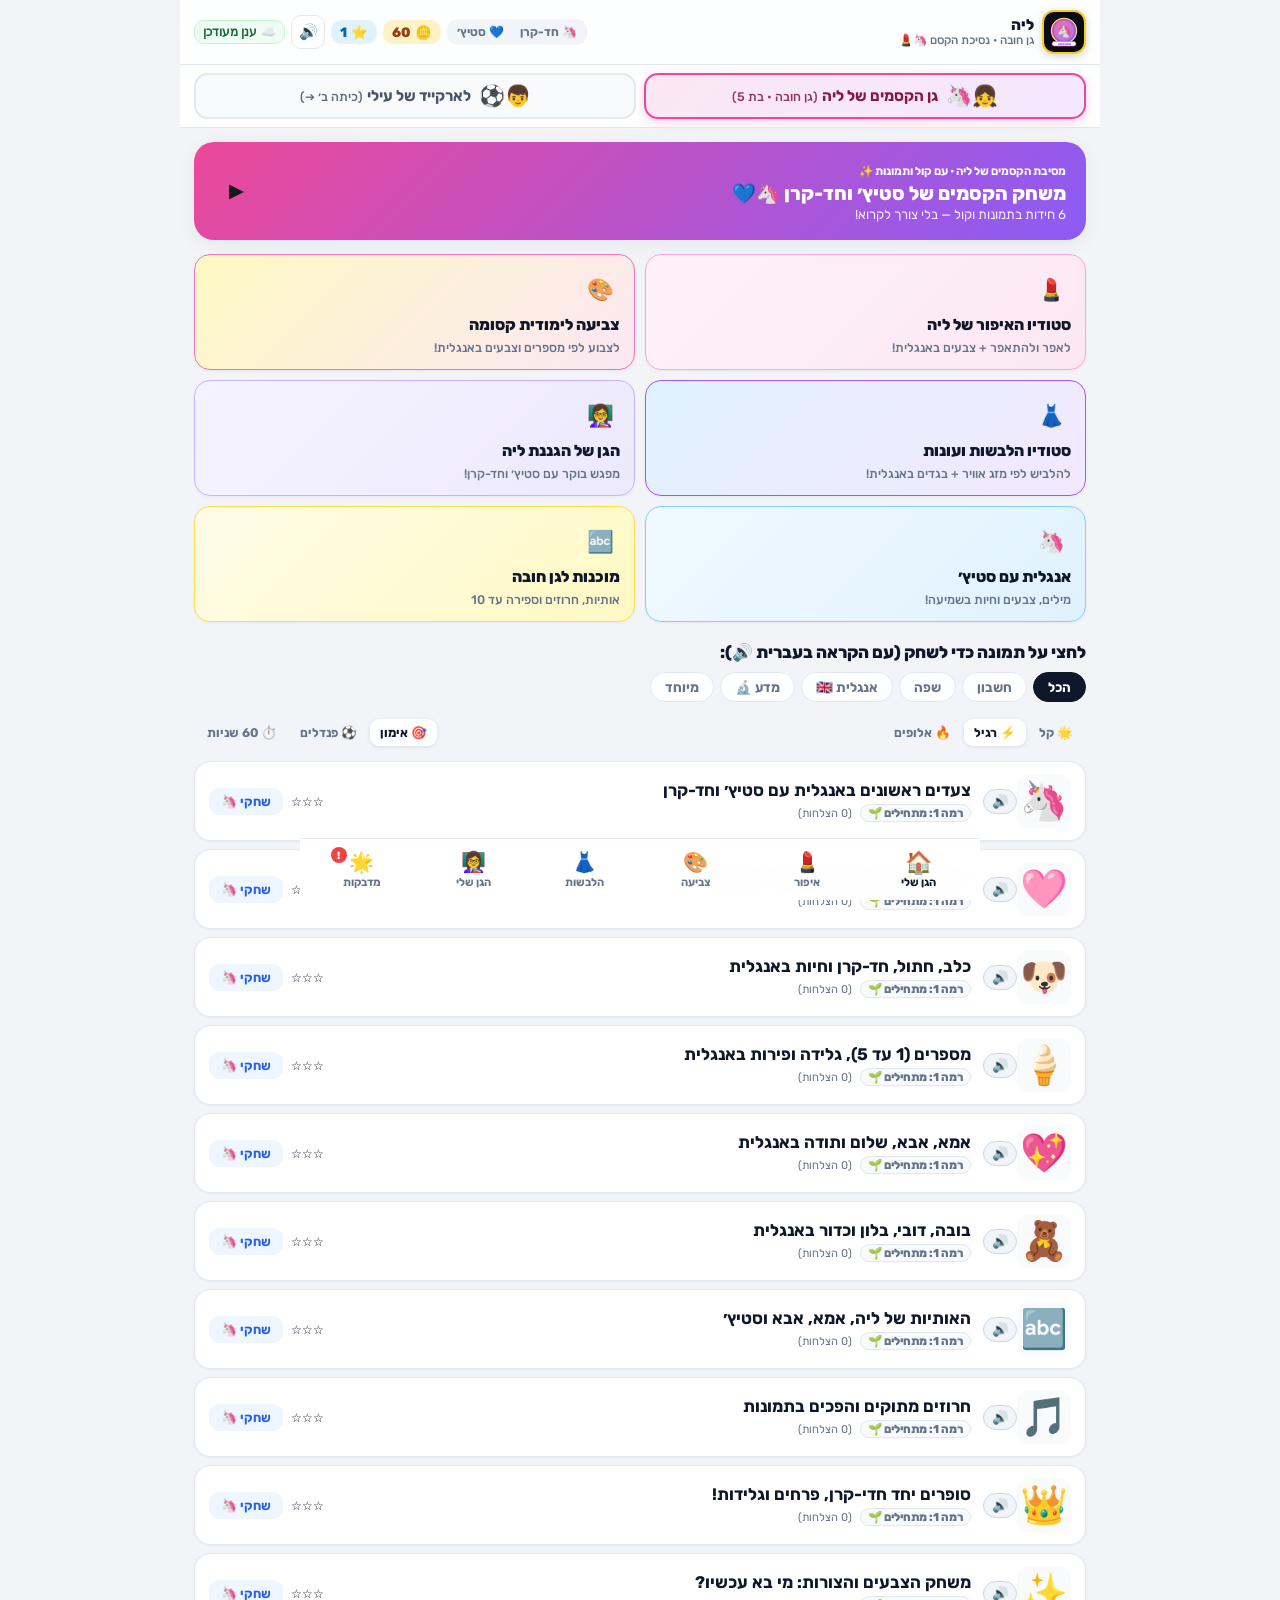
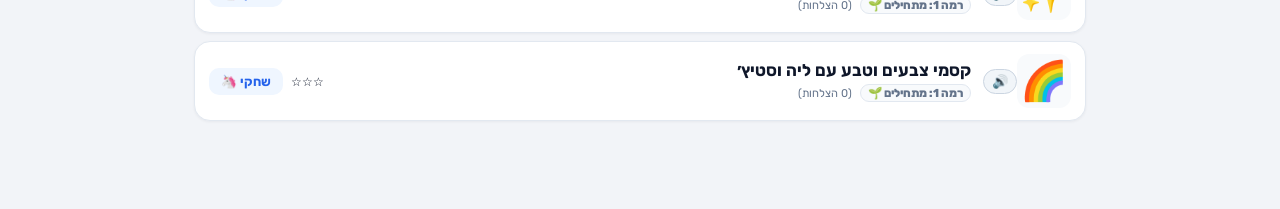
==== lia.html @ 08e3c392 "Supercharge Ilay Gifted Prep: Authentic Stage A & B questions, verbal analogies, reading passages, p" ====
<!DOCTYPE html>
<html lang="he" dir="rtl">
<head>
  <meta charset="UTF-8">
  <meta name="referrer" content="no-referrer">
  <meta name="viewport" content="width=device-width, initial-scale=1.0, maximum-scale=1.0, user-scalable=no, viewport-fit=cover">
  <meta name="apple-mobile-web-app-capable" content="yes">
  <meta name="apple-mobile-web-app-status-bar-style" content="default">
  <meta name="apple-mobile-web-app-title" content="עילי">
  <meta name="theme-color" content="#ffffff">
  <link rel="manifest" href="manifest.json">
  <title>גן הקסמים של ליה 🦄✨ | סטיץ׳, נסיכות ולמידה לגן חובה</title>
  <link rel="preconnect" href="https://fonts.googleapis.com">
  <link rel="preconnect" href="https://fonts.gstatic.com" crossorigin>
  <link href="https://fonts.googleapis.com/css2?family=Assistant:wght@400;500;600;700;800&family=Rubik:wght@400;500;600;700;800&display=swap" rel="stylesheet">
  <link rel="stylesheet" href="css/styles.css?v=6.0">
  <script src="https://accounts.google.com/gsi/client" async defer></script>
</head>
<body class="theme-unicorn lia-app">

  <!-- ==================== LOCK SCREEN (DISABLED FOR LIA) ==================== -->
  <div class="auth-gate-overlay hidden" id="auth-gate-overlay" style="display:none !important;"></div>

  <canvas id="confetti-canvas"></canvas>

  <!-- ==================== MOBILE APP SHELL ==================== -->
  <div class="app-shell">

    <!-- Sticky iOS-Style Top Bar -->
    <header class="app-header">
      <div class="header-user" id="btn-profile">
        <div class="avatar-circle" id="current-avatar">🦄</div>
        <div class="user-meta">
          <span class="user-name" id="player-name-display">לִיָּה הַנְּסִיכָה 👑</span>
          <span class="user-sub" id="player-rank-display">גן חובה • בת 5</span>
        </div>
      </div>

      <div class="header-actions">
        <div class="team-pill-toggle" id="team-switcher">
          <button type="button" class="team-btn active" data-team="unicorn" id="btn-team-unicorn">🦄 חד-קרן</button>
          <button type="button" class="team-btn" data-team="stitch" id="btn-team-stitch">💙 סטיץ׳</button>
          <button type="button" class="team-btn hidden" data-team="beitar" id="btn-team-beitar">בית"ר</button>
          <button type="button" class="team-btn hidden" data-team="real" id="btn-team-real">ריאל</button>
        </div>

        <div class="score-chip">
          <span>🪙</span>
          <span id="stat-coins">60</span>
        </div>
        <div class="score-chip trophy-chip">
          <span>⭐</span>
          <span id="stat-trophies">1</span>
        </div>
        <div class="hidden" id="streak-pill"><span id="stat-streak">0</span></div>

        <button type="button" class="icon-circle-btn" id="btn-sound-toggle" aria-label="צליל">🔊</button>
        <button type="button" class="icon-circle-btn nav-btn hidden" data-view="parents" id="nav-parents" aria-label="הגדרות הורים">⚙️</button>
        <button type="button" class="cloud-sync-chip" id="cloud-sync-btn" title="סנכרון ענן משפחתי בזמן אמת">
          <span class="cloud-icon" id="cloud-sync-icon">☁️</span>
          <span class="cloud-text" id="cloud-sync-text">ענן מעודכן</span>
        </button>
      </div>
    </header>

    <!-- Kid Profile Switcher Bar (Ilay & Lia Separated Apps) -->
    <div class="kid-switcher-bar" id="kid-switcher-bar">
      <button type="button" class="kid-switch-btn active" data-kid="lia" id="btn-kid-lia">
        <span class="kid-switch-emoji">👧🦄</span>
        <span class="kid-switch-text"><strong>גן הקסמים של ליה</strong> <small>(גן חובה • בת 5)</small></span>
      </button>
      <a href="index.html" class="kid-switch-btn" data-kid="ilay" id="btn-kid-ilay" style="text-decoration:none;">
        <span class="kid-switch-emoji">👦⚽</span>
        <span class="kid-switch-text"><strong>לארקייד של עילי</strong> <small>(כיתה ב׳ ➔)</small></span>
      </a>
    </div>

    <!-- Scrollable Viewport -->
    <main class="main-container">

      <!-- ==================== VIEW 1: HOME (LIA'S MAGICAL GARDEN) ==================== -->
      <section id="view-home" class="view-section active">
        <!-- Daily Overview Card -->
        <div class="hero-card" id="btn-daily-match" style="background:linear-gradient(135deg, #ec4899, #8b5cf6);">
          <div class="hero-card-info">
            <span class="hero-tag" id="hero-tag-text">הרפתקת קסם • גן חובה 🦄</span>
            <h3 id="hero-title-text">הגן המתוק של ליה וסטיץ׳</h3>
            <p id="hero-desc-text">חיות, צבעים, צלילים וקסמים בלי צורך לקרוא!</p>
          </div>
          <div class="hero-play-circle">▶</div>
        </div>

        <!-- LIA'S 6 Core Daily Modules (Makeup, Coloring+Learning, Dress-Up+Learning, Kindergarten Teacher, English, Prep) -->
        <div class="bento-grid" id="lia-bento-grid">
          <button type="button" class="bento-card bento-makeup" id="quick-open-makeup">
            <div class="bento-icon-wrap">💄</div>
            <div class="bento-title">סטודיו האיפור של ליה</div>
            <div class="bento-sub">לאפר ולהתאפר + צבעים באנגלית!</div>
          </button>

          <button type="button" class="bento-card bento-makeup" id="quick-open-coloring" style="background:linear-gradient(135deg,#fef9c3 0%,#fce7f3 100%);border-color:#f472b6;">
            <div class="bento-icon-wrap">🎨</div>
            <div class="bento-title">צביעה לימודית קסומה</div>
            <div class="bento-sub">לצבוע לפי מספרים וצבעים באנגלית!</div>
          </button>

          <button type="button" class="bento-card bento-kinder" id="quick-open-dressup" style="background:linear-gradient(135deg,#e0f2fe 0%,#f3e8ff 100%);border-color:#a855f7;">
            <div class="bento-icon-wrap">👗</div>
            <div class="bento-title">סטודיו הלבשות ועונות</div>
            <div class="bento-sub">להלביש לפי מזג אוויר + בגדים באנגלית!</div>
          </button>

          <button type="button" class="bento-card bento-kinder" id="quick-open-kinder">
            <div class="bento-icon-wrap">👩‍🏫</div>
            <div class="bento-title">הגן של הגננת ליה</div>
            <div class="bento-sub">מפגש בוקר עם סטיץ׳ וחד-קרן!</div>
          </button>

          <button type="button" class="bento-card bento-lia-eng" id="quick-open-lia-eng">
            <div class="bento-icon-wrap">🦄</div>
            <div class="bento-title">אנגלית עם סטיץ׳</div>
            <div class="bento-sub">מילים, צבעים וחיות בשמיעה!</div>
          </button>

          <button type="button" class="bento-card bento-lia-prep" id="quick-open-lia-prep">
            <div class="bento-icon-wrap">🔤</div>
            <div class="bento-title">מוכנות לגן חובה</div>
            <div class="bento-sub">אותיות, חרוזים וספירה עד 10</div>
          </button>
        </div>

        <!-- SCIENCE & HOW THINGS WORK DISCOVERY BANNER (For both Ilay & Lia!) -->
        <div class="fc27-home-banner" id="science-home-banner" style="background:linear-gradient(135deg,#0284c7 0%,#312e81 100%);border-color:#38bdf8;box-shadow:0 6px 18px rgba(56,189,248,0.25);">
          <div class="fc27-banner-left">
            <div class="fc27-logo-pill" style="background:#38bdf8;color:#0f172a;box-shadow:0 0 12px rgba(56,189,248,0.6);">SCIENCE<br>LAB 🔬</div>
            <div class="fc27-banner-text">
              <h4 style="color:#bae6fd;" id="science-banner-title">🔬 מעבדת המדע (20 גילויים + 3 ניסויים חיים): איך דברים עובדים?</h4>
              <p style="color:#e0f2fe;" id="science-banner-sub">ניסויים חיים, הסברים עם קול: מכוניות, צוללות, חלל, דינוזאורים, גוף האדם, וויי-פיי והר געש!</p>
            </div>
          </div>
          <span class="fc27-banner-play" style="background:rgba(56,189,248,0.22);border-color:#7dd3fc;color:#fff;">למעבדה 🧪</span>
        </div>

        <!-- TALKING ILLUSTRATED ENGLISH & SCIENCE DICTIONARY BANNER (New in v4.0!) -->
        <div class="fc27-home-banner" id="dictionary-home-banner" style="background:linear-gradient(135deg,#059669 0%,#064e3b 100%);border-color:#34d399;box-shadow:0 6px 18px rgba(16,185,129,0.22);">
          <div class="fc27-banner-left">
            <div class="fc27-logo-pill" style="background:#34d399;color:#064e3b;box-shadow:0 0 12px rgba(52,211,153,0.6);">TALKING<br>DICT 📖</div>
            <div class="fc27-banner-text">
              <h4 style="color:#a7f3d0;">📖 המילון המדבר המאויר: אנגלית, פיפא, מדע ויופי עם משפטים לדוגמא!</h4>
              <p style="color:#d1fae5;">מילים ומשפטים שלמים באנגלית ובעברית עם הקראה רגילה 🔊 והקראה איטית וברורה 🐢!</p>
            </div>
          </div>
          <span class="fc27-banner-play" style="background:rgba(52,211,153,0.22);border-color:#6ee7b7;color:#fff;">למילון 🔊</span>
        </div>

        <!-- Practice Games Section -->
        <div class="section-bar">
          <h2 class="section-heading" id="practice-section-heading">תרגול לימודי</h2>
          <div class="segmented-tabs">
            <button type="button" class="cat-tab active" data-cat="all">הכל</button>
            <button type="button" class="cat-tab" data-cat="math">חשבון</button>
            <button type="button" class="cat-tab" data-cat="hebrew">שפה</button>
            <button type="button" class="cat-tab" data-cat="english">אנגלית 🇬🇧</button>
            <button type="button" class="cat-tab" data-cat="science">מדע 🔬</button>
            <button type="button" class="cat-tab" data-cat="custom" id="tab-custom">מיוחד</button>
          </div>
        </div>

        <!-- Difficulty & Game Mode Controls -->
        <div class="game-options-row">
          <div class="pill-group" id="difficulty-selector">
            <button type="button" class="pill-opt" data-diff="easy">🌟 קל</button>
            <button type="button" class="pill-opt active" data-diff="medium">⚡ רגיל</button>
            <button type="button" class="pill-opt" data-diff="hard">🔥 אלופים</button>
          </div>
          <div class="pill-group" id="gamemode-selector">
            <button type="button" class="pill-opt active" data-mode="practice">🎯 אימון</button>
            <button type="button" class="pill-opt" data-mode="penalty">⚽ פנדלים</button>
            <button type="button" class="pill-opt" data-mode="arcade">⏱️ 60 שניות</button>
          </div>
        </div>

        <div class="topics-list" id="topics-grid"></div>
      </section>

      <!-- ==================== VIEW 2: SPEECH THERAPY (ש׳ ו-ס׳) ==================== -->
      <section id="view-speech" class="view-section">
        <div class="screen-nav-bar">
          <button type="button" class="btn-back" id="btn-leave-speech">‹ חזרה</button>
          <span class="screen-title">תרגול הגייה (ש׳ / ס׳)</span>
          <span class="badge-counter"><span id="sp-current-num">1</span>/<span id="sp-total-num">5</span></span>
          <div class="hidden" id="sp-progress-fill"></div>
        </div>

        <div class="surface-card">
          <div class="coach-tip-row">
            <div class="coach-tip-text">
              <strong>איך הוגים נכון?</strong> סוגרים שיניים לחיוך 😁 והלשון נשארת מאחורי השיניים.
            </div>
            <button type="button" class="btn-chip" id="btn-sp-model-listen">🔊 הדגמה</button>
          </div>

          <div class="speech-stage">
            <div class="sp-emoji-huge" id="sp-emoji">⚽</div>
            <div class="sp-target-phrase" id="sp-phrase">שַׁעַר שֶׁל שׁוּעָה!</div>
            <div class="sp-word-chips-row" id="sp-word-chips-row"></div>
            <div style="font-size:0.8rem;color:#64748b;margin-top:8px;font-weight:700;">💡 לחץ על כל מילה כדי לשמוע אותה בנפרד! כשמדברים, כל מילה שתאמר נכון תיצבע בירוק ✅</div>
          </div>

          <div class="speech-action-stack">
            <button type="button" class="btn-record-main" id="btn-sp-record">
              <span id="sp-mic-icon">🎙️</span>
              <span id="sp-mic-label">לחץ להקלטה</span>
            </button>
            <button type="button" class="btn-secondary-pill hidden" id="btn-sp-play-self">▶️ השמע את ההקלטה שלי</button>
          </div>

          <div class="sp-wave-bars hidden" id="sp-wave-bars">
            <span></span><span></span><span></span><span></span><span></span>
          </div>

          <div class="sp-recognized-box hidden" id="sp-recognized-box">
            <strong id="sp-recognized-text"></strong>
          </div>

          <div class="card-footer-bar">
            <span id="sp-status-lbl" class="muted-note">בונוס: +20 מטבעות</span>
            <div class="feedback-banner hidden" id="sp-feedback-banner"></div>
            <button type="button" class="btn-primary-action hidden" id="btn-sp-next">המשך ⬅</button>
          </div>
        </div>
      </section>

      <!-- ==================== VIEW 3: SCHEDULE (היום שלי) ==================== -->
      <section id="view-schedule" class="view-section">
        <div class="screen-nav-bar">
          <button type="button" class="btn-back" onclick="switchView('home')">‹ חזרה</button>
          <span class="screen-title">מערכת שעות וחוגים</span>
          <button type="button" class="btn-chip" id="btn-speak-day">🔊 הקרא</button>
        </div>

        <div class="day-selector-strip" id="day-tabs-bar">
          <button type="button" class="day-tab" data-day="0">א׳</button>
          <button type="button" class="day-tab" data-day="1">ב׳</button>
          <button type="button" class="day-tab" data-day="2">ג׳</button>
          <button type="button" class="day-tab" data-day="3">ד׳</button>
          <button type="button" class="day-tab" data-day="4">ה׳</button>
          <button type="button" class="day-tab" data-day="5">ו׳</button>
          <button type="button" class="day-tab" data-day="6">ש׳</button>
        </div>

        <div class="quick-tags-bar kid-quick-add-bar">
          <span class="quick-tags-lbl">+ הוסף להיום:</span>
          <button type="button" class="kqa-btn" data-icon="⚽" data-title="אימון כדורגל">⚽ כדורגל</button>
          <button type="button" class="kqa-btn" data-icon="🌍" data-title="שיעור אנגלית">🌍 אנגלית</button>
          <button type="button" class="kqa-btn" data-icon="🎙️" data-title="תרגול ש׳ ו-ס׳">🎙️ דיבור</button>
          <button type="button" class="kqa-btn" data-icon="👦" data-title="חבר">👦 חבר</button>
        </div>

        <div class="schedule-stack">
          <div class="surface-card">
            <h4 class="group-subtitle">🏫 בוקר בבית הספר</h4>
            <div class="sched-grid" id="sched-school-list"></div>
          </div>

          <div class="surface-card">
            <h4 class="group-subtitle">⚽ אחר הצהריים (חוגים ואימונים)</h4>
            <div class="sched-grid" id="sched-after-list"></div>
          </div>
        </div>
      </section>

      <!-- ==================== VIEW 4: HOMEWORK & TASKS (משימות) ==================== -->
      <section id="view-homework" class="view-section">
        <div class="screen-nav-bar">
          <button type="button" class="btn-back" onclick="switchView('home')">‹ חזרה</button>
          <span class="screen-title">שיעורי בית ומשימות</span>
          <span class="badge-counter" id="hw-done-count">0/0</span>
        </div>

        <!-- Webtop Quick Live Sync Banner -->
        <div class="webtop-quick-bar" style="display:flex;align-items:center;justify-content:space-between;background:linear-gradient(135deg, #f0f7ff, #e1f0ff);border:1.5px solid #0071e3;border-radius:16px;padding:12px 16px;margin:12px 0 16px;box-shadow:0 2px 8px rgba(0,113,227,0.08);">
          <div style="display:flex;align-items:center;gap:10px;">
            <span style="font-size:1.6rem;">🏫</span>
            <div style="text-align:right;">
              <div style="font-weight:800;font-size:0.98rem;color:#0071e3;">Webtop רביבים ב׳3 (עילי)</div>
              <div id="hw-webtop-status-label" style="font-size:0.8rem;color:#444;margin-top:2px;">⏰ סנכרון אוטומטי מתוזמן לענן כל יום ב-14:00</div>
            </div>
          </div>
          <button type="button" id="btn-quick-sync-webtop" class="btn-secondary-pill" style="border:1.5px solid #0071e3;background:#fff;color:#0071e3;font-weight:800;padding:8px 14px;font-size:0.9rem;border-radius:20px;cursor:pointer;">
            🔄 סנכרן עכשיו
          </button>
        </div>

        <div class="surface-card">
          <form id="form-kid-add-hw" class="inline-add-form">
            <input type="text" id="kid-hw-input" placeholder="הוסף משימה או שיעורי בית..." required>
            <button type="submit" class="btn-primary-action">הוסף</button>
          </form>

          <div id="hw-kids-list" class="task-list"></div>

          <div class="completion-banner hidden" id="hw-all-done-banner">
            🏆 כל הכבוד! השלמת את כל המשימות להיום!
          </div>
        </div>
      </section>

      <!-- ==================== VIEW 5: DICTATION (הכתבה) ==================== -->
      <section id="view-dictation" class="view-section">
        <div class="screen-nav-bar">
          <button type="button" class="btn-back" id="btn-leave-dictation">‹ חזרה</button>
          <span class="screen-title">הכנה להכתבה</span>
          <button type="button" class="btn-chip" id="btn-open-dict-editor" style="font-size:0.8rem;padding:4px 10px;">📝 ערוך מילים</button>
          <span class="badge-counter"><span id="dict-current-num">1</span>/<span id="dict-total-num">10</span></span>
          <div class="hidden" id="dict-progress-fill"></div>
        </div>

        <div class="surface-card">
          <div class="dictation-audio-bar">
            <button type="button" class="btn-listen-primary" id="btn-dict-speak">🔊 השמע מילה</button>
            <button type="button" class="btn-chip" id="btn-dict-speak-slow">🐢 לאט</button>
            <button type="button" class="btn-chip" id="btn-dict-peek">💡 רמז</button>
          </div>

          <div class="dict-hint-line" id="dict-sentence-context"></div>
          <div class="hint-callout hidden" id="dict-peek-box"></div>
          <div class="dict-letter-slots" id="dict-letter-slots"></div>

          <div class="dict-input-row">
            <input
              type="text"
              id="dict-user-input"
              class="dict-text-input"
              placeholder="הקלד את המילה..."
              autocomplete="off"
              autocorrect="off"
              autocapitalize="off"
              spellcheck="false"
            />
            <button type="button" class="btn-backspace" id="btn-dict-backspace">⌫</button>
          </div>

          <div class="hebrew-keyboard" id="hebrew-keyboard"></div>

          <div class="card-footer-bar">
            <span class="muted-note" id="dict-attempt-counter">ניסיון 1</span>
            <div class="feedback-banner hidden" id="dict-feedback-banner"></div>
            <div class="footer-btns">
              <button type="button" class="btn-primary-action" id="btn-dict-check">בדיקה</button>
              <button type="button" class="btn-success-action hidden" id="btn-dict-next">הבא ⬅</button>
            </div>
          </div>
        </div>
      </section>

      <!-- ==================== VIEW 6: QUESTION ARENA ==================== -->
      <section id="view-arena" class="view-section">
        <div class="screen-nav-bar">
          <button type="button" class="btn-back" id="btn-leave-arena">‹ חזרה</button>
          <span class="screen-title" id="arena-topic-title">תרגול</span>
          <span class="badge-counter"><span id="q-current-num">1</span>/<span id="q-total-num">10</span></span>
          <div class="timer-pill hidden" id="arena-timer">⏱️ <span id="timer-seconds">60</span></div>
          <div class="hidden" id="q-progress-fill"></div>
        </div>

        <div class="arena-visual-banner" id="arena-visual-banner">
          <div class="arena-stage-row">
            <div class="arena-keeper" id="goalkeeper">🦄</div>
            <div class="penalty-dots-row" id="penalty-balls-track"></div>
            <div class="arena-ball" id="soccer-ball-shot">✨</div>
          </div>
          <div class="arena-commentary" id="commentator-text">מוכנה ליה? בואי נתחיל!</div>
        </div>

        <!-- Live Adaptive Level & Streak Shield Bar -->
        <div class="arena-level-live-bar" id="arena-level-live-bar">
          <div class="level-indicator-shield" id="arena-level-shield">
            <span class="level-shield-icon" id="arena-level-icon">🦄</span>
            <span class="level-shield-text" id="arena-level-text">גן חובה • כוכבת קסם</span>
          </div>
          <div class="level-streak-meter" id="arena-streak-meter">
            <span class="streak-fire">💖</span>
            <span class="streak-count" id="arena-streak-count">כוכבים: 0</span>
            <div class="streak-bar-bg"><div class="streak-bar-fill" id="arena-streak-fill" style="width: 0%;"></div></div>
          </div>
        </div>

        <!-- Dynamic WOW Level Up Flash Overlay Banner -->
        <div class="level-up-toast hidden" id="level-up-toast">
          <div class="level-up-toast-content">
            <div class="level-up-stars">🦄 ✨ 👑</div>
            <div class="level-up-title" id="level-up-title">איזו אלופה ליה!</div>
            <div class="level-up-sub" id="level-up-sub">+15 מטבעות קסם 🪙 • הצלחת רצף מדהים!</div>
          </div>
        </div>

        <button type="button" id="btn-arena-open-fc27-guide" class="btn-primary-large hidden" style="margin-bottom:10px;background:linear-gradient(135deg,#00ff87,#10b981);color:#090d16;font-weight:900;border:none;">
          🎮 פתח את אקדמיית פיפא FC 27 (מסכים, איך מתחילים משחק, שדרן וסרטונים!)
        </button>

        <div class="surface-card" id="question-card">
          <div class="q-top-row">
            <button type="button" class="btn-chip" id="btn-speak-question">🔊 הקרא</button>
            <div class="q-instruction-text" id="q-instruction"></div>
            <button type="button" class="btn-chip" id="btn-hint">💡 רמז</button>
          </div>

          <div class="hint-callout hidden" id="hint-box"></div>
          <div class="q-stimulus-box" id="q-stimulus" dir="ltr"></div>
          <div class="options-container" id="q-options-container"></div>

          <div class="card-footer-bar">
            <span class="muted-note" id="attempt-counter">ניסיון 1</span>
            <div class="feedback-banner hidden" id="feedback-banner"></div>
            <div class="footer-btns">
              <button type="button" class="btn-primary-action" id="btn-check-answer">בדיקה</button>
              <button type="button" class="btn-success-action hidden" id="btn-next-question">הבא ⬅</button>
            </div>
          </div>
        </div>
      </section>

      <!-- ==================== VIEW 7: SUMMARY ==================== -->
      <section id="view-summary" class="view-section">
        <div class="surface-card summary-view-card">
          <div class="summary-medal" id="summary-icon">🏆</div>
          <h2 id="summary-title">כל הכבוד עילי!</h2>
          <p class="muted-note" id="summary-subtitle">סיימת את האימון בהצלחה</p>

          <div class="summary-metrics">
            <div class="metric-box">
              <span class="metric-val" id="sum-correct">0/10</span>
              <span class="metric-lbl">נכונות</span>
            </div>
            <div class="metric-box">
              <span class="metric-val" id="sum-coins">+0</span>
              <span class="metric-lbl">מטבעות</span>
            </div>
            <div class="metric-box">
              <span class="metric-val" id="sum-streak">0</span>
              <span class="metric-lbl">רצף</span>
            </div>
          </div>

          <!-- Mystery Reward Chest -->
          <div class="mystery-chest-box" id="summary-chest-box" style="margin: 12px 0; padding: 12px; border-radius: 16px; background: linear-gradient(135deg, #fef9c3, #fde047); border: 2px solid #eab308;">
            <button type="button" class="btn-primary-large" id="btn-open-mystery-chest" style="background: linear-gradient(135deg, #d97706, #b45309); font-size: 1.05rem;">
              🎁 פתח תיבת הפתעה של אלופים!
            </button>
            <div id="mystery-chest-result" class="hidden" style="font-size: 1.08rem; font-weight: 800; color: #78350f; margin-top: 6px;"></div>
          </div>

          <div class="summary-btn-row">
            <button type="button" class="btn-primary-action" id="btn-play-again">שחק שוב</button>
            <button type="button" class="btn-secondary-pill" id="btn-summary-shop">לאלבום הקלפים</button>
            <button type="button" class="btn-secondary-pill" id="btn-summary-home">מסך הבית</button>
          </div>
        </div>
      </section>

      <!-- ==================== VIEW 8: SUPERGOL & CHAMPIONS LEAGUE FUT ALBUM ==================== -->
      <section id="view-shop" class="view-section">
        <div class="screen-nav-bar">
          <button type="button" class="btn-back" onclick="switchView('home')">‹ חזרה</button>
          <span class="screen-title">🏆 אלבום סופרגול וליגת האלופות (<span id="album-count">0/24</span>)</span>
          <button type="button" class="btn-primary-action" id="btn-buy-pack" style="padding:8px 14px;font-size:0.86rem;background:linear-gradient(135deg,#facc15,#eab308);color:#090d16;font-weight:900;">🎁 פתח מעטפת סופרגול (🪙50)</button>
          <div class="hidden" id="shop-coins-balance"></div>
        </div>

        <!-- Album Progress & Series Filter Bar -->
        <div class="surface-card" style="background:linear-gradient(135deg,#090d16 0%,#1e293b 100%);border:2px solid #facc15;color:#fff;padding:12px 14px;margin-bottom:12px;">
          <div style="display:flex;align-items:center;justify-content:space-between;gap:8px;margin-bottom:8px;">
            <span style="font-size:0.88rem;font-weight:900;color:#fde047;">⭐ התקדמות באלבום האלופים:</span>
            <span style="font-size:0.8rem;color:#cbd5e1;">לחץ על כל קלף פתוח כדי להגדיל, לשמוע ולבחור כסמל!</span>
          </div>
          <div style="width:100%;height:10px;background:#334155;border-radius:99px;overflow:hidden;margin-bottom:10px;">
            <div id="album-progress-fill" style="width:10%;height:100%;background:linear-gradient(90deg,#facc15,#00ff87);transition:width 0.35s ease;"></div>
          </div>
          <div class="segmented-tabs" id="album-series-tabs" style="background:#0f172a;padding:4px;border-radius:12px;">
            <button type="button" class="cat-tab active" data-albumcat="all" style="color:#fff;font-size:0.78rem;">🌟 כל האלבום</button>
            <button type="button" class="cat-tab" data-albumcat="beitar" style="color:#fff;font-size:0.78rem;">💛🖤 סופרגול בית"ר</button>
            <button type="button" class="cat-tab" data-albumcat="real" style="color:#fff;font-size:0.78rem;">👑 ריאל וליגת האלופות</button>
            <button type="button" class="cat-tab" data-albumcat="world" style="color:#fff;font-size:0.78rem;">🌍 אגדות עולמיות ו-TOTY</button>
          </div>
        </div>

        <div class="stickers-grid" id="stickers-grid"></div>

        <!-- 3D Pack Walkout & Card Inspection Modal -->
        <div id="fut-pack-modal" class="hidden" style="position:fixed;inset:0;z-index:9500;background:rgba(9,13,22,0.88);backdrop-filter:blur(8px);display:flex;align-items:center;justify-content:center;padding:18px;">
          <div style="background:linear-gradient(145deg,#0f172a,#1e1b4b);border:3px solid #facc15;border-radius:24px;max-width:380px;width:100%;padding:20px;text-align:center;color:#fff;box-shadow:0 20px 50px rgba(0,0,0,0.65);">
            <div id="fut-modal-badge" style="display:inline-block;background:#00ff87;color:#090d16;font-weight:900;font-size:0.8rem;padding:4px 12px;border-radius:99px;margin-bottom:10px;">🎉 קלף סופרגול וליגת האלופות!</div>
            <div id="fut-modal-card-slot" style="max-width:230px;margin:0 auto 12px;"></div>
            <div id="fut-modal-story" style="font-size:0.92rem;font-weight:700;color:#e2e8f0;line-height:1.45;background:rgba(255,255,255,0.08);padding:10px 12px;border-radius:12px;margin-bottom:12px;"></div>
            <div style="display:flex;flex-direction:column;gap:8px;">
              <button type="button" class="btn-primary-large" id="btn-fut-modal-equip" style="background:linear-gradient(135deg,#facc15,#eab308);color:#090d16;font-weight:900;">⭐ קבע כסמל האלוף שלי בראש האפליקציה</button>
              <div style="display:flex;gap:8px;">
                <button type="button" class="btn-secondary-pill" id="btn-fut-modal-speak" style="flex:1;background:#38bdf8;color:#090d16;border:none;font-weight:900;">🔊 השמע סיפור קלף</button>
                <button type="button" class="btn-secondary-pill" id="btn-fut-modal-close" style="flex:1;background:#334155;color:#fff;border:none;font-weight:800;">סגור ✖</button>
              </div>
            </div>
          </div>
        </div>
      </section>

      <!-- ==================== VIEW 9: PARENTS ZONE ==================== -->
      <section id="view-parents" class="view-section">
        <div class="screen-nav-bar">
          <button type="button" class="btn-back" onclick="switchView('home')">‹ חזרה</button>
          <span class="screen-title">אזור הורים וניהול</span>
          <div style="display:flex;gap:6px;">
            <button type="button" class="btn-chip" id="btn-logout-device">🔒 נעל</button>
            <button type="button" class="btn-chip" id="btn-reset-progress">איפוס</button>
          </div>
        </div>

        <div class="parents-stack">

          <!-- 1. FAST DIRECT DICTATION WORDS (Immediate & Reliable) -->
          <div class="surface-card parent-highlight-card" style="border: 2px solid #10b981; background: linear-gradient(135deg, #f0fdf4, #ffffff);">
            <div class="card-title-row">
              <h3>🎧 מילים להכתבה (הזנה מהירה וישירה)</h3>
            </div>
            <p class="card-desc"><strong>מחר הכתבה!</strong> הקלידו או הדביקו כאן את המילים (מילה בכל שורה או מופרדות בפסיקים). זו הדרך הכי מהירה ונוחה — 100% מדויק ללא צורך בצילום תמונה!</p>

            <form id="form-save-dictation" class="stack-form">
              <label class="field-lbl">רשימת המילים להכתבה (ניתן להוסיף רמז עם מקף, למשל: מָזוֹן - אוכל שמזין):</label>
              <textarea id="dict-words-textarea" rows="6" style="font-size:1.15rem;font-family:'Assistant',sans-serif;line-height:1.6;font-weight:600;direction:rtl;" placeholder="מזון&#10;שמש&#10;עץ&#10;ירוק&#10;עלה&#10;צבעים&#10;מתיבש&#10;אור&#10;קרקע&#10;צהוב"></textarea>
              
              <div style="display:flex;gap:10px;flex-wrap:wrap;margin-top:6px;">
                <button type="submit" class="btn-primary-action" style="flex:2;background:#059669;font-size:1.05rem;">
                  💾 שמור ועדכן מילים לעילי עכשיו
                </button>
                <button type="button" class="btn-secondary-pill" id="btn-load-tomorrow-dictation" style="flex:1;border:1.5px solid #059669;color:#059669;font-weight:700;">
                  ✨ 10 המילים של מחר
                </button>
              </div>
            </form>
          </div>

          <!-- 2. Direct Webtop Live Sync + Photo/Text Importer -->
          <div class="surface-card">
            <div class="card-title-row">
              <h3>🏫 סנכרון ישיר מ-Webtop (רביבים ב׳3)</h3>
            </div>
            <p class="card-desc">האפליקציה מחוברת ישירות לחשבון של עילי. <strong>הסנכרון רץ אוטומטית בענן כל יום בשעה 14:00</strong> ומכניס את כל שיעורי הבית מבית הספר למשימות של עילי. ניתן גם לסנכרן ידנית בכל רגע:</p>
            
            <div style="display:flex;flex-direction:column;gap:10px;margin-bottom:14px;">
              <button type="button" class="btn-primary-large" id="btn-sync-webtop-direct" style="background:#0a84ff;font-size:1.05rem;">
                🔄 סנכרן שיעורי בית מ-Webtop עכשיו
              </button>
              <div id="webtop-sync-status" class="ocr-progress-banner">⏰ סנכרון אוטומטי פעיל: כל יום ב-14:00</div>
            </div>

            <hr class="divider-line" style="margin:16px 0;">

            <div class="card-title-row">
              <h3>📲 הוספת דף עבודה, מחברת או הודעת וואטסאפ</h3>
            </div>
            <p class="card-desc">לדפי עבודה מהמחברת, דפי קשר או הודעות מקבוצת הוואטסאפ הכיתתית — בחרו תמונה מהגלריה, הדביקו תמונה או הדביקו טקסט (למילים להכתבה מומלץ להקליד ישירות בתיבה שלמעלה):</p>

            <!-- Native iOS/Android Compatible File Picker Label + Paste Button -->
            <div class="upload-actions-row">
              <label class="native-file-btn">
                <span>🖼️ בחר תמונה מהגלריה / מצלמה</span>
                <input type="file" id="webtop-image-upload" accept="image/*" class="sr-file-input">
              </label>
              <button type="button" class="btn-secondary-pill" id="btn-paste-clipboard">📋 הדבק מהלוח</button>
            </div>

            <!-- Live Image Preview -->
            <div id="smart-img-preview-box" class="img-preview-card hidden">
              <img id="smart-img-preview" src="" alt="תצוגה מקדימה">
              <div class="img-preview-meta">
                <span id="attached-img-name">צילום מסך נבחר</span>
                <button type="button" id="btn-remove-smart-img" class="btn-text-danger">הסר תמונה</button>
              </div>
            </div>

            <div id="ocr-status-box" class="ocr-progress-banner hidden">⏳ קורא את הטקסט מתוך התמונה...</div>

            <form id="form-smart-import" class="stack-form">
              <textarea id="smart-import-text" rows="3" placeholder="הטקסט שיפוענח מהתמונה יופיע כאן (או הדבק כאן הודעה ישירות)..."></textarea>
              <button type="submit" class="btn-primary-large" id="btn-smart-submit">פענח ועדכן לעילי</button>
            </form>

            <div id="smart-import-result" class="success-callout hidden"></div>
          </div>

          <!-- 2. Homework Manager -->
          <div class="surface-card">
            <h3>✅ ניהול שיעורי בית ומשימות</h3>
            <form id="form-add-hw" class="stack-form">
              <div class="two-col-inputs">
                <select id="hw-subject">
                  <option value="🔢|חשבון">🔢 חשבון</option>
                  <option value="📖|עברית ושפה">📖 שפה</option>
                  <option value="🎧|אימון הכתבה">🎧 הכתבה</option>
                  <option value="🎙️|תרגול קלינאית (ש׳ ו-ס׳)">🎙️ קלינאית</option>
                  <option value="🌍|אנגלית">🌍 אנגלית</option>
                </select>
                <input type="text" id="hw-title" placeholder="פירוט המשימה..." required>
              </div>
              <button type="submit" class="btn-primary-action">+ הוסף משימה</button>
            </form>
            <div id="parent-hw-list" class="clean-admin-list"></div>
          </div>

          <!-- 3. Speech Therapy Manager -->
          <div class="surface-card">
            <h3>🎙️ קלינאית תקשורת (ש׳ ו-ס׳)</h3>
            <div id="parent-speech-logs" class="clean-admin-list" style="margin-bottom:10px;"></div>
            <span id="parent-sp-log-count" class="hidden">0</span>
            <form id="form-save-speech" class="stack-form">
              <label class="field-lbl">משפטים לתרגול יומי (שורה לכל משפט):</label>
              <textarea id="speech-words-textarea" rows="4"></textarea>
              <button type="submit" class="btn-primary-action">שמור משפטים</button>
            </form>
          </div>

          <!-- 4. Weekly Schedule Editor -->
          <div class="surface-card">
            <h3>📅 עריכת מערכת שעות וחוגים</h3>
            <form id="form-add-schedule" class="stack-form">
              <div class="two-col-inputs">
                <select id="sched-day-select">
                  <option value="0">יום ראשון</option>
                  <option value="1">יום שני</option>
                  <option value="2">יום שלישי</option>
                  <option value="3">יום רביעי</option>
                  <option value="4">יום חמישי</option>
                  <option value="5">יום שישי</option>
                  <option value="6">יום שבת</option>
                </select>
                <select id="sched-part-select">
                  <option value="school">🏫 בוקר (בי"ס)</option>
                  <option value="after">⚽ אחה״צ (חוג)</option>
                </select>
              </div>
              <div class="two-col-inputs">
                <select id="sched-preset-select">
                  <option value="⚽|אימון כדורגל">⚽ אימון כדורגל</option>
                  <option value="🎙️|קלינאית תקשורת">🎙️ קלינאית תקשורת</option>
                  <option value="🌍|שיעור אנגלית">🌍 שיעור אנגלית</option>
                  <option value="🔢|חשבון">🔢 חשבון</option>
                  <option value="📖|עברית ושפה">📖 שפה</option>
                  <option value="🏃|ספורט">🏃 ספורט</option>
                  <option value="📜|תורה">📜 תורה</option>
                </select>
                <input type="text" id="sched-time-input" placeholder="שעה (17:00)">
              </div>
              <button type="submit" class="btn-primary-action">+ הוסף למערכת</button>
            </form>
            <div id="parent-sched-list" class="clean-admin-list"></div>
          </div>

          <!-- 5. Dev Feature Requests & Security -->
          <div class="surface-card">
            <h3>🚀 בקשות שדרוג ואבטחה</h3>
            <form id="form-dev-request" class="stack-form" style="margin-bottom:14px;">
              <textarea id="dev-req-input" rows="2" placeholder="כתוב כאן כל פיצ'ר שתרצה שאבנה לעילי ולליה..." required></textarea>
              <button type="submit" class="btn-secondary-pill">שלח בקשת פיתוח</button>
            </form>
            <div id="dev-requests-list" class="clean-admin-list"></div>
            <span id="dev-req-count" class="hidden">0</span>

            <hr class="divider-line">
            <form id="form-security-settings" class="stack-form">
              <div class="two-col-inputs">
                <div>
                  <label class="field-lbl">קוד כניסה (<span id="current-pin-display">1936</span>):</label>
                  <input type="text" id="sec-family-pin" placeholder="1936" required>
                </div>
                <div>
                  <label class="field-lbl">מיילים מורשים (Google):</label>
                  <input type="text" id="sec-allowed-emails" placeholder="email@gmail.com">
                </div>
              </div>
              <label class="field-lbl" style="margin-top:4px;">מפתח Gemini AI לקריאת תמונות חכמה (אופציונלי):</label>
              <input type="password" id="sec-gemini-key" placeholder="AIzaSy... (לפענוח תמונות מושלם עם Gemini Vision)">
              <input type="text" id="sec-google-client-id" class="hidden">
              <button type="submit" class="btn-secondary-pill">שמור הגדרות</button>
            </form>
            <div class="hidden" id="logged-in-user-badge"></div>
            <div class="hidden" id="p-total-solved"></div>
            <div class="hidden" id="p-accuracy"></div>
            <div class="hidden" id="parent-topic-stats"></div>
          </div>

        </div>
      </section>

      <!-- ==================== VIEW 10: LIA'S GLAM & MAKEUP STUDIO (סטודיו האיפור של ליה) ==================== -->
      <section id="view-makeup" class="view-section">
        <div class="screen-nav-bar">
          <button type="button" class="btn-back" onclick="switchView('home')">‹ חזרה</button>
          <span class="screen-title">💄 סטודיו האיפור והיופי של ליה</span>
          <span class="badge-counter">בונוס אנגלית ✨</span>
        </div>

        <!-- Client Request Mission Card (English + Glam) -->
        <div class="surface-card glam-mission-card" id="glam-mission-box">
          <div class="glam-mission-header">
            <span class="glam-badge">🎯 משימת איפור באנגלית (+25 🪙)</span>
            <button type="button" class="btn-chip" id="btn-glam-speak-mission">🔊 הקרא משימה</button>
          </div>
          <div class="glam-mission-text" id="glam-mission-text">בחרי שפתון ורוד (Pink Lipstick) וכתר זהב (Gold Crown)!</div>
          <button type="button" class="btn-secondary-pill" id="btn-glam-new-mission" style="margin-top:8px;font-size:0.82rem;">🔄 משימה חדשה</button>
        </div>

        <!-- Character Stage / Mirror -->
        <div class="surface-card glam-mirror-stage" id="glam-mirror-stage">
          <div class="glam-model-selector">
            <button type="button" class="glam-model-btn active" data-model="👸" data-name="הנסיכה ליה">👸 נסיכה</button>
            <button type="button" class="glam-model-btn" data-model="🦄" data-name="חד-קרן קסום">🦄 חד-קרן</button>
            <button type="button" class="glam-model-btn" data-model="💙" data-name="סטיץ׳ גלאם">💙 סטיץ׳</button>
            <button type="button" class="glam-model-btn" data-model="👩‍🏫" data-name="הגננת ליה">👩‍🏫 הגננת ליה</button>
          </div>

          <div class="glam-vanity-mirror" id="glam-vanity-mirror">
            <div class="glam-crown-slot" id="glam-crown-slot">👑</div>
            <div class="glam-face-circle" id="glam-face-circle">
              <span class="glam-main-avatar" id="glam-main-avatar">👸</span>
              <div class="glam-blush-left" id="glam-blush-left"></div>
              <div class="glam-blush-right" id="glam-blush-right"></div>
            </div>
            <div class="glam-equipped-row">
              <span class="glam-equip-pill" id="glam-lip-pill">💄 שפתון: ורוד (Pink)</span>
              <span class="glam-equip-pill" id="glam-eye-pill">✨ צללית: סגול (Purple)</span>
              <span class="glam-equip-pill" id="glam-nail-pill">💅 לק: נצנצים (Sparkle)</span>
            </div>
          </div>

          <div class="glam-palettes">
            <div class="glam-palette-group">
              <div class="glam-palette-title">💄 בחרי צבע שפתון ואודם (Lipstick Color):</div>
              <div class="glam-swatches" id="glam-lip-swatches">
                <button type="button" class="glam-swatch active" data-type="lip" data-eng="Pink Lipstick" data-heb="שפתון ורוד" data-color="#ec4899" style="background:#ec4899;">🩷 Pink</button>
                <button type="button" class="glam-swatch" data-type="lip" data-eng="Red Lipstick" data-heb="שפתון אדום" data-color="#ef4444" style="background:#ef4444;">❤️ Red</button>
                <button type="button" class="glam-swatch" data-type="lip" data-eng="Purple Lipstick" data-heb="שפתון סגול" data-color="#a855f7" style="background:#a855f7;">💜 Purple</button>
                <button type="button" class="glam-swatch" data-type="lip" data-eng="Peach Glow" data-heb="שפתון אפרסק" data-color="#fb7185" style="background:#fb7185;">🍑 Peach</button>
              </div>
            </div>

            <div class="glam-palette-group">
              <div class="glam-palette-title">✨ בחרי צלליות וסומק נוצץ (Eyeshadow & Blush):</div>
              <div class="glam-swatches" id="glam-eye-swatches">
                <button type="button" class="glam-swatch active" data-type="eye" data-eng="Purple Sparkle" data-heb="צללית סגולה" data-color="#c084fc" style="background:#c084fc;">💜 Purple</button>
                <button type="button" class="glam-swatch" data-type="eye" data-eng="Stitch Blue" data-heb="צללית כחול סטיץ׳" data-color="#38bdf8" style="background:#38bdf8;">💙 Blue</button>
                <button type="button" class="glam-swatch" data-type="eye" data-eng="Gold Shimmer" data-heb="צללית זהב" data-color="#fbbf24" style="background:#fbbf24;color:#1e293b;">🌟 Gold</button>
                <button type="button" class="glam-swatch" data-type="eye" data-eng="Rainbow Magic" data-heb="צללית קשת בענן" data-color="#f472b6" style="background:linear-gradient(90deg,#ec4899,#8b5cf6,#38bdf8);">🌈 Rainbow</button>
              </div>
            </div>

            <div class="glam-palette-group">
              <div class="glam-palette-title">👑 בחרי כתר או קישוט לשיער (Crown & Hair):</div>
              <div class="glam-swatches" id="glam-crown-swatches">
                <button type="button" class="glam-item-btn active" data-type="crown" data-eng="Gold Crown" data-heb="כתר זהב" data-icon="👑">👑 Gold Crown</button>
                <button type="button" class="glam-item-btn" data-type="crown" data-eng="Unicorn Horn" data-heb="קרן של חד-קרן" data-icon="🦄">🦄 Unicorn</button>
                <button type="button" class="glam-item-btn" data-type="crown" data-eng="Pink Bow" data-heb="סרט ורוד" data-icon="🎀">🎀 Pink Bow</button>
                <button type="button" class="glam-item-btn" data-type="crown" data-eng="Stitch Flower" data-heb="פרח הוואי של סטיץ׳" data-icon="🌺">🌺 Flower</button>
              </div>
            </div>

            <div class="glam-palette-group">
              <div class="glam-palette-title">💅 בחרי לק לציפורניים (Nail Polish):</div>
              <div class="glam-swatches" id="glam-nail-swatches">
                <button type="button" class="glam-item-btn active" data-type="nail" data-eng="Pink Nails" data-heb="לק ורוד נוצץ" data-icon="💅🩷">💅 Pink</button>
                <button type="button" class="glam-item-btn" data-type="nail" data-eng="Blue Nails" data-heb="לק כחול סטיץ׳" data-icon="💅💙">💅 Blue</button>
                <button type="button" class="glam-item-btn" data-type="nail" data-eng="Purple Nails" data-heb="לק סגול חד-קרן" data-icon="💅💜">💅 Purple</button>
                <button type="button" class="glam-item-btn" data-type="nail" data-eng="Gold Star Nails" data-heb="לק כוכבי זהב" data-icon="💅⭐">💅 Gold</button>
              </div>
            </div>
          </div>

          <div class="glam-footer-actions">
            <button type="button" class="btn-primary-large" id="btn-glam-finish">📸 סיימתי לאפר! בדיקת מראה וצילום (+מטבעות)</button>
          </div>
          <div class="feedback-banner hidden" id="glam-feedback-banner" style="margin-top:10px;"></div>
        </div>
      </section>

      <!-- ==================== VIEW 11: TEACHER LIA'S KINDERGARTEN (הגן של הגננת ליה) ==================== -->
      <section id="view-kinder" class="view-section">
        <div class="screen-nav-bar">
          <button type="button" class="btn-back" onclick="switchView('home')">‹ חזרה</button>
          <span class="screen-title">👩‍🏫 הגן של הגננת ליה</span>
          <span class="badge-counter">⭐ <span id="kinder-stars-count">0</span> כוכבים</span>
        </div>

        <!-- Morning Circle Attendance & Stickers -->
        <div class="surface-card">
          <div class="panel-title">☀️ מפגש בוקר בגן של הגננת ליה!</div>
          <p class="muted-note" style="margin-bottom:12px;">לחצי על הילדים בגן כדי לבדוק מי הגיע היום, לשמוע אותם מברכים באנגלית ולחלק להם מדבקת כוכב ⭐!</p>

          <div class="kinder-circle-grid" id="kinder-students-grid"></div>
        </div>

        <!-- Teacher Lia Checks Her Students' Answers! -->
        <div class="surface-card" id="kinder-quiz-card">
          <div class="glam-mission-header">
            <span class="glam-badge">👩‍🏫 הגננת ליה בודקת את ילדי הגן! (+20 🪙)</span>
            <button type="button" class="btn-chip" id="btn-kinder-speak">🔊 הקרא</button>
          </div>

          <div class="kinder-board-box" id="kinder-board-box">
            <div class="kinder-student-speaker" id="kinder-quiz-avatar">💙 סטיץ׳ שואל:</div>
            <div class="kinder-question-bubble" id="kinder-quiz-text">הגננת ליה! ספרתי 4 פרחים: 🌸🌸🌸🌸 — צדקתי?</div>
          </div>

          <div class="kinder-teacher-btns">
            <button type="button" class="btn-kinder-approve" id="btn-kinder-yes">✅ נכון מאוד חמוד! קבל כוכב ⭐</button>
            <button type="button" class="btn-kinder-correct" id="btn-kinder-no">💡 לא מדויק, הגננת ליה תסביר לך!</button>
          </div>

          <div class="feedback-banner hidden" id="kinder-feedback-banner" style="margin-top:10px;"></div>
        </div>
      </section>

      <!-- ==================== VIEW 12: EA SPORTS FC 27 INTERACTIVE ACADEMY (אקדמיית פיפא FC 27 לעילי) ==================== -->
      <section id="view-fc27" class="view-section">
        <div class="screen-nav-bar">
          <button type="button" class="btn-back" onclick="switchView('home')">‹ חזרה</button>
          <span class="screen-title">🎮 אקדמיית פיפא FC 27 לעילי</span>
          <button type="button" class="btn-primary-action" id="btn-fc27-start-quiz" style="background:#059669;padding:6px 12px;font-size:0.82rem;">⚽ לחידון FC 27</button>
        </div>

        <div class="surface-card" style="background:#0f172a;color:#f8fafc;border-color:#1e293b;">
          <div style="margin-bottom:10px;">
            <h3 style="margin:0;color:#00ff87;font-size:1.12rem;">⚽ הכל על פיפא (EA SPORTS FC™ 27) באנגלית פשוטה!</h3>
            <p style="margin:3px 0 0;font-size:0.82rem;color:#cbd5e1;">בחר למעלה מה בא לך ללמוד: מה אומר כל מסך, איך מתחילים משחק צעד-אחר-צעד, מה השדרן צועק במגרש או סרטוני הדרכה!</p>
          </div>

          <!-- 4 Main Mode Tabs inside FC 27 Academy -->
          <div class="segmented-tabs" id="fc27-main-mode-tabs" style="margin-bottom:12px;background:#1e293b;width:100%;display:grid;grid-template-columns:repeat(2,1fr);gap:6px;padding:6px;">
            <button type="button" class="cat-tab active" data-fc27mode="screens" style="color:#fff;font-size:0.85rem;padding:8px 6px;">🖥️ 1. מה אומר כל מסך?</button>
            <button type="button" class="cat-tab" data-fc27mode="howto" style="color:#fff;font-size:0.85rem;padding:8px 6px;">▶️ 2. איך מתחילים משחק?</button>
            <button type="button" class="cat-tab" data-fc27mode="commentator" style="color:#fff;font-size:0.85rem;padding:8px 6px;">🎙️ 3. מה השדרן אומר?</button>
            <button type="button" class="cat-tab" data-fc27mode="videos" style="color:#fff;font-size:0.85rem;padding:8px 6px;">🎬 4. סרטוני הדרכה</button>
          </div>

          <!-- ==================== PANEL 1: INTERACTIVE SCREENS EXPLORER (6 SCREENS + EXAMPLES) ==================== -->
          <div id="fc27-panel-screens" class="fc27-subpanel">
            <!-- 6 Screen Switcher Tabs -->
            <div class="segmented-tabs" id="fc27-screen-tabs" style="margin-bottom:10px;background:#1e293b;width:100%;display:grid;grid-template-columns:repeat(3,1fr);gap:4px;padding:4px;">
              <button type="button" class="cat-tab active" data-screen="main_menu" style="color:#fff;font-size:0.78rem;">🏟️ תפריט ראשי</button>
              <button type="button" class="cat-tab" data-screen="pre_match" style="color:#fff;font-size:0.78rem;">🎮 התחלת משחק</button>
              <button type="button" class="cat-tab" data-screen="pause_menu" style="color:#fff;font-size:0.78rem;">⏸️ עצירה וחילוף</button>
              <button type="button" class="cat-tab" data-screen="end_match" style="color:#fff;font-size:0.78rem;">🏁 סיום ותיקו</button>
              <button type="button" class="cat-tab" data-screen="fut_card" style="color:#fff;font-size:0.78rem;">🃏 קלפי FUT</button>
              <button type="button" class="cat-tab" data-screen="pitch_hud" style="color:#fff;font-size:0.78rem;">⚽ שלט ומגרש</button>
            </div>

            <!-- Interactive FC 27 TV Screenshot Stage -->
            <div id="fc27-interactive-stage"></div>

            <!-- Selected Word Translation, Audio & Real Example Callout -->
            <div class="surface-card" id="fc27-word-explain-box" style="margin-top:12px;margin-bottom:0;background:linear-gradient(135deg,#064e3b,#0f172a);border:2px solid #00ff87;color:#fff;">
              <div style="display:flex;align-items:center;justify-content:space-between;gap:8px;">
                <div>
                  <div id="fc27-exp-eng" style="font-size:1.45rem;font-weight:900;color:#00ff87;letter-spacing:0.5px;">KICK OFF</div>
                  <div id="fc27-exp-heb" style="font-size:1.08rem;font-weight:800;color:#fff;margin-top:2px;">⚽ משחק מהיר (בעיטת פתיחה)</div>
                </div>
                <button type="button" class="btn-chip" id="btn-fc27-speak-current" style="background:#00ff87;color:#090d16;font-weight:900;border:none;padding:8px 14px;">🔊 השמע</button>
              </div>
              <div id="fc27-exp-hint" style="margin-top:8px;font-size:0.88rem;color:#e2e8f0;border-top:1px solid rgba(255,255,255,0.15);padding-top:6px;">
                בתפריט הראשי של FC 27 לוחצים על KICK OFF כדי להתחיל מיד משחק כדורגל!
              </div>
              <div id="fc27-exp-example" style="margin-top:8px;background:rgba(0,255,135,0.14);border-right:4px solid #00ff87;padding:8px 10px;border-radius:8px;font-size:0.86rem;font-weight:700;color:#a7f3d0;">
                📌 דוגמא: הדלקת את הפלייסטיישן ובא לך לשחק מיד משחק של בית"ר נגד ריאל? לוחצים על KICK OFF!
              </div>
            </div>

            <!-- Full Cheat-Sheet List of ALL Buttons on This Screen -->
            <div id="fc27-screen-full-table" style="margin-top:12px;"></div>
          </div>

          <!-- ==================== PANEL 2: HOW TO START A MATCH STEP-BY-STEP SIMULATOR ==================== -->
          <div id="fc27-panel-howto" class="fc27-subpanel hidden">
            <div class="surface-card" style="background:linear-gradient(135deg,#1e293b,#090d16);border:2px solid #38bdf8;color:#fff;margin-bottom:10px;">
              <div style="display:flex;align-items:center;justify-content:space-between;flex-wrap:wrap;gap:8px;margin-bottom:8px;">
                <span id="fc27-howto-step-badge" style="background:#38bdf8;color:#090d16;font-weight:900;padding:4px 10px;border-radius:20px;font-size:0.8rem;">שלב 1 מתוך 6</span>
                <button type="button" class="btn-chip" id="btn-fc27-howto-autoplay" style="background:#00ff87;color:#090d16;font-weight:900;border:none;">🎬 נגן הדרכה אוטומטית עם קול</button>
              </div>

              <h4 id="fc27-howto-title" style="margin:0 0 6px;font-size:1.15rem;color:#38bdf8;">שלב 1 מתוך 6: כניסה למשחק — KICK OFF</h4>

              <!-- Step Dots -->
              <div id="fc27-howto-dots" style="display:flex;gap:6px;margin-bottom:10px;"></div>

              <!-- Live Screen Preview for Current Step -->
              <div id="fc27-howto-screen-stage"></div>

              <!-- Controller Action + Explanation + Real Example -->
              <div id="fc27-howto-controller" style="margin-top:10px;background:rgba(56,189,248,0.18);border:1px solid #38bdf8;padding:8px 10px;border-radius:10px;font-weight:800;font-size:0.9rem;color:#bae6fd;"></div>
              <div id="fc27-howto-explain" style="margin-top:8px;font-size:0.92rem;line-height:1.45;color:#f8fafc;"></div>
              <div id="fc27-howto-example" style="margin-top:8px;background:rgba(250,204,21,0.14);border-right:4px solid #facc15;padding:8px 10px;border-radius:8px;font-size:0.86rem;font-weight:700;color:#fef08a;"></div>

              <div style="display:flex;gap:8px;margin-top:12px;">
                <button type="button" class="btn-secondary-action" id="btn-fc27-howto-prev" style="flex:1;background:#334155;color:#fff;border:none;">➡️ שלב קודם</button>
                <button type="button" class="btn-chip" id="btn-fc27-howto-speak" style="background:#38bdf8;color:#090d16;font-weight:900;border:none;padding:8px 14px;">🔊 השמע שלב</button>
                <button type="button" class="btn-primary-action" id="btn-fc27-howto-next" style="flex:1.4;background:#00ff87;color:#090d16;font-weight:900;">שלב הבא ⬅️</button>
              </div>
            </div>

            <!-- Complete 6-Step Overview Roadmap + 8-Button Controller Master Guide -->
            <div id="fc27-howto-all-steps-list" style="margin-top:10px;"></div>
            <div id="fc27-controller-guide-list" style="margin-top:12px;"></div>
          </div>

          <!-- ==================== PANEL 3: WHAT THE COMMENTATOR SAYS (16 LIVE CALLS + EXAMPLES) ==================== -->
          <div id="fc27-panel-commentator" class="fc27-subpanel hidden">
            <!-- Live Broadcast TV Replay Monitor -->
            <div class="surface-card" id="fc27-comm-tv" style="background:radial-gradient(circle at top,#064e3b 0%,#090d16 85%);border:2px solid #00ff87;color:#fff;margin-bottom:12px;">
              <div style="display:flex;align-items:center;justify-content:space-between;font-size:0.74rem;color:#a7f3d0;font-weight:800;margin-bottom:6px;">
                <span>📺 שידור חי • EA SPORTS FC™ 27 COMMENTARY</span>
                <span id="fc27-comm-scene-label" style="color:#fbbf24;">GOAL! • TOP CORNER</span>
              </div>

              <div id="fc27-comm-visual" class="fc27-pitch-graphic" style="font-size:1.7rem;padding:12px 8px;text-align:center;margin-bottom:8px;">
                🏃‍♂️⚡ ☄️⚽ ➡️ 🥅💥 🎉
              </div>

              <div style="text-align:center;margin-bottom:8px;">
                <div style="font-size:0.76rem;color:#94a3b8;font-weight:700;">🎙️ השדרן צועק באנגלית:</div>
                <div id="fc27-comm-eng" style="font-size:1.35rem;font-weight:900;color:#00ff87;letter-spacing:0.4px;direction:ltr;">"What a goal! Unbelievable!"</div>
                <div id="fc27-comm-heb" style="font-size:1.05rem;font-weight:800;color:#ffffff;margin-top:3px;">🔥⚽ איזה שער! לא ייאמן!</div>
              </div>

              <!-- 3 Audio Buttons: Normal English, Slow Clear English, Full Hebrew + English -->
              <div style="display:flex;flex-wrap:wrap;gap:6px;justify-content:center;margin-bottom:10px;">
                <button type="button" class="btn-chip" id="btn-fc27-comm-speak-eng" style="background:#00ff87;color:#090d16;font-weight:900;border:none;">🔊 שמע שדרן באנגלית</button>
                <button type="button" class="btn-chip" id="btn-fc27-comm-speak-slow" style="background:#38bdf8;color:#090d16;font-weight:900;border:none;">🐢 שמע לאט וברור</button>
                <button type="button" class="btn-chip" id="btn-fc27-comm-speak-both" style="background:#fbbf24;color:#090d16;font-weight:900;border:none;">🇮🇱 הסבר בעברית + אנגלית</button>
              </div>

              <div id="fc27-comm-situation" style="font-size:0.86rem;color:#e2e8f0;border-top:1px solid rgba(255,255,255,0.15);padding-top:6px;"></div>
              <div id="fc27-comm-example" style="margin-top:6px;background:rgba(0,255,135,0.14);border-right:4px solid #00ff87;padding:8px 10px;border-radius:8px;font-size:0.85rem;font-weight:700;color:#a7f3d0;"></div>
            </div>

            <div style="font-size:0.85rem;font-weight:800;color:#cbd5e1;margin-bottom:6px;">👇 לחץ על כל משפט של השדרן כדי לשמוע ולראות דוגמא במגרש:</div>
            <div id="fc27-comm-cards-grid" style="display:grid;grid-template-columns:repeat(auto-fill,minmax(210px,1fr));gap:8px;max-height:320px;overflow-y:auto;padding-right:2px;"></div>
          </div>

          <!-- ==================== PANEL 4: ANIMATED VIDEO TUTORIALS PLAYER (3 EPISODES) ==================== -->
          <div id="fc27-panel-videos" class="fc27-subpanel hidden">
            <!-- Episode Selector -->
            <div id="fc27-video-episodes" style="display:flex;flex-direction:column;gap:6px;margin-bottom:10px;"></div>

            <!-- Animated Video Player Screen -->
            <div class="surface-card" style="background:linear-gradient(160deg,#090d16,#1e293b);border:2px solid #facc15;color:#fff;margin-bottom:0;">
              <div style="display:flex;align-items:center;justify-content:space-between;gap:8px;margin-bottom:6px;">
                <span id="fc27-vid-badge" style="background:#facc15;color:#090d16;font-weight:900;padding:3px 10px;border-radius:20px;font-size:0.76rem;">סצנה 1 מתוך 6</span>
                <span id="fc27-vid-status" style="font-size:0.76rem;color:#fde047;font-weight:800;">🎬 מוכן להפעלה</span>
              </div>

              <!-- Progress Bar -->
              <div style="width:100%;height:6px;background:#334155;border-radius:99px;overflow:hidden;margin-bottom:10px;">
                <div id="fc27-vid-progress" style="width:16%;height:100%;background:#00ff87;transition:width 0.35s ease;"></div>
              </div>

              <!-- Animated Visual Stage -->
              <div id="fc27-vid-stage" class="fc27-pitch-graphic" style="font-size:1.35rem;font-weight:900;padding:18px 10px;text-align:center;direction:ltr;color:#fff;margin-bottom:10px;min-height:74px;display:flex;align-items:center;justify-content:center;"></div>

              <div id="fc27-vid-eng-title" style="font-size:1.3rem;font-weight:900;color:#00ff87;text-align:center;direction:ltr;margin-bottom:4px;"></div>
              <div id="fc27-vid-heb-sub" style="font-size:0.95rem;font-weight:700;color:#f8fafc;text-align:center;line-height:1.45;background:rgba(15,23,42,0.75);padding:10px;border-radius:10px;border:1px solid rgba(255,255,255,0.12);"></div>

              <!-- Video Player Controls -->
              <div style="display:flex;gap:8px;margin-top:12px;">
                <button type="button" class="btn-secondary-action" id="btn-fc27-vid-prev" style="flex:0.8;background:#334155;color:#fff;border:none;">⏮️ הקודם</button>
                <button type="button" class="btn-primary-action" id="btn-fc27-vid-playpause" style="flex:1.5;background:#facc15;color:#090d16;font-weight:900;">▶️ הפעל סרטון עם קריינות</button>
                <button type="button" class="btn-secondary-action" id="btn-fc27-vid-next" style="flex:0.8;background:#334155;color:#fff;border:none;">הבא ⏭️</button>
              </div>
            </div>
          </div>

          <!-- Dual Quiz Launch Buttons at Bottom -->
          <div style="display:grid;grid-template-columns:repeat(auto-fit,minmax(210px,1fr));gap:8px;margin-top:12px;">
            <button type="button" class="btn-primary-large" id="btn-fc27-launch-match" style="background:#00ff87;color:#090d16;font-weight:900;">
              🖥️ חידון מסכי FC 27 ואיך מתחילים משחק (+מטבעות 🪙)
            </button>
            <button type="button" class="btn-primary-large" id="btn-fc27-launch-comm-quiz" style="background:#38bdf8;color:#090d16;font-weight:900;">
              🎙️ חידון מה השדרן בפיפא אומר? (+מטבעות 🪙)
            </button>
          </div>
        </div>
      </section>

      <!-- ==================== VIEW 13: INTERACTIVE SCIENCE & HOW THINGS WORK LAB (מעבדת המדע ואיך דברים עובדים) ==================== -->
      <section id="view-science" class="view-section">
        <div class="screen-nav-bar">
          <button type="button" class="btn-back" onclick="switchView('home')">‹ חזרה</button>
          <span class="screen-title">🔬 מעבדת המדע ואיך דברים עובדים</span>
          <button type="button" class="btn-primary-action" id="btn-science-top-quiz" style="background:#0284c7;padding:6px 12px;font-size:0.82rem;">🧪 לחידון המדע</button>
        </div>

        <!-- 1. Interactive Science Discovery Card ("How It Works" Step-by-Step) -->
        <div class="surface-card" style="background:linear-gradient(145deg,#0f172a 0%,#1e1b4b 100%);color:#f8fafc;border:2px solid #38bdf8;">
          <div style="display:flex;align-items:center;justify-content:space-between;flex-wrap:wrap;gap:8px;margin-bottom:10px;">
            <div>
              <h3 style="margin:0;color:#38bdf8;font-size:1.12rem;">🔍 איך דברים עובדים בעולם? (הסברים מונפשים + קול)</h3>
              <p style="margin:2px 0 0;font-size:0.82rem;color:#cbd5e1;">בחר נושא למטה או סנן לפי קטגוריה כדי לגלות איך העולם עובד צעד אחר צעד!</p>
            </div>
          </div>

          <!-- Category Filter Tabs -->
          <div class="segmented-tabs" id="science-cat-tabs" style="margin-bottom:12px;background:#1e293b;width:100%;display:grid;grid-template-columns:repeat(3,1fr);gap:4px;padding:4px;">
            <button type="button" class="cat-tab active" data-scicat="all" style="color:#fff;font-size:0.78rem;">🌟 הכל (20)</button>
            <button type="button" class="cat-tab" data-scicat="physics" style="color:#fff;font-size:0.78rem;">⚽ פיזיקה ומכונות</button>
            <button type="button" class="cat-tab" data-scicat="space" style="color:#fff;font-size:0.78rem;">🚀 חלל ומזג אוויר</button>
            <button type="button" class="cat-tab" data-scicat="nature" style="color:#fff;font-size:0.78rem;">🌱 טבע ודינוזאורים</button>
            <button type="button" class="cat-tab" data-scicat="body" style="color:#fff;font-size:0.78rem;">🧠 גוף האדם</button>
            <button type="button" class="cat-tab" data-scicat="tech" style="color:#fff;font-size:0.78rem;">💡 חשמל ואינטרנט</button>
          </div>

          <!-- Active Science Topic Stage -->
          <div class="surface-card" id="science-active-stage" style="background:rgba(15,23,42,0.85);border:2px solid #38bdf8;color:#fff;margin-bottom:12px;">
            <div style="display:flex;align-items:center;justify-content:space-between;flex-wrap:wrap;gap:8px;margin-bottom:8px;">
              <div style="display:flex;align-items:center;gap:10px;">
                <span id="sci-stage-icon" style="font-size:2.4rem;">⚽🌪️</span>
                <div>
                  <h4 id="sci-stage-title" style="margin:0;font-size:1.15rem;color:#38bdf8;">איך כדורגל מסתובב באוויר ("בעיטת בננה")?</h4>
                  <div id="sci-stage-eng" style="font-size:0.82rem;color:#fde047;font-weight:800;margin-top:2px;">🌍 באנגלית: Spin & Airflow (סיבוב וזרימת אוויר)</div>
                </div>
              </div>
              <div style="display:flex;gap:6px;">
                <button type="button" class="btn-chip" id="btn-sci-speak-explain" style="background:#38bdf8;color:#0f172a;font-weight:900;border:none;padding:8px 12px;">🔊 הקרא הסבר</button>
                <button type="button" class="btn-chip" id="btn-sci-speak-eng" style="background:#facc15;color:#0f172a;font-weight:900;border:none;padding:8px 12px;">🇬🇧 באנגלית</button>
              </div>
            </div>

            <!-- 3 Visual Steps of How It Works -->
            <div id="sci-stage-steps" style="display:grid;grid-template-columns:repeat(auto-fit,minmax(170px,1fr));gap:6px;margin-bottom:10px;"></div>

            <!-- Clear Explanation -->
            <div id="sci-stage-explain" style="font-size:0.95rem;line-height:1.5;color:#f8fafc;background:rgba(30,41,59,0.9);padding:10px 12px;border-radius:10px;border:1px solid rgba(255,255,255,0.12);margin-bottom:8px;"></div>

            <!-- Try It Yourself & Fun Fact -->
            <div id="sci-stage-experiment" style="background:rgba(16,185,129,0.16);border-right:4px solid #10b981;padding:8px 10px;border-radius:8px;font-size:0.86rem;font-weight:700;color:#a7f3d0;margin-bottom:6px;"></div>
            <div id="sci-stage-funfact" style="background:rgba(250,204,21,0.15);border-right:4px solid #facc15;padding:8px 10px;border-radius:8px;font-size:0.86rem;font-weight:700;color:#fef08a;"></div>
          </div>

          <div style="font-size:0.85rem;font-weight:800;color:#bae6fd;margin-bottom:6px;">👇 בחר שאלה מסקרנת כדי לגלות איך היא עובדת:</div>
          <div id="science-cards-grid" style="display:grid;grid-template-columns:repeat(auto-fill,minmax(200px,1fr));gap:8px;max-height:290px;overflow-y:auto;padding-right:2px;"></div>
        </div>

        <!-- 2. Interactive Hands-On Experiments Station (ניסויים אינטראקטיביים במעבדה!) -->
        <div class="surface-card" style="background:linear-gradient(135deg,#f0f9ff 0%,#e0f2fe 100%);border:2px solid #0284c7;">
          <h3 style="margin:0 0 6px;color:#0369a1;font-size:1.1rem;">🧪 שולחן הניסויים החיים של עילי וליה! (+מטבעות 🪙)</h3>
          <p class="muted-note" style="margin-bottom:10px;">לחצו על החומרים והכפתורים כדי לבצע ניסויי מדע אמיתיים ולראות מה קורה!</p>

          <!-- Experiment 1: Color Mixing Beaker -->
          <div class="surface-card" style="margin-bottom:10px;border-color:#7dd3fc;">
            <div style="font-weight:800;color:#0c4a6e;margin-bottom:6px;">🎨 ניסוי 1: מעבדת ערבוב צבעים ואור — בחרו צירוף צבעים:</div>
            <div style="display:flex;flex-wrap:wrap;gap:6px;margin-bottom:8px;">
              <button type="button" class="btn-chip sci-mix-btn" data-mix="💙 כחול + 💛 צהוב = 💚 ירוק (Green)!" data-heb="כחול ועוד צהוב יוצרים צבע ירוק, כמו הדשא והעלים!" data-eng="Blue and Yellow make Green!">💙 כחול + 💛 צהוב</button>
              <button type="button" class="btn-chip sci-mix-btn" data-mix="❤️ אדום + 💛 צהוב = 🧡 כתום (Orange)!" data-heb="אדום ועוד צהוב יוצרים צבע כתום, כמו תפוז ושקיעה!" data-eng="Red and Yellow make Orange!">❤️ אדום + 💛 צהוב</button>
              <button type="button" class="btn-chip sci-mix-btn" data-mix="❤️ אדום + 💙 כחול = 💜 סגול (Purple)!" data-heb="אדום ועוד כחול יוצרים צבע סגול קסום!" data-eng="Red and Blue make Purple!">❤️ אדום + 💙 כחול</button>
              <button type="button" class="btn-chip sci-mix-btn" data-mix="❤️ אדום + 🤍 לבן = 🩷 ורוד (Pink)!" data-heb="אדום ועוד לבן יוצרים צבע ורוד מתוק!" data-eng="Red and White make Pink!">❤️ אדום + 🤍 לבן</button>
            </div>
            <div id="sci-mix-result" style="font-size:1.05rem;font-weight:900;color:#0369a1;background:#fff;padding:8px 12px;border-radius:10px;border:1px solid #bae6fd;">🧪 לחצו על שני צבעים למעלה כדי לערבב אותם במבחנה!</div>
          </div>

          <!-- Experiment 2: Float or Sink Water Tank -->
          <div class="surface-card" style="margin-bottom:10px;border-color:#7dd3fc;">
            <div style="font-weight:800;color:#0c4a6e;margin-bottom:6px;">🌊 ניסוי 2: צף או שוקע במים? זרקו חפץ לאקווריום ובדקו!</div>
            <div style="display:flex;flex-wrap:wrap;gap:6px;margin-bottom:8px;">
              <button type="button" class="btn-chip sci-float-btn" data-res="🦆 ברווז הגומי צף למעלה! ⬆️ כי הוא קל ומלא באוויר!" data-speech="ברווז הגומי צף על פני המים כי הוא קל ומלא באוויר!">🦆 ברווז גומי</button>
              <button type="button" class="btn-chip sci-float-btn" data-res="🪨 האבן שקעה לקרקעית! ⬇️ כי היא צפופה וכבדה יותר מהמים!" data-speech="האבן שקעה לקרקעית כי היא כבדה וצפופה יותר מהמים!">🪨 אבן</button>
              <button type="button" class="btn-chip sci-float-btn" data-res="🪵 בול העץ צף על המים! ⬆️ מעץ אפילו בונים סירות ורפסודות!" data-speech="בול העץ צף על המים! בגלל זה בונים מעץ סירות!">🪵 בול עץ</button>
              <button type="button" class="btn-chip sci-float-btn" data-res="🪙 מטבע המתכת שקע למטה! ⬇️ מתכת צפופה שוקעת במים!" data-speech="מטבע המתכת שקע למטה לקרקעית!">🪙 מטבע מתכת</button>
              <button type="button" class="btn-chip sci-float-btn" data-res="🍎 התפוח צף במים! ⬆️ הידעתם שבתוך תפוח יש כמעט רבע אוויר?" data-speech="התפוח צף במים כי בתוכו יש המון כיסי אוויר קטנים!">🍎 תפוח עץ</button>
            </div>
            <div id="sci-float-result" style="font-size:1.02rem;font-weight:900;color:#0369a1;background:#fff;padding:8px 12px;border-radius:10px;border:1px solid #bae6fd;">🛁 בחרו חפץ כדי להפיל אותו למים!</div>
          </div>

          <!-- Experiment 3: Volcano Eruption -->
          <div class="surface-card" style="margin-bottom:10px;border-color:#fca5a5;background:#fff1f2;">
            <div style="display:flex;align-items:center;justify-content:space-between;flex-wrap:wrap;gap:8px;">
              <div>
                <div style="font-weight:900;color:#be123c;">🌋 ניסוי 3: הר געש של סודה לשתייה וחומץ!</div>
                <div id="sci-volcano-status" style="font-size:0.86rem;color:#881337;margin-top:2px;">ערבבו אבקת סודה לשתייה עם חומץ וראו איך נוצרות בועות גז מתפרצות!</div>
              </div>
              <button type="button" class="btn-primary-action" id="btn-sci-erupt-volcano" style="background:#e11d48;font-weight:900;">🌋 הפעל התפרצות הר געש! (+10 🪙)</button>
            </div>
          </div>

          <button type="button" class="btn-primary-large" id="btn-science-start-quiz" style="background:#0284c7;font-weight:900;">
            🏆 התחל משחק שאלות במעבדת המדע ואיך דברים עובדים (+מטבעות 🪙)
          </button>
        </div>
      </section>

      <!-- ==================== VIEW 14: TALKING ILLUSTRATED ENGLISH & SCIENCE DICTIONARY (מילון מדבר מאויר) ==================== -->
      <section id="view-dictionary" class="view-section">
        <div class="screen-nav-bar">
          <button type="button" class="btn-back" onclick="switchView('home')">‹ חזרה</button>
          <span class="screen-title">📖 המילון המדבר של עילי וליה</span>
          <span class="badge-counter">מילים + משפטים 🔊</span>
        </div>

        <div class="surface-card" style="background:linear-gradient(145deg,#064e3b 0%,#0f172a 100%);color:#f8fafc;border:2px solid #34d399;">
          <div style="margin-bottom:10px;">
            <h3 style="margin:0;color:#6ee7b7;font-size:1.12rem;">🗣️ מילון אנגלית, פיפא, מדע ויופי עם משפטים שלמים לדוגמא!</h3>
            <p style="margin:3px 0 0;font-size:0.83rem;color:#d1fae5;">לחצו על כל כרטיס כדי לשמוע את המילה ואת המשפט השלם באנגלית (רגיל 🔊 או לאט 🐢)!</p>
          </div>

          <input
            type="search"
            id="dict-search-input"
            placeholder="🔍 חפש מילה בעברית או באנגלית (למשל: Kick Off, שער, כבידה, כתר...)"
            style="width:100%;padding:10px 12px;border-radius:12px;border:2px solid #34d399;background:#0f172a;color:#fff;font-size:0.92rem;margin-bottom:10px;"
          />

          <div class="segmented-tabs" id="dict-cat-tabs" style="margin-bottom:12px;background:#1e293b;width:100%;display:grid;grid-template-columns:repeat(3,1fr);gap:4px;padding:4px;"></div>

          <div id="dict-cards-list" style="display:grid;grid-template-columns:repeat(auto-fill,minmax(250px,1fr));gap:10px;"></div>
        </div>
      </section>

      <!-- ==================== VIEW 15: LIA'S EDUCATIONAL COLORING STUDIO (סטודיו הצביעה הלימודי של ליה) ==================== -->
      <section id="view-coloring" class="view-section">
        <div class="screen-nav-bar">
          <button type="button" class="btn-back" onclick="switchView('home')">‹ חזרה</button>
          <span class="screen-title">🎨 סטודיו הצביעה הלימודי של ליה</span>
          <span class="badge-counter">צבעים ומספרים באנגלית ✨</span>
        </div>

        <!-- Guided Coloring Learning Mission Box -->
        <div class="surface-card glam-mission-card">
          <div class="glam-mission-header">
            <span class="glam-badge" style="background:#8b5cf6;">🎯 משימת צביעה לימודית (+15 🪙 לכל חלק!)</span>
            <button type="button" class="btn-chip" id="btn-coloring-speak-mission">🔊 הקרא משימה</button>
          </div>
          <div class="glam-mission-text" id="coloring-mission-text">בחרי צבע צהוב (Yellow) וצבעי את קרן הקסם (מספר 1)!</div>
        </div>

        <div class="surface-card">
          <!-- Coloring Page Selector -->
          <div class="segmented-tabs" id="coloring-page-tabs" style="margin-bottom:12px;"></div>

          <!-- Interactive SVG Canvas -->
          <div id="coloring-svg-container" class="coloring-svg-stage" style="background:#fff;border:3px solid #f9a8d4;border-radius:20px;padding:12px;max-width:360px;margin:0 auto 14px;text-align:center;"></div>

          <!-- Color Palette Swatches (Bilingual) -->
          <div style="font-weight:800;font-size:0.9rem;color:#831843;margin-bottom:6px;">🎨 בחרי צבע מהפלטה (לחיצה משמיעה את הצבע בעברית ובאנגלית):</div>
          <div id="coloring-palette-grid" style="display:grid;grid-template-columns:repeat(4,1fr);gap:8px;margin-bottom:12px;"></div>

          <div class="feedback-banner hidden" id="coloring-feedback-banner" style="margin-bottom:10px;"></div>

          <div style="display:flex;gap:8px;">
            <button type="button" class="btn-secondary-pill" id="btn-coloring-reset" style="flex:1;">🔄 נקה ציור</button>
            <button type="button" class="btn-primary-action" id="btn-coloring-next-page" style="flex:1.5;background:#ec4899;">לציור הבא 🎨⬅️</button>
          </div>
        </div>
      </section>

      <!-- ==================== VIEW 16: LIA'S EDUCATIONAL DRESS-UP & SEASONS STUDIO (סטודיו הלבשות ועונות השנה) ==================== -->
      <section id="view-dressup" class="view-section">
        <div class="screen-nav-bar">
          <button type="button" class="btn-back" onclick="switchView('home')">‹ חזרה</button>
          <span class="screen-title">👗 סטודיו ההלבשות והאופנה של ליה</span>
          <span class="badge-counter">עונות ובגדים באנגלית ✨</span>
        </div>

        <!-- Dress-Up Weather / Occasion Mission Card -->
        <div class="surface-card glam-mission-card" style="border-color:#a855f7;">
          <div class="glam-mission-header">
            <span class="glam-badge" style="background:#7c3aed;" id="dressup-mission-badge">🌧️ משימה 1 מתוך 4</span>
            <button type="button" class="btn-chip" id="btn-dressup-speak-mission">🔊 הקרא משימה</button>
          </div>
          <div class="glam-mission-text" id="dressup-mission-text">בחוץ יורד גשם! הלבישי מעיל חם, כובע צמר, מגפי גשם ומטרייה!</div>
        </div>

        <div class="surface-card">
          <!-- Interactive Character SVG Stage -->
          <div id="dressup-character-stage" style="margin-bottom:12px;"></div>

          <!-- Wardrobe Selectors -->
          <div id="dressup-wardrobe-controls" style="display:flex;flex-direction:column;gap:10px;margin-bottom:14px;"></div>

          <div class="feedback-banner hidden" id="dressup-feedback-banner" style="margin-bottom:10px;"></div>

          <div style="display:flex;gap:8px;">
            <button type="button" class="btn-primary-large" id="btn-dressup-check" style="background:linear-gradient(135deg,#ec4899,#8b5cf6);font-weight:900;">✨ בדקי את ההופעה שבחרתי! (+25 🪙)</button>
            <button type="button" class="btn-secondary-pill" id="btn-dressup-next-mission">משימה הבאה ⬅️</button>
          </div>
        </div>
      </section>

    </main>

    <!-- Fixed iOS Bottom Tab Bar (Lia Dedicated) -->
    <nav class="bottom-nav">
      <button type="button" class="nav-btn active" data-view="home" id="nav-home">
        <span class="btn-icon">🏠</span>
        <span class="btn-text">הגן שלי</span>
      </button>
      <button type="button" class="nav-btn" data-view="makeup" id="nav-speech">
        <span class="btn-icon" id="nav-2-icon">💄</span>
        <span class="btn-text" id="nav-2-text">איפור</span>
        <span class="shop-badge hidden" id="speech-notif">!</span>
      </button>
      <button type="button" class="nav-btn" data-view="coloring" id="nav-homework">
        <span class="btn-icon" id="nav-3-icon">🎨</span>
        <span class="btn-text" id="nav-3-text">צביעה</span>
        <span class="shop-badge hidden" id="hw-notif">0</span>
      </button>
      <button type="button" class="nav-btn" data-view="dressup" id="nav-dictation">
        <span class="btn-icon" id="nav-4-icon">👗</span>
        <span class="btn-text" id="nav-4-text">הלבשות</span>
      </button>
      <button type="button" class="nav-btn" data-view="kinder" id="nav-schedule">
        <span class="btn-icon">👩‍🏫</span>
        <span class="btn-text">הגננת</span>
      </button>
      <button type="button" class="nav-btn" data-view="shop" id="nav-shop">
        <span class="btn-icon">🌟</span>
        <span class="btn-text">מדבקות</span>
        <span class="shop-badge hidden" id="shop-notif">!</span>
      </button>
    </nav>

  </div>

  <script>window.FORCE_KID_PROFILE = 'lia';</script>
  <script src="js/sound.js?v=7.2"></script>
  <script src="js/questions.js?v=7.2"></script>
  <script src="js/cards_svg.js?v=7.2"></script>
  <script src="js/app.js?v=7.2"></script>
</body>
</html>
---- css/styles.css ----
:root {
  --bg-app: #f2f4f8;
  --surface: #ffffff;
  --surface-subtle: #f8fafc;
  --text-primary: #0f172a;
  --text-secondary: #64748b;
  --border: #e2e8f0;
  --brand: #2563eb;
  --brand-soft: #eff6ff;
  --gold: #f59e0b;
  --gold-soft: #fef3c7;
  --success: #10b981;
  --success-soft: #ecfdf5;
  --danger: #ef4444;
  --danger-soft: #fef2f2;
  --radius-xl: 20px;
  --radius-lg: 16px;
  --radius-md: 12px;
  --shadow-sm: 0 1px 3px rgba(15, 23, 42, 0.05);
  --shadow-md: 0 4px 20px rgba(15, 23, 42, 0.06);
}

body.theme-beitar {
  --brand: #d97706;
  --brand-soft: #fef3c7;
  --hero-grad: linear-gradient(135deg, #18181b 0%, #27272a 100%);
  --hero-accent: #facc15;
}

body.theme-real {
  --brand: #2563eb;
  --brand-soft: #eff6ff;
  --hero-grad: linear-gradient(135deg, #1e3a8a 0%, #312e81 100%);
  --hero-accent: #fde047;
}

* {
  box-sizing: border-box;
  margin: 0;
  padding: 0;
  -webkit-tap-highlight-color: transparent;
}

html, body {
  font-family: 'Rubik', -apple-system, BlinkMacSystemFont, sans-serif;
  background: var(--bg-app);
  color: var(--text-primary);
  min-height: 100%;
  -webkit-font-smoothing: antialiased;
  overflow-x: hidden;
}

.hidden {
  display: none !important;
}

#confetti-canvas {
  position: fixed;
  inset: 0;
  width: 100vw;
  height: 100vh;
  pointer-events: none;
  z-index: 9999;
}

/* ==================== APP SHELL (MOBILE FRAME ON DESKTOP, FULL ON IPHONE) ==================== */
.app-shell {
  max-width: 540px;
  margin: 0 auto;
  min-height: 100dvh;
  background: var(--bg-app);
  display: flex;
  flex-direction: column;
  padding-bottom: calc(74px + env(safe-area-inset-bottom));
}

@media (min-width: 768px) {
  .app-shell {
    max-width: 920px;
  }
}

/* ==================== LOCK SCREEN ==================== */
.auth-gate-overlay {
  position: fixed;
  inset: 0;
  z-index: 9000;
  background: var(--bg-app);
  display: flex;
  align-items: center;
  justify-content: center;
  padding: 20px;
}

.auth-gate-card {
  background: var(--surface);
  width: 100%;
  max-width: 360px;
  border-radius: 24px;
  padding: 32px 24px;
  text-align: center;
  box-shadow: var(--shadow-md);
  border: 1px solid var(--border);
}

.auth-logo-circle {
  width: 64px;
  height: 64px;
  border-radius: 20px;
  background: var(--gold-soft);
  display: flex;
  align-items: center;
  justify-content: center;
  font-size: 2rem;
  margin: 0 auto 14px;
}

.auth-gate-card h2 {
  font-size: 1.35rem;
  font-weight: 800;
  margin-bottom: 4px;
}

.auth-gate-card p {
  font-size: 0.9rem;
  color: var(--text-secondary);
  margin-bottom: 20px;
}

.pin-login-form {
  display: flex;
  flex-direction: column;
  gap: 12px;
}

.pin-input {
  width: 100%;
  padding: 14px;
  border-radius: var(--radius-md);
  border: 1.5px solid var(--border);
  font-family: inherit;
  font-size: 1.5rem;
  font-weight: 800;
  text-align: center;
  letter-spacing: 6px;
  background: var(--surface-subtle);
}
.pin-input:focus {
  outline: none;
  border-color: var(--brand);
  background: #fff;
}

.auth-divider {
  margin: 18px 0;
  font-size: 0.8rem;
  color: var(--text-secondary);
}

.google-custom-btn {
  display: flex;
  align-items: center;
  justify-content: center;
  gap: 10px;
  width: 100%;
  padding: 12px;
  border-radius: var(--radius-md);
  border: 1px solid var(--border);
  background: #fff;
  font-family: inherit;
  font-weight: 600;
  font-size: 0.92rem;
  color: var(--text-primary);
  cursor: pointer;
}

.auth-error {
  margin-top: 12px;
  padding: 10px;
  border-radius: 10px;
  background: var(--danger-soft);
  color: var(--danger);
  font-weight: 700;
  font-size: 0.85rem;
}

/* ==================== TOP HEADER ==================== */
.app-header {
  position: sticky;
  top: 0;
  z-index: 100;
  background: rgba(255, 255, 255, 0.92);
  backdrop-filter: blur(12px);
  -webkit-backdrop-filter: blur(12px);
  border-bottom: 1px solid var(--border);
  padding: calc(10px + env(safe-area-inset-top)) 14px 10px;
  display: flex;
  align-items: center;
  justify-content: space-between;
  gap: 8px;
}

.header-user {
  display: flex;
  align-items: center;
  gap: 8px;
  cursor: pointer;
}

.avatar-circle {
  width: 44px;
  height: 44px;
  border-radius: 12px;
  background: #090d16;
  border: 2px solid #facc15;
  display: flex;
  align-items: center;
  justify-content: center;
  font-size: 1.3rem;
  overflow: hidden;
  padding: 2px;
  box-shadow: 0 2px 8px rgba(0, 0, 0, 0.18);
}
.avatar-circle svg {
  width: 100%;
  height: 100%;
  display: block;
}

.user-meta {
  display: flex;
  flex-direction: column;
}

.user-name {
  font-size: 0.95rem;
  font-weight: 800;
  line-height: 1.1;
}

.user-sub {
  font-size: 0.72rem;
  color: var(--text-secondary);
  font-weight: 500;
}

.header-actions {
  display: flex;
  align-items: center;
  gap: 6px;
}

.team-pill-toggle {
  display: flex;
  background: #f1f5f9;
  padding: 2px;
  border-radius: 10px;
}

.team-btn {
  border: none;
  background: transparent;
  padding: 4px 8px;
  border-radius: 8px;
  font-family: inherit;
  font-size: 0.75rem;
  font-weight: 700;
  color: var(--text-secondary);
  cursor: pointer;
}
.team-btn[data-team="beitar"].active {
  background: #facc15;
  color: #18181b;
}
.team-btn[data-team="real"].active {
  background: #2563eb;
  color: #fff;
}

.score-chip {
  display: flex;
  align-items: center;
  gap: 4px;
  background: var(--gold-soft);
  color: #92400e;
  padding: 4px 9px;
  border-radius: 10px;
  font-size: 0.85rem;
  font-weight: 800;
}

.trophy-chip {
  background: #e0f2fe;
  color: #0369a1;
}

.icon-circle-btn {
  width: 34px;
  height: 34px;
  border-radius: 10px;
  border: 1px solid var(--border);
  background: var(--surface);
  display: flex;
  align-items: center;
  justify-content: center;
  font-size: 0.95rem;
  cursor: pointer;
}

.cloud-sync-chip {
  display: inline-flex;
  align-items: center;
  gap: 4px;
  background: #f0fdf4;
  border: 1px solid #bbf7d0;
  color: #166534;
  padding: 4px 8px;
  border-radius: 10px;
  font-size: 0.75rem;
  font-weight: 700;
  cursor: pointer;
  transition: all 0.2s ease;
  white-space: nowrap;
}
.cloud-sync-chip.syncing {
  background: #eff6ff;
  border-color: #bfdbfe;
  color: #1d4ed8;
  animation: pulseCloud 1.2s infinite ease-in-out;
}
.cloud-sync-chip.error {
  background: #fef2f2;
  border-color: #fecaca;
  color: #b91c1c;
}
@keyframes pulseCloud {
  0%, 100% { opacity: 1; transform: scale(1); }
  50% { opacity: 0.7; transform: scale(0.96); }
}

/* ==================== MAIN CONTAINER ==================== */
.main-container {
  flex: 1;
  padding: 14px;
}

.view-section {
  display: none;
}
.view-section.active {
  display: block;
}

/* ==================== HOME: HERO & BENTO GRID ==================== */
.hero-card {
  background: var(--hero-grad);
  color: #ffffff;
  border-radius: var(--radius-xl);
  padding: 18px 20px;
  display: flex;
  align-items: center;
  justify-content: space-between;
  gap: 14px;
  margin-bottom: 14px;
  cursor: pointer;
  box-shadow: var(--shadow-md);
}

.hero-tag {
  display: inline-block;
  font-size: 0.72rem;
  font-weight: 700;
  color: var(--hero-accent);
  margin-bottom: 4px;
}

.hero-card h3 {
  font-size: 1.2rem;
  font-weight: 800;
  margin-bottom: 2px;
}

.hero-card p {
  font-size: 0.82rem;
  color: rgba(255, 255, 255, 0.8);
}

.hero-play-circle {
  width: 44px;
  height: 44px;
  border-radius: 50%;
  background: var(--hero-accent);
  color: #18181b;
  display: flex;
  align-items: center;
  justify-content: center;
  font-size: 1.1rem;
  font-weight: 900;
  flex-shrink: 0;
}

.bento-grid {
  display: grid;
  grid-template-columns: repeat(2, 1fr);
  gap: 10px;
  margin-bottom: 20px;
}

.bento-card {
  background: var(--surface);
  border: 1px solid var(--border);
  border-radius: var(--radius-lg);
  padding: 14px;
  text-align: right;
  font-family: inherit;
  cursor: pointer;
  box-shadow: var(--shadow-sm);
  display: flex;
  flex-direction: column;
  gap: 6px;
  transition: transform 0.12s;
}
.bento-card:active {
  transform: scale(0.97);
}

.bento-icon-wrap {
  width: 40px;
  height: 40px;
  border-radius: 12px;
  display: flex;
  align-items: center;
  justify-content: center;
  font-size: 1.35rem;
}
.bento-speech .bento-icon-wrap { background: #fce7f3; }
.bento-hw .bento-icon-wrap { background: #d1fae5; }
.bento-dict .bento-icon-wrap { background: #ede9fe; }
.bento-sched .bento-icon-wrap { background: #e0f2fe; }

.bento-title {
  font-size: 0.98rem;
  font-weight: 800;
  color: var(--text-primary);
}

.bento-sub {
  font-size: 0.78rem;
  color: var(--text-secondary);
  font-weight: 500;
}

/* Section Bar & Segmented Tabs */
.section-bar {
  display: flex;
  flex-direction: column;
  gap: 10px;
  margin-bottom: 12px;
}

.section-heading {
  font-size: 1.05rem;
  font-weight: 800;
}

.segmented-tabs {
  display: flex;
  gap: 6px;
  overflow-x: auto;
  padding-bottom: 2px;
  scrollbar-width: none;
}
.segmented-tabs::-webkit-scrollbar {
  display: none;
}

.cat-tab {
  padding: 6px 14px;
  border-radius: 50px;
  border: 1px solid var(--border);
  background: var(--surface);
  color: var(--text-secondary);
  font-family: inherit;
  font-size: 0.84rem;
  font-weight: 700;
  white-space: nowrap;
  cursor: pointer;
}
.cat-tab.active {
  background: var(--text-primary);
  color: #fff;
  border-color: var(--text-primary);
}

/* Topics List (Clean iOS List Rows) */
.topics-list {
  display: flex;
  flex-direction: column;
  gap: 8px;
}

.topic-card {
  background: var(--surface);
  border: 1px solid var(--border);
  border-radius: var(--radius-lg);
  padding: 12px 14px;
  display: flex;
  align-items: center;
  justify-content: space-between;
  gap: 12px;
  cursor: pointer;
  box-shadow: var(--shadow-sm);
}
.topic-card:active {
  background: var(--surface-subtle);
}

.topic-card > div:first-child {
  display: flex;
  align-items: center;
  gap: 12px;
  flex: 1;
}

.topic-card-top {
  display: flex;
  align-items: center;
}

.topic-icon {
  width: 44px;
  height: 44px;
  border-radius: 12px;
  background: var(--surface-subtle);
  display: flex;
  align-items: center;
  justify-content: center;
  font-size: 1.5rem;
  flex-shrink: 0;
}

.topic-tag {
  display: none;
}

.topic-title {
  font-size: 0.96rem;
  font-weight: 700;
  color: var(--text-primary);
}

.topic-footer {
  display: flex;
  align-items: center;
  gap: 8px;
}

.topic-stars {
  font-size: 0.78rem;
}

.play-mini-btn {
  background: var(--brand-soft);
  color: var(--brand);
  font-weight: 700;
  font-size: 0.8rem;
  padding: 6px 12px;
  border-radius: 10px;
  white-space: nowrap;
}

/* ==================== INNER SCREENS & SURFACE CARDS ==================== */
.screen-nav-bar {
  display: flex;
  align-items: center;
  justify-content: space-between;
  margin-bottom: 12px;
}

.btn-back {
  background: var(--surface);
  border: 1px solid var(--border);
  padding: 6px 12px;
  border-radius: 10px;
  font-family: inherit;
  font-size: 0.88rem;
  font-weight: 700;
  color: var(--text-primary);
  cursor: pointer;
}

.screen-title {
  font-size: 1rem;
  font-weight: 800;
}

.badge-counter {
  background: var(--surface);
  border: 1px solid var(--border);
  padding: 4px 10px;
  border-radius: 50px;
  font-size: 0.8rem;
  font-weight: 700;
  color: var(--text-secondary);
}

.surface-card {
  background: var(--surface);
  border: 1px solid var(--border);
  border-radius: var(--radius-xl);
  padding: 18px;
  box-shadow: var(--shadow-sm);
  margin-bottom: 12px;
}

.btn-chip {
  background: var(--surface-subtle);
  border: 1px solid var(--border);
  padding: 6px 12px;
  border-radius: 50px;
  font-family: inherit;
  font-size: 0.82rem;
  font-weight: 700;
  color: var(--text-primary);
  cursor: pointer;
}

.btn-primary-large {
  width: 100%;
  padding: 13px 20px;
  border-radius: var(--radius-md);
  border: none;
  background: #0f172a;
  color: #ffffff;
  font-family: inherit;
  font-size: 0.98rem;
  font-weight: 700;
  cursor: pointer;
}

.btn-primary-action {
  padding: 10px 18px;
  border-radius: var(--radius-md);
  border: none;
  background: #0f172a;
  color: #ffffff;
  font-family: inherit;
  font-size: 0.9rem;
  font-weight: 700;
  cursor: pointer;
}

.btn-success-action {
  padding: 10px 18px;
  border-radius: var(--radius-md);
  border: none;
  background: var(--success);
  color: #ffffff;
  font-family: inherit;
  font-size: 0.9rem;
  font-weight: 700;
  cursor: pointer;
}

.btn-secondary-pill {
  padding: 9px 16px;
  border-radius: var(--radius-md);
  border: 1px solid var(--border);
  background: var(--surface-subtle);
  color: var(--text-primary);
  font-family: inherit;
  font-size: 0.88rem;
  font-weight: 700;
  cursor: pointer;
}

/* ==================== QUESTION ARENA ==================== */
.q-top-row {
  display: flex;
  align-items: center;
  justify-content: space-between;
  gap: 8px;
  margin-bottom: 14px;
}

.q-instruction-text {
  font-size: 0.95rem;
  font-weight: 700;
  text-align: center;
  flex: 1;
}
.q-instruction-text .multi-highlight {
  color: #db2777;
  text-decoration: underline;
}

.hint-callout {
  background: var(--gold-soft);
  color: #92400e;
  padding: 10px 12px;
  border-radius: 10px;
  font-size: 0.88rem;
  margin-bottom: 12px;
}

.q-stimulus-box {
  background: var(--surface-subtle);
  border: 1px solid var(--border);
  border-radius: var(--radius-lg);
  padding: 20px 14px;
  margin-bottom: 16px;
  text-align: center;
  font-size: 1.75rem;
  font-weight: 800;
  display: flex;
  align-items: center;
  justify-content: center;
  gap: 8px;
  flex-wrap: wrap;
}
.q-stimulus-box.rtl-stimulus {
  direction: rtl;
  font-size: 1.15rem;
  line-height: 1.5;
}

.mystery-box {
  display: inline-flex;
  align-items: center;
  justify-content: center;
  min-width: 42px;
  height: 42px;
  padding: 0 8px;
  border-radius: 10px;
  background: #ede9fe;
  border: 2px solid #8b5cf6;
  color: #6d28d9;
  font-size: 1.3rem;
}

.options-container {
  display: flex;
  flex-direction: column;
  gap: 8px;
  margin-bottom: 16px;
}
.options-container.grid-options {
  display: grid;
  grid-template-columns: repeat(2, 1fr);
  gap: 8px;
}

.option-row {
  display: flex;
  align-items: center;
  justify-content: space-between;
  padding: 13px 16px;
  border-radius: var(--radius-md);
  background: var(--surface-subtle);
  border: 2px solid var(--border);
  box-shadow: 0 3px 0 rgba(0, 0, 0, 0.04);
  font-size: 1.15rem;
  font-weight: 700;
  cursor: pointer;
  transition: all 0.14s cubic-bezier(0.34, 1.56, 0.64, 1);
  user-select: none;
}
.option-row:active {
  transform: translateY(2px);
  box-shadow: 0 1px 0 rgba(0, 0, 0, 0.04);
}
.option-row.selected {
  background: #eff6ff;
  border-color: #2563eb;
  color: #1d4ed8;
  box-shadow: 0 3px 0 #1d4ed8;
  transform: translateY(-1px);
}
.option-row.correct {
  background: linear-gradient(135deg, #10b981 0%, #059669 100%) !important;
  border-color: #047857 !important;
  color: #fff !important;
  box-shadow: 0 0 20px rgba(16, 185, 129, 0.5), 0 3px 0 #065f46 !important;
  animation: popCorrect 0.35s ease;
}
.option-row.wrong {
  background: #fef2f2 !important;
  border-color: #ef4444 !important;
  color: #b91c1c !important;
  animation: shakeWrong 0.4s ease;
}
@keyframes popCorrect {
  0% { transform: scale(0.96); }
  50% { transform: scale(1.04); }
  100% { transform: scale(1); }
}
@keyframes shakeWrong {
  0%, 100% { transform: translateX(0); }
  20%, 60% { transform: translateX(-6px); }
  40%, 80% { transform: translateX(6px); }
}

.card-footer-bar {
  display: flex;
  align-items: center;
  justify-content: space-between;
  gap: 10px;
  border-top: 1px solid var(--border);
  padding-top: 12px;
  flex-wrap: wrap;
}

.muted-note {
  font-size: 0.82rem;
  color: var(--text-secondary);
  font-weight: 600;
}

.feedback-banner {
  flex: 1;
  padding: 10px 14px;
  border-radius: 12px;
  font-size: 0.92rem;
  font-weight: 700;
  text-align: center;
  line-height: 1.45;
}
.feedback-banner.success { background: #ecfdf5; color: #065f46; border: 1.5px solid #a7f3d0; }
.feedback-banner.error { background: #fef2f2; color: #991b1b; border: 1.5px solid #fecaca; }
.feedback-banner.warning { background: #fffbeb; color: #92400e; border: 1.5px solid #fde68a; }
.feedback-banner.info { background: #eff6ff; color: #1e40af; border: 1.5px solid #bfdbfe; }

/* ==================== SPEECH STUDIO ==================== */
.coach-tip-row {
  display: flex;
  align-items: center;
  justify-content: space-between;
  gap: 10px;
  background: #fdf2f8;
  padding: 12px 14px;
  border-radius: 14px;
  margin-bottom: 14px;
}
.coach-tip-text {
  font-size: 0.88rem;
  color: #831843;
  line-height: 1.4;
}

.speech-stage {
  background: var(--surface-subtle);
  border: 1.5px solid var(--border);
  border-radius: var(--radius-lg);
  padding: 24px 16px;
  text-align: center;
  margin-bottom: 16px;
}
.sp-emoji-huge { font-size: 3.2rem; margin-bottom: 8px; }
.sp-target-phrase {
  font-family: 'Assistant', 'Rubik', -apple-system, BlinkMacSystemFont, sans-serif;
  font-size: 2.2rem;
  font-weight: 700;
  line-height: 1.75;
  letter-spacing: 0px;
  color: #0f172a;
  margin: 8px 0;
  word-spacing: 8px;
  direction: rtl;
}
/* Inline sibilant coloring that NEVER splits Hebrew words or nikud apart! */
.sp-target-phrase .s-highlight {
  color: #e11d48;
  font-weight: 800;
  display: inline;
  padding: 0;
  margin: 0;
  background: transparent;
  box-shadow: none;
  text-decoration: underline solid #f43f5e 3px;
  text-underline-offset: 6px;
}

.sp-word-chips-row {
  display: flex;
  flex-wrap: wrap;
  justify-content: center;
  gap: 8px;
  margin-top: 12px;
  direction: rtl;
}
.sp-word-chip {
  background: #ffffff;
  border: 2px solid #cbd5e1;
  border-radius: 12px;
  padding: 6px 12px;
  font-size: 1.15rem;
  font-weight: 800;
  color: #1e293b;
  cursor: pointer;
  display: inline-flex;
  align-items: center;
  gap: 6px;
  transition: all 0.2s ease;
}
.sp-word-chip.matched {
  background: #dcfce7;
  border-color: #16a34a;
  color: #14532d;
  transform: scale(1.04);
}
.sp-word-chip.missed {
  background: #fee2e2;
  border-color: #ef4444;
  color: #991b1b;
}

.sp-recognized-box {
  background: #f8fafc;
  border: 1.5px solid #cbd5e1;
  border-radius: 12px;
  padding: 10px 14px;
  margin-bottom: 14px;
  font-size: 0.95rem;
  color: #1e293b;
  text-align: center;
  font-family: 'Assistant', sans-serif;
}

.speech-action-stack {
  display: flex;
  flex-direction: column;
  gap: 8px;
  margin-bottom: 14px;
}

.btn-record-main {
  width: 100%;
  padding: 15px;
  border-radius: var(--radius-md);
  border: none;
  background: #e11d48;
  color: #fff;
  font-family: inherit;
  font-size: 1.08rem;
  font-weight: 800;
  display: flex;
  align-items: center;
  justify-content: center;
  gap: 8px;
  cursor: pointer;
  transition: background 0.2s ease, transform 0.1s ease;
}
.btn-record-main:active {
  transform: scale(0.98);
}
.btn-record-main.recording {
  background: #059669;
  animation: pulseRecording 1.4s infinite;
}
@keyframes pulseRecording {
  0% { box-shadow: 0 0 0 0 rgba(5, 150, 105, 0.6); }
  70% { box-shadow: 0 0 0 12px rgba(5, 150, 105, 0); }
  100% { box-shadow: 0 0 0 0 rgba(5, 150, 105, 0); }
}

.sp-wave-bars {
  display: flex;
  justify-content: center;
  align-items: center;
  gap: 5px;
  height: 28px;
  margin-bottom: 12px;
}
.sp-wave-bars span {
  width: 5px;
  height: 12px;
  background: #059669;
  border-radius: 4px;
  transition: height 0.1s ease;
}
.sp-wave-bars.active span {
  animation: wavePulse 0.6s infinite ease-in-out alternate;
}
.sp-wave-bars.active span:nth-child(2) { animation-delay: 0.12s; }
.sp-wave-bars.active span:nth-child(3) { animation-delay: 0.24s; }
.sp-wave-bars.active span:nth-child(4) { animation-delay: 0.36s; }
.sp-wave-bars.active span:nth-child(5) { animation-delay: 0.48s; }

@keyframes wavePulse {
  from { height: 6px; }
  to { height: 26px; }
}

/* ==================== SCHEDULE ==================== */
.day-selector-strip {
  display: grid;
  grid-template-columns: repeat(7, 1fr);
  gap: 5px;
  margin-bottom: 12px;
}
.day-tab {
  padding: 9px 0;
  border-radius: 10px;
  border: 1px solid var(--border);
  background: var(--surface);
  font-family: inherit;
  font-size: 0.95rem;
  font-weight: 800;
  color: var(--text-secondary);
  cursor: pointer;
}
.day-tab.active {
  background: #0f172a;
  color: #fff;
  border-color: #0f172a;
}

.quick-tags-bar {
  display: flex;
  align-items: center;
  gap: 6px;
  overflow-x: auto;
  margin-bottom: 12px;
  padding-bottom: 2px;
}
.quick-tags-lbl {
  font-size: 0.8rem;
  font-weight: 700;
  color: var(--text-secondary);
  white-space: nowrap;
}
.kqa-btn {
  background: var(--surface);
  border: 1px solid var(--border);
  padding: 5px 10px;
  border-radius: 50px;
  font-family: inherit;
  font-size: 0.8rem;
  font-weight: 700;
  white-space: nowrap;
  cursor: pointer;
}

.group-subtitle {
  font-size: 0.92rem;
  font-weight: 800;
  margin-bottom: 10px;
}

.sched-grid {
  display: grid;
  grid-template-columns: repeat(auto-fill, minmax(105px, 1fr));
  gap: 8px;
}
.sched-item-card {
  background: var(--surface-subtle);
  border: 1px solid var(--border);
  border-radius: 12px;
  padding: 10px 8px;
  text-align: center;
}
.sched-item-icon { font-size: 1.6rem; margin-bottom: 2px; }
.sched-item-title { font-size: 0.85rem; font-weight: 700; }
.sched-item-time { font-size: 0.72rem; color: var(--text-secondary); }

/* ==================== HOMEWORK / TASKS ==================== */
.inline-add-form {
  display: flex;
  gap: 8px;
  margin-bottom: 14px;
}
.inline-add-form input {
  flex: 1;
  padding: 10px 12px;
  border-radius: var(--radius-md);
  border: 1px solid var(--border);
  font-family: inherit;
  font-size: 0.9rem;
}

.task-list {
  display: flex;
  flex-direction: column;
  gap: 8px;
}

.hw-kid-item {
  display: flex;
  align-items: center;
  justify-content: space-between;
  gap: 10px;
  padding: 12px;
  border-radius: var(--radius-md);
  background: var(--surface-subtle);
  border: 1.5px solid var(--border);
  cursor: pointer;
}
.hw-kid-item.done {
  background: var(--success-soft);
  border-color: var(--success);
}
.hw-kid-left {
  display: flex;
  align-items: center;
  gap: 10px;
}
.hw-check-circle {
  width: 28px;
  height: 28px;
  border-radius: 8px;
  border: 2px solid #cbd5e1;
  background: #fff;
  display: flex;
  align-items: center;
  justify-content: center;
  font-size: 0.9rem;
  font-weight: 800;
  color: #fff;
  flex-shrink: 0;
}
.hw-kid-item.done .hw-check-circle {
  background: var(--success);
  border-color: var(--success);
}
.hw-big-emoji { font-size: 1.4rem; }
.hw-kid-subject { font-size: 0.72rem; color: var(--text-secondary); font-weight: 600; display: block; }
.hw-kid-title { font-size: 0.95rem; font-weight: 700; }
.hw-kid-item.done .hw-kid-title { text-decoration: line-through; color: #047857; }
.hw-reward-tag {
  font-size: 0.78rem;
  font-weight: 800;
  background: var(--gold-soft);
  color: #92400e;
  padding: 4px 8px;
  border-radius: 8px;
  white-space: nowrap;
}
.completion-banner {
  margin-top: 12px;
  padding: 12px;
  border-radius: 10px;
  background: var(--gold-soft);
  text-align: center;
  font-weight: 800;
  font-size: 0.9rem;
}

/* ==================== DICTATION ==================== */
.dictation-audio-bar {
  display: flex;
  align-items: center;
  justify-content: center;
  gap: 8px;
  margin-bottom: 12px;
}
.btn-listen-primary {
  background: #0f172a;
  color: #fff;
  border: none;
  padding: 10px 20px;
  border-radius: 50px;
  font-family: inherit;
  font-size: 0.95rem;
  font-weight: 700;
  cursor: pointer;
}
.dict-hint-line {
  text-align: center;
  font-size: 0.95rem;
  color: var(--text-secondary);
  margin-bottom: 10px;
}
.dict-letter-slots {
  display: flex;
  justify-content: center;
  gap: 5px;
  margin-bottom: 12px;
  direction: rtl;
  flex-wrap: wrap;
}
.letter-slot {
  width: 36px;
  height: 42px;
  border-radius: 8px;
  border: 1.5px dashed #cbd5e1;
  background: var(--surface-subtle);
  display: flex;
  align-items: center;
  justify-content: center;
  font-size: 1.25rem;
  font-weight: 800;
}
.letter-slot.filled {
  border-style: solid;
  border-color: #2563eb;
  background: #eff6ff;
}
.dict-input-row {
  display: flex;
  gap: 6px;
  margin-bottom: 12px;
}
.dict-text-input {
  flex: 1;
  padding: 10px;
  border-radius: var(--radius-md);
  border: 1.5px solid var(--border);
  font-family: inherit;
  font-size: 1.25rem;
  font-weight: 800;
  text-align: center;
}
.btn-backspace {
  padding: 0 14px;
  border-radius: var(--radius-md);
  border: 1px solid #fecaca;
  background: var(--danger-soft);
  color: var(--danger);
  font-size: 1.1rem;
  cursor: pointer;
}
.hebrew-keyboard {
  display: flex;
  flex-direction: column;
  gap: 5px;
  background: var(--surface-subtle);
  padding: 8px;
  border-radius: 12px;
  margin-bottom: 12px;
}
.kb-row {
  display: flex;
  justify-content: center;
  gap: 4px;
}
.kb-key {
  flex: 1;
  max-width: 38px;
  height: 38px;
  border-radius: 7px;
  border: 1px solid var(--border);
  background: #fff;
  font-family: inherit;
  font-size: 1rem;
  font-weight: 700;
  cursor: pointer;
}
.kb-key.space-key {
  max-width: 120px;
  font-size: 0.85rem;
}

/* ==================== SUPERGOL & WORLD-CLASS FUT SHIELD ALBUM ==================== */
.stickers-grid {
  display: grid;
  grid-template-columns: repeat(auto-fill, minmax(175px, 1fr));
  gap: 14px;
}
.sticker-card {
  background: transparent;
  border: none;
  padding: 0;
  text-align: center;
  transition: transform 0.22s cubic-bezier(0.34, 1.56, 0.64, 1);
}
.sticker-card.unlocked {
  cursor: pointer;
}
.sticker-card.unlocked:hover {
  transform: translateY(-6px) scale(1.03);
}

.fut-shield-card {
  position: relative;
  border-radius: 18px 18px 28px 28px;
  padding: 10px 10px 12px;
  color: #ffffff;
  overflow: hidden;
  box-shadow: 0 10px 24px rgba(15, 23, 42, 0.28);
  border: 2.5px solid #facc15;
  display: flex;
  flex-direction: column;
  justify-content: space-between;
  min-height: 258px;
}

/* Tier 1: Beitar Supergol Gold & Obsidian Black */
.fut-tier-beitar {
  background: radial-gradient(circle at 50% 25%, #422006 0%, #090d16 70%, #000000 100%);
  border-color: #facc15;
  box-shadow: 0 8px 22px rgba(250, 204, 21, 0.28);
}
/* Tier 2: Real Madrid Royal Pearl & Gold */
.fut-tier-real {
  background: linear-gradient(155deg, #1e3a8a 0%, #0f172a 55%, #422006 100%);
  border-color: #fde047;
  box-shadow: 0 8px 22px rgba(59, 130, 246, 0.3);
}
/* Tier 3: UEFA Champions League Chrome & Midnight Starball */
.fut-tier-ucl {
  background: radial-gradient(circle at 50% 20%, #0284c7 0%, #1e1b4b 55%, #090d16 100%);
  border-color: #38bdf8;
  box-shadow: 0 8px 25px rgba(56, 189, 248, 0.38);
}
/* Tier 4: Team of the Year (TOTY) Royal Blue & Liquid Gold */
.fut-tier-toty {
  background: linear-gradient(145deg, #b45309 0%, #1e3a8a 48%, #090d16 100%);
  border-color: #fef08a;
  box-shadow: 0 10px 26px rgba(234, 179, 8, 0.42);
}
/* Tier 5: Lia Holographic Collector Card */
.fut-tier-lia-holo {
  background: linear-gradient(145deg, #ec4899 0%, #8b5cf6 55%, #0284c7 100%);
  border-color: #fef08a;
  box-shadow: 0 8px 22px rgba(236, 72, 153, 0.32);
}

.fut-shield-card.fut-locked {
  background: linear-gradient(145deg, #1e293b 0%, #0f172a 100%);
  border-color: #475569;
  box-shadow: none;
  opacity: 0.85;
}

.fut-shield-card.fut-equipped {
  box-shadow: 0 0 0 3px #00ff87, 0 10px 28px rgba(0, 255, 135, 0.45);
}

.fut-equipped-tag {
  position: absolute;
  top: 6px;
  left: 50%;
  transform: translateX(-50%);
  background: #00ff87;
  color: #090d16;
  font-size: 0.65rem;
  font-weight: 900;
  padding: 2px 8px;
  border-radius: 99px;
  z-index: 4;
  white-space: nowrap;
}

.fut-holo-sheen {
  position: absolute;
  inset: 0;
  background: linear-gradient(125deg, transparent 30%, rgba(255, 255, 255, 0.14) 48%, transparent 66%);
  pointer-events: none;
}

.fut-card-top {
  display: flex;
  align-items: flex-start;
  justify-content: space-between;
  gap: 4px;
  position: relative;
  z-index: 2;
}

.fut-ovr-col {
  display: flex;
  flex-direction: column;
  align-items: center;
  background: rgba(9, 13, 22, 0.72);
  border: 1.5px solid rgba(250, 204, 21, 0.65);
  border-radius: 10px;
  padding: 3px 7px;
  line-height: 1;
}

.fut-ovr {
  font-size: 1.25rem;
  font-weight: 900;
  color: #facc15;
}

.fut-pos {
  font-size: 0.62rem;
  font-weight: 900;
  color: #ffffff;
  margin-top: 2px;
  letter-spacing: 0.5px;
}

.fut-club-pill {
  font-size: 0.64rem;
  font-weight: 800;
  background: rgba(15, 23, 42, 0.8);
  color: #fde047;
  padding: 3px 7px;
  border-radius: 8px;
  border: 1px solid rgba(255, 255, 255, 0.18);
  max-width: 118px;
  text-align: right;
  line-height: 1.2;
}

.fut-art-wrap {
  width: 106px;
  height: 106px;
  margin: 4px auto;
  display: flex;
  align-items: center;
  justify-content: center;
  position: relative;
  z-index: 2;
}

.fut-art-svg {
  width: 100%;
  height: 100%;
  filter: drop-shadow(0 6px 10px rgba(0, 0, 0, 0.45));
}

.fut-art-mystery {
  border-radius: 50%;
  background: radial-gradient(circle, #334155 0%, #0f172a 75%);
  border: 2px dashed #64748b;
}

.fut-mystery-q {
  font-size: 3rem;
  font-weight: 900;
  color: #94a3b8;
}

.fut-eng-sub {
  font-size: 0.62rem;
  font-weight: 900;
  color: #fde047;
  letter-spacing: 0.6px;
  direction: ltr;
}

.fut-name-banner {
  background: linear-gradient(90deg, rgba(250, 204, 21, 0.22), rgba(250, 204, 21, 0.42), rgba(250, 204, 21, 0.22));
  border-top: 1px solid rgba(250, 204, 21, 0.6);
  border-bottom: 1px solid rgba(250, 204, 21, 0.6);
  padding: 4px 4px;
  margin: 3px 0 5px;
  font-size: 0.82rem;
  font-weight: 900;
  color: #ffffff;
  line-height: 1.2;
  text-shadow: 0 1px 3px rgba(0, 0, 0, 0.8);
}

.fut-stats-bar {
  display: grid;
  grid-template-columns: repeat(3, 1fr);
  gap: 3px;
  background: rgba(9, 13, 22, 0.78);
  padding: 5px;
  border-radius: 10px;
  border: 1px solid rgba(255, 255, 255, 0.14);
}

.fut-stat-cell {
  display: flex;
  align-items: center;
  justify-content: center;
  gap: 3px;
  font-size: 0.66rem;
}

.fut-stat-val {
  font-weight: 900;
  color: #00ff87;
}

.fut-stat-lbl {
  font-weight: 700;
  color: #cbd5e1;
}

.fut-card-Inspect-hint {
  font-size: 0.62rem;
  color: #bae6fd;
  margin-top: 4px;
  font-weight: 700;
}

.fut-locked-sub {
  font-size: 0.7rem;
  color: #94a3b8;
  margin-top: 4px;
}

/* Coloring Studio Zones */
.coloring-svg-stage [data-zone] {
  stroke: #1e293b;
  stroke-width: 3px;
  cursor: pointer;
  transition: fill 0.25s ease, transform 0.12s ease;
}
.coloring-svg-stage [data-zone]:hover {
  stroke-width: 4.5px;
}

.summary-view-card { text-align: center; padding: 28px 18px; }
.summary-medal { font-size: 3.2rem; margin-bottom: 8px; }
.summary-metrics {
  display: grid;
  grid-template-columns: repeat(3, 1fr);
  gap: 8px;
  margin: 18px 0;
}
.metric-box {
  background: var(--surface-subtle);
  padding: 10px 6px;
  border-radius: 12px;
  display: flex;
  flex-direction: column;
}
.metric-val { font-size: 1.15rem; font-weight: 800; }
.metric-lbl { font-size: 0.75rem; color: var(--text-secondary); }
.summary-btn-row { display: flex; flex-direction: column; gap: 8px; }

/* ==================== PARENTS ZONE & COMMERCIAL IMAGE UPLOADER ==================== */
.parents-stack {
  display: flex;
  flex-direction: column;
  gap: 12px;
}

.parent-highlight-card {
  border: 1.5px solid #93c5fd;
}

.surface-card h3 {
  font-size: 1rem;
  font-weight: 800;
  margin-bottom: 6px;
}

.card-desc {
  font-size: 0.82rem;
  color: var(--text-secondary);
  line-height: 1.4;
  margin-bottom: 12px;
}

.upload-actions-row {
  display: flex;
  gap: 8px;
  margin-bottom: 10px;
}

.native-file-btn {
  position: relative;
  flex: 1;
  display: flex;
  align-items: center;
  justify-content: center;
  padding: 11px 14px;
  border-radius: var(--radius-md);
  background: #eff6ff;
  border: 1.5px dashed #3b82f6;
  color: #1d4ed8;
  font-size: 0.88rem;
  font-weight: 700;
  cursor: pointer;
  text-align: center;
  overflow: hidden;
}

.sr-file-input {
  position: absolute;
  inset: 0;
  width: 100%;
  height: 100%;
  opacity: 0;
  cursor: pointer;
}

.img-preview-card {
  display: flex;
  align-items: center;
  gap: 12px;
  background: var(--surface-subtle);
  border: 1px solid var(--border);
  padding: 8px 12px;
  border-radius: var(--radius-md);
  margin-bottom: 10px;
}
.img-preview-card img {
  width: 56px;
  height: 56px;
  border-radius: 8px;
  object-fit: cover;
  border: 1px solid var(--border);
}
.img-preview-meta {
  flex: 1;
  display: flex;
  flex-direction: column;
  align-items: flex-start;
  gap: 4px;
  font-size: 0.82rem;
  font-weight: 600;
}
.btn-text-danger {
  background: none;
  border: none;
  color: var(--danger);
  font-family: inherit;
  font-size: 0.78rem;
  font-weight: 700;
  cursor: pointer;
}

.ocr-progress-banner {
  background: #eff6ff;
  color: #1e40af;
  padding: 10px 12px;
  border-radius: 10px;
  font-size: 0.85rem;
  font-weight: 700;
  margin-bottom: 10px;
  text-align: center;
}

.success-callout {
  margin-top: 10px;
  background: var(--success-soft);
  color: #065f46;
  padding: 10px 12px;
  border-radius: 10px;
  font-size: 0.85rem;
  font-weight: 600;
}

.stack-form {
  display: flex;
  flex-direction: column;
  gap: 8px;
}
.stack-form input, .stack-form select, .stack-form textarea {
  width: 100%;
  padding: 10px 12px;
  border-radius: 10px;
  border: 1px solid var(--border);
  background: var(--surface-subtle);
  font-family: inherit;
  font-size: 0.9rem;
}
.stack-form input:focus, .stack-form textarea:focus {
  outline: none;
  border-color: #2563eb;
  background: #fff;
}

.two-col-inputs {
  display: grid;
  grid-template-columns: 1fr 1fr;
  gap: 8px;
}

.field-lbl {
  font-size: 0.78rem;
  font-weight: 700;
  color: var(--text-secondary);
}

.clean-admin-list {
  display: flex;
  flex-direction: column;
  gap: 6px;
  margin-top: 10px;
}
.custom-q-item {
  display: flex;
  align-items: center;
  justify-content: space-between;
  gap: 8px;
  background: var(--surface-subtle);
  padding: 8px 10px;
  border-radius: 10px;
  font-size: 0.82rem;
}
.del-q-btn {
  background: var(--danger-soft);
  color: var(--danger);
  border: none;
  padding: 4px 8px;
  border-radius: 6px;
  font-family: inherit;
  font-size: 0.75rem;
  font-weight: 700;
  cursor: pointer;
  flex-shrink: 0;
}

.divider-line {
  border: none;
  border-top: 1px solid var(--border);
  margin: 14px 0;
}

/* ==================== BOTTOM NAVIGATION ==================== */
.bottom-nav {
  position: fixed;
  bottom: 0;
  left: 0;
  right: 0;
  z-index: 200;
  background: rgba(255, 255, 255, 0.96);
  backdrop-filter: blur(12px);
  -webkit-backdrop-filter: blur(12px);
  border-top: 1px solid var(--border);
  display: flex;
  justify-content: space-around;
  max-width: 680px;
  margin: 0 auto;
  padding: 6px 6px calc(6px + env(safe-area-inset-bottom));
}

.bottom-nav .nav-btn {
  position: relative;
  flex: 1;
  display: flex;
  flex-direction: column;
  align-items: center;
  justify-content: center;
  gap: 2px;
  padding: 5px 2px;
  border: none;
  background: transparent;
  border-radius: 10px;
  color: var(--text-secondary);
  font-family: inherit;
  cursor: pointer;
}
.bottom-nav .nav-btn .btn-icon {
  font-size: 1.25rem;
}
.bottom-nav .nav-btn .btn-text {
  font-size: 0.7rem;
  font-weight: 700;
}
.bottom-nav .nav-btn.active {
  color: #0f172a;
}
.bottom-nav .nav-btn.active .btn-icon {
  transform: scale(1.1);
}

.shop-badge {
  position: absolute;
  top: 2px;
  left: 22%;
  background: var(--danger);
  color: #fff;
  min-width: 16px;
  height: 16px;
  padding: 0 4px;
  border-radius: 50px;
  font-size: 0.65rem;
  font-weight: 800;
  display: flex;
  align-items: center;
  justify-content: center;
}

/* ==================== LIA THEMES (UNICORN & STITCH) & KID SWITCHER ==================== */
body.theme-unicorn {
  --accent: #ec4899;
  --accent-dark: #db2777;
  --accent-soft: #fdf2f8;
  --bg: #fdf4ff;
}

body.theme-stitch {
  --accent: #0284c7;
  --accent-dark: #0369a1;
  --accent-soft: #f0f9ff;
  --bg: #f0f9ff;
}

body.theme-unicorn .hero-card {
  background: linear-gradient(135deg, #ec4899 0%, #8b5cf6 100%);
  color: #fff;
}
body.theme-unicorn .hero-card p,
body.theme-stitch .hero-card p {
  color: rgba(255, 255, 255, 0.92);
}
body.theme-stitch .hero-card {
  background: linear-gradient(135deg, #0284c7 0%, #2563eb 60%, #db2777 100%);
  color: #fff;
}

.kid-switcher-bar {
  display: flex;
  gap: 8px;
  padding: 8px 14px;
  background: #fff;
  border-bottom: 1px solid var(--border);
}

.kid-switch-btn {
  flex: 1;
  display: flex;
  align-items: center;
  justify-content: center;
  gap: 8px;
  padding: 9px 12px;
  border-radius: 14px;
  border: 2px solid #e2e8f0;
  background: #f8fafc;
  color: #475569;
  font-family: inherit;
  font-size: 0.95rem;
  cursor: pointer;
  transition: all 0.2s ease;
}

.kid-switch-btn small {
  font-weight: 500;
  font-size: 0.78rem;
  opacity: 0.85;
}

.kid-switch-emoji {
  font-size: 1.3rem;
}

.kid-switch-btn[data-kid="ilay"].active {
  background: linear-gradient(135deg, #fef9c3, #fde047);
  border-color: #eab308;
  color: #0f172a;
  box-shadow: 0 3px 10px rgba(234, 179, 8, 0.25);
}

.kid-switch-btn[data-kid="lia"].active {
  background: linear-gradient(135deg, #fce7f3, #f3e8ff);
  border-color: #ec4899;
  color: #831843;
  box-shadow: 0 3px 10px rgba(236, 72, 153, 0.25);
}

/* Lia's Bento Cards */
.bento-makeup {
  background: linear-gradient(135deg, #fdf2f8 0%, #fce7f3 100%);
  border-color: #f9a8d4;
}
.bento-kinder {
  background: linear-gradient(135deg, #f5f3ff 0%, #ede9fe 100%);
  border-color: #c4b5fd;
}
.bento-lia-eng {
  background: linear-gradient(135deg, #f0f9ff 0%, #e0f2fe 100%);
  border-color: #7dd3fc;
}
.bento-lia-prep {
  background: linear-gradient(135deg, #fefce8 0%, #fef9c3 100%);
  border-color: #fde047;
}

/* ==================== DIFFICULTY & GAME MODE PILLS ==================== */
.game-options-row {
  display: flex;
  flex-wrap: wrap;
  gap: 8px;
  justify-content: space-between;
  margin-bottom: 12px;
}

.pill-group {
  display: flex;
  background: #f1f5f9;
  padding: 3px;
  border-radius: 12px;
  gap: 3px;
}

.pill-opt {
  border: none;
  background: transparent;
  padding: 6px 10px;
  border-radius: 9px;
  font-family: inherit;
  font-size: 0.78rem;
  font-weight: 700;
  color: #64748b;
  cursor: pointer;
  transition: all 0.15s ease;
}

.pill-opt.active {
  background: #ffffff;
  color: #0f172a;
  box-shadow: 0 1px 4px rgba(15, 23, 42, 0.1);
}

.timer-pill {
  background: #fee2e2;
  color: #dc2626;
  padding: 4px 10px;
  border-radius: 20px;
  font-weight: 800;
  font-size: 0.85rem;
}

/* ==================== ARENA VISUAL STAGE ==================== */
.arena-visual-banner {
  background: linear-gradient(135deg, #f8fafc 0%, #f1f5f9 100%);
  border: 1px solid var(--border);
  border-radius: 16px;
  padding: 10px 14px;
  margin-bottom: 12px;
  text-align: center;
}
body.theme-unicorn .arena-visual-banner {
  background: linear-gradient(135deg, #fdf2f8 0%, #f5f3ff 100%);
  border-color: #f9a8d4;
}
body.theme-stitch .arena-visual-banner {
  background: linear-gradient(135deg, #f0f9ff 0%, #e0f2fe 100%);
  border-color: #7dd3fc;
}

.arena-stage-row {
  display: flex;
  align-items: center;
  justify-content: space-between;
  gap: 10px;
  margin-bottom: 4px;
}

.arena-keeper, .arena-ball {
  font-size: 1.65rem;
  transition: transform 0.35s cubic-bezier(0.34, 1.56, 0.64, 1);
}
.arena-ball.shoot-anim {
  transform: translateY(-8px) scale(1.35) rotate(25deg);
}
.arena-keeper.dive-left {
  transform: translateX(-10px) rotate(-15deg);
}
.arena-keeper.dive-right {
  transform: translateX(10px) rotate(15deg);
}

.penalty-dots-row {
  display: flex;
  gap: 5px;
  flex-wrap: wrap;
  justify-content: center;
}

.penalty-dot {
  width: 24px;
  height: 24px;
  border-radius: 50%;
  background: #e2e8f0;
  display: inline-flex;
  align-items: center;
  justify-content: center;
  font-size: 0.75rem;
}
.penalty-dot.scored {
  background: #dcfce7;
  border: 1px solid #22c55e;
}
.penalty-dot.missed {
  background: #fee2e2;
  border: 1px solid #ef4444;
}

.arena-commentary {
  font-size: 0.85rem;
  font-weight: 700;
  color: #334155;
}

/* Option speaker helper button for Lia & English */
.opt-speak-mini {
  margin-inline-start: auto;
  background: rgba(15, 23, 42, 0.06);
  border: none;
  border-radius: 50%;
  width: 30px;
  height: 30px;
  display: inline-flex;
  align-items: center;
  justify-content: center;
  font-size: 0.9rem;
  cursor: pointer;
  flex-shrink: 0;
}
.opt-speak-mini:hover {
  background: rgba(15, 23, 42, 0.14);
}

/* ==================== ARENA ADAPTIVE LEVEL LIVE BAR & STREAK METER ==================== */
.arena-level-live-bar {
  display: flex;
  align-items: center;
  justify-content: space-between;
  gap: 10px;
  background: #ffffff;
  border: 1.5px solid var(--border);
  border-radius: 14px;
  padding: 8px 12px;
  margin-bottom: 12px;
  box-shadow: 0 2px 8px rgba(15, 23, 42, 0.04);
}

.level-indicator-shield {
  display: flex;
  align-items: center;
  gap: 6px;
  background: linear-gradient(135deg, #fef9c3, #fef08a);
  border: 1.5px solid #eab308;
  color: #854d0e;
  padding: 4px 10px;
  border-radius: 999px;
  font-size: 0.85rem;
  font-weight: 800;
  letter-spacing: -0.2px;
  transition: all 0.3s ease;
}
.level-indicator-shield.level-3 {
  background: linear-gradient(135deg, #ffedd5, #fed7aa);
  border-color: #f97316;
  color: #9a3412;
  box-shadow: 0 0 10px rgba(249, 115, 22, 0.3);
}
.level-indicator-shield.level-4 {
  background: linear-gradient(135deg, #f3e8ff, #e9d5ff);
  border-color: #a855f7;
  color: #6b21a8;
  box-shadow: 0 0 12px rgba(168, 85, 247, 0.35);
}
.level-indicator-shield.level-5 {
  background: linear-gradient(135deg, #fef08a, #facc15, #f59e0b);
  border-color: #b45309;
  color: #451a03;
  box-shadow: 0 0 16px rgba(234, 179, 8, 0.6);
  animation: pulseGold 1.5s infinite ease-in-out;
}

@keyframes pulseGold {
  0%, 100% { transform: scale(1); box-shadow: 0 0 12px rgba(234, 179, 8, 0.5); }
  50% { transform: scale(1.04); box-shadow: 0 0 22px rgba(234, 179, 8, 0.85); }
}

.level-streak-meter {
  display: flex;
  align-items: center;
  gap: 6px;
  flex: 1;
  max-width: 170px;
  justify-content: flex-end;
}
.streak-count {
  font-size: 0.82rem;
  font-weight: 800;
  color: #dc2626;
  white-space: nowrap;
}
.streak-bar-bg {
  flex: 1;
  height: 8px;
  background: #f1f5f9;
  border-radius: 999px;
  overflow: hidden;
  border: 1px solid #e2e8f0;
}
.streak-bar-fill {
  height: 100%;
  background: linear-gradient(90deg, #f59e0b, #ef4444);
  border-radius: 999px;
  transition: width 0.3s cubic-bezier(0.34, 1.56, 0.64, 1);
}

/* ==================== DYNAMIC LEVEL-UP TOAST BANNER ==================== */
.level-up-toast {
  position: fixed;
  top: 18%;
  left: 50%;
  transform: translateX(-50%) scale(1);
  z-index: 9999;
  width: 90%;
  max-width: 380px;
  background: linear-gradient(135deg, #1e1b4b 0%, #312e81 60%, #1e1b4b 100%);
  border: 3px solid #facc15;
  border-radius: 22px;
  padding: 18px 20px;
  text-align: center;
  color: #ffffff;
  box-shadow: 0 10px 40px rgba(0, 0, 0, 0.5), 0 0 30px rgba(250, 204, 21, 0.6);
  animation: toastPop 0.5s cubic-bezier(0.34, 1.56, 0.64, 1);
  pointer-events: none;
}
.level-up-stars {
  font-size: 1.5rem;
  margin-bottom: 4px;
}
.level-up-title {
  font-size: 1.35rem;
  font-weight: 900;
  color: #facc15;
  text-shadow: 0 2px 10px rgba(0, 0, 0, 0.4);
  margin-bottom: 4px;
}
.level-up-sub {
  font-size: 0.92rem;
  font-weight: 600;
  color: #e0e7ff;
}
@keyframes toastPop {
  0% { opacity: 0; transform: translate(-50%, -20px) scale(0.85); }
  100% { opacity: 1; transform: translate(-50%, 0) scale(1); }
}

/* ==================== 5-LEVEL CHAMPIONS DIFFICULTY SELECTOR ==================== */
.champions-level-selector {
  margin-bottom: 12px;
}
.level-selector-title {
  font-size: 0.82rem;
  font-weight: 800;
  color: var(--text-secondary);
  display: block;
  margin-bottom: 6px;
}
.champions-level-pills {
  display: flex;
  gap: 6px;
  overflow-x: auto;
  padding-bottom: 4px;
  scrollbar-width: none;
}
.champions-level-pills::-webkit-scrollbar {
  display: none;
}
.champions-level-pills .pill-opt {
  flex-shrink: 0;
  display: inline-flex;
  align-items: center;
  gap: 5px;
  padding: 8px 12px;
  border-radius: 12px;
  border: 1.5px solid var(--border);
  background: var(--surface);
  color: var(--text-primary);
  font-family: inherit;
  font-size: 0.82rem;
  font-weight: 700;
  cursor: pointer;
  transition: all 0.2s ease;
}
.champions-level-pills .pill-opt.active {
  background: #090d16;
  border-color: #facc15;
  color: #facc15;
  box-shadow: 0 2px 8px rgba(0, 0, 0, 0.15);
}

/* ==================== VIEW 10: LIA'S GLAM & MAKEUP STUDIO ==================== */
.glam-mission-card {
  background: linear-gradient(135deg, #fdf2f8 0%, #f5f3ff 100%);
  border: 2px solid #f472b6;
  margin-bottom: 12px;
}

.glam-mission-header {
  display: flex;
  align-items: center;
  justify-content: space-between;
  gap: 8px;
  margin-bottom: 6px;
}

.glam-badge {
  background: #db2777;
  color: #fff;
  padding: 4px 10px;
  border-radius: 20px;
  font-size: 0.8rem;
  font-weight: 800;
}

.glam-mission-text {
  font-size: 1.1rem;
  font-weight: 800;
  color: #831843;
}

.glam-model-selector {
  display: flex;
  gap: 6px;
  margin-bottom: 12px;
  overflow-x: auto;
}

.glam-model-btn {
  flex: 1;
  padding: 8px 10px;
  border-radius: 12px;
  border: 2px solid #e2e8f0;
  background: #f8fafc;
  font-family: inherit;
  font-weight: 700;
  font-size: 0.85rem;
  cursor: pointer;
  white-space: nowrap;
}
.glam-model-btn.active {
  background: #fdf2f8;
  border-color: #ec4899;
  color: #be185d;
}

.glam-vanity-mirror {
  background: radial-gradient(circle, #ffffff 0%, #fdf2f8 70%, #f3e8ff 100%);
  border: 4px solid #f9a8d4;
  border-radius: 24px;
  padding: 16px;
  text-align: center;
  position: relative;
  box-shadow: inset 0 0 20px rgba(236, 72, 153, 0.15);
  margin-bottom: 14px;
}

.glam-crown-slot {
  font-size: 2.6rem;
  line-height: 1;
  margin-bottom: -8px;
  position: relative;
  z-index: 2;
  transition: transform 0.25s ease;
}

.glam-face-circle {
  width: 120px;
  height: 120px;
  margin: 0 auto 10px;
  border-radius: 50%;
  background: #fff;
  border: 4px solid #ec4899;
  display: flex;
  align-items: center;
  justify-content: center;
  position: relative;
  box-shadow: 0 8px 22px rgba(236, 72, 153, 0.25);
  transition: all 0.3s ease;
}

.glam-main-avatar {
  font-size: 4.4rem;
  line-height: 1;
}

.glam-blush-left, .glam-blush-right {
  position: absolute;
  bottom: 28px;
  width: 22px;
  height: 12px;
  border-radius: 50%;
  background: rgba(236, 72, 153, 0.45);
  filter: blur(2px);
  pointer-events: none;
}
.glam-blush-left { left: 14px; }
.glam-blush-right { right: 14px; }

.glam-equipped-row {
  display: flex;
  flex-wrap: wrap;
  gap: 6px;
  justify-content: center;
}

.glam-equip-pill {
  background: #fff;
  border: 1px solid #f9a8d4;
  padding: 4px 10px;
  border-radius: 20px;
  font-size: 0.78rem;
  font-weight: 700;
  color: #9d174d;
}

.glam-palettes {
  display: flex;
  flex-direction: column;
  gap: 12px;
  margin-bottom: 14px;
}

.glam-palette-title {
  font-size: 0.88rem;
  font-weight: 800;
  color: #334155;
  margin-bottom: 6px;
}

.glam-swatches {
  display: grid;
  grid-template-columns: repeat(4, 1fr);
  gap: 6px;
}

.glam-swatch, .glam-item-btn {
  padding: 10px 6px;
  border-radius: 12px;
  border: 2px solid transparent;
  font-family: inherit;
  font-weight: 800;
  font-size: 0.8rem;
  color: #fff;
  cursor: pointer;
  text-shadow: 0 1px 2px rgba(0, 0, 0, 0.25);
  transition: transform 0.15s ease, box-shadow 0.15s ease;
}

.glam-item-btn {
  background: #f8fafc;
  color: #1e293b;
  border-color: #e2e8f0;
  text-shadow: none;
}

.glam-swatch.active, .glam-item-btn.active {
  transform: scale(1.05);
  border-color: #0f172a;
  box-shadow: 0 4px 10px rgba(15, 23, 42, 0.18);
}

/* ==================== VIEW 11: TEACHER LIA'S KINDERGARTEN ==================== */
.kinder-circle-grid {
  display: grid;
  grid-template-columns: repeat(auto-fit, minmax(130px, 1fr));
  gap: 10px;
}

.kinder-student-card {
  background: #fdf4ff;
  border: 2px solid #e9d5ff;
  border-radius: 16px;
  padding: 12px 8px;
  text-align: center;
  cursor: pointer;
  transition: all 0.2s ease;
}
.kinder-student-card:hover {
  transform: translateY(-2px);
  border-color: #c084fc;
}
.kinder-student-card.has-star {
  background: linear-gradient(135deg, #fefce8 0%, #fef3c7 100%);
  border-color: #facc15;
}

.kinder-student-emoji {
  font-size: 2.6rem;
  margin-bottom: 4px;
}
.kinder-student-name {
  font-weight: 800;
  font-size: 0.95rem;
  color: #1e293b;
}
.kinder-student-status {
  font-size: 0.78rem;
  color: #64748b;
  margin-top: 4px;
}

.kinder-board-box {
  background: #f0fdf4;
  border: 3px solid #86efac;
  border-radius: 18px;
  padding: 14px;
  margin: 10px 0 12px;
  text-align: center;
}

.kinder-student-speaker {
  font-weight: 800;
  color: #15803d;
  font-size: 1rem;
  margin-bottom: 6px;
}

.kinder-question-bubble {
  font-size: 1.25rem;
  font-weight: 800;
  color: #0f172a;
  line-height: 1.45;
}

.kinder-teacher-btns {
  display: grid;
  grid-template-columns: 1fr 1fr;
  gap: 10px;
}

.btn-kinder-approve, .btn-kinder-correct {
  padding: 12px 10px;
  border-radius: 14px;
  border: 2px solid transparent;
  font-family: inherit;
  font-weight: 800;
  font-size: 0.92rem;
  cursor: pointer;
  transition: transform 0.15s ease;
}

.btn-kinder-approve {
  background: #dcfce7;
  color: #166534;
  border-color: #4ade80;
}
.btn-kinder-correct {
  background: #fef3c7;
  color: #92400e;
  border-color: #fbbf24;
}
.btn-kinder-approve:active, .btn-kinder-correct:active {
  transform: scale(0.97);
}

/* ==================== EA SPORTS FC 27 CONSOLE SCREENSHOTS UI ==================== */
.fc27-home-banner {
  display: flex;
  align-items: center;
  justify-content: space-between;
  gap: 12px;
  background: linear-gradient(135deg, #090d16 0%, #111827 60%, #064e3b 100%);
  border: 2px solid #00ff87;
  border-radius: 18px;
  padding: 12px 16px;
  margin-bottom: 14px;
  color: #ffffff;
  cursor: pointer;
  box-shadow: 0 6px 18px rgba(0, 255, 135, 0.2);
  transition: transform 0.15s ease, box-shadow 0.15s ease;
}
.fc27-home-banner:active {
  transform: scale(0.98);
}
.fc27-banner-left {
  display: flex;
  align-items: center;
  gap: 12px;
}
.fc27-logo-pill {
  background: #00ff87;
  color: #090d16;
  font-weight: 900;
  font-size: 0.85rem;
  padding: 6px 10px;
  border-radius: 10px;
  letter-spacing: 0.5px;
  line-height: 1.1;
  text-align: center;
  box-shadow: 0 0 12px rgba(0, 255, 135, 0.5);
}
.fc27-banner-text h4 {
  margin: 0 0 2px;
  font-size: 1.02rem;
  font-weight: 800;
  color: #00ff87;
}
.fc27-banner-text p {
  margin: 0;
  font-size: 0.78rem;
  color: #cbd5e1;
}
.fc27-banner-play {
  background: rgba(0, 255, 135, 0.18);
  border: 1px solid #00ff87;
  color: #00ff87;
  font-weight: 800;
  font-size: 0.8rem;
  padding: 6px 12px;
  border-radius: 20px;
  white-space: nowrap;
}

/* In-Question Realistic FC 27 TV Screenshot Container */
.fc27-screen-wrap {
  background: radial-gradient(circle at top right, #1e293b 0%, #090d16 80%);
  border: 3px solid #334155;
  border-radius: 16px;
  overflow: hidden;
  color: #f8fafc;
  font-family: 'Rubik', 'Assistant', sans-serif;
  text-align: left;
  direction: ltr;
  box-shadow: 0 10px 25px rgba(0, 0, 0, 0.35), inset 0 0 30px rgba(0, 255, 135, 0.07);
  margin: 4px auto;
  max-width: 100%;
}

.fc27-topbar {
  background: rgba(9, 13, 22, 0.92);
  border-bottom: 1px solid rgba(255, 255, 255, 0.1);
  padding: 6px 12px;
  display: flex;
  align-items: center;
  justify-content: space-between;
  font-size: 0.72rem;
  font-weight: 800;
}

.fc27-brand {
  color: #00ff87;
  letter-spacing: 1px;
  display: flex;
  align-items: center;
  gap: 5px;
}

.fc27-usertag {
  color: #fbbf24;
  background: rgba(251, 191, 36, 0.14);
  padding: 2px 8px;
  border-radius: 20px;
  border: 1px solid rgba(251, 191, 36, 0.35);
}

.fc27-screen-body {
  padding: 12px;
  position: relative;
}

/* Highlighted element inside the screenshot */
.fc27-hl {
  border: 2px solid #00ff87 !important;
  background: linear-gradient(90deg, rgba(0, 255, 135, 0.28), rgba(0, 255, 135, 0.12)) !important;
  color: #ffffff !important;
  box-shadow: 0 0 16px rgba(0, 255, 135, 0.55) !important;
  transform: scale(1.03);
  position: relative;
  z-index: 2;
}

.fc27-pointer-tag {
  display: inline-block;
  background: #00ff87;
  color: #090d16;
  font-size: 0.68rem;
  font-weight: 900;
  padding: 1px 6px;
  border-radius: 6px;
  margin-left: 6px;
  vertical-align: middle;
}

/* Menu / Pause Screen Layout */
.fc27-split-screen {
  display: grid;
  grid-template-columns: 1.25fr 0.95fr;
  gap: 10px;
  align-items: stretch;
}

.fc27-menu-col {
  display: flex;
  flex-direction: column;
  gap: 5px;
}

.fc27-menu-tile {
  background: rgba(30, 41, 59, 0.85);
  border: 1px solid rgba(255, 255, 255, 0.12);
  border-radius: 8px;
  padding: 6px 10px;
  font-size: 0.82rem;
  font-weight: 800;
  color: #cbd5e1;
  display: flex;
  align-items: center;
  justify-content: space-between;
  letter-spacing: 0.4px;
}

.fc27-preview-col {
  background: linear-gradient(160deg, #064e3b 0%, #022c22 100%);
  border: 1px solid rgba(0, 255, 135, 0.3);
  border-radius: 10px;
  padding: 8px;
  display: flex;
  flex-direction: column;
  justify-content: space-between;
  text-align: center;
}

.fc27-scoreboard-mini {
  background: rgba(9, 13, 22, 0.9);
  border-radius: 6px;
  padding: 4px 6px;
  font-size: 0.72rem;
  font-weight: 900;
  color: #fff;
  border-left: 3px solid #00ff87;
}

.fc27-pitch-graphic {
  margin: 6px 0;
  padding: 8px 4px;
  border: 1.5px solid rgba(255, 255, 255, 0.35);
  border-radius: 6px;
  background: repeating-linear-gradient(
    90deg,
    rgba(16, 185, 129, 0.18) 0px,
    rgba(16, 185, 129, 0.18) 14px,
    rgba(5, 150, 105, 0.26) 14px,
    rgba(5, 150, 105, 0.26) 28px
  );
  font-size: 1.25rem;
}

/* FUT 27 Golden Player Card Screen */
.fc27-fut-layout {
  display: grid;
  grid-template-columns: 1fr 1.15fr;
  gap: 10px;
  align-items: center;
}

.fc27-gold-card {
  background: linear-gradient(145deg, #fef08a 0%, #eab308 45%, #a16207 100%);
  border: 2px solid #fef9c3;
  border-radius: 14px 14px 18px 18px;
  padding: 8px;
  color: #1e293b;
  box-shadow: 0 6px 16px rgba(234, 179, 8, 0.35);
}

.fc27-card-header {
  display: flex;
  align-items: center;
  justify-content: space-between;
  border-bottom: 1px solid rgba(30, 41, 59, 0.2);
  padding-bottom: 4px;
  margin-bottom: 5px;
}

.fc27-ovr-box {
  line-height: 1;
  font-weight: 900;
}
.fc27-ovr-num {
  font-size: 1.3rem;
  display: block;
}
.fc27-ovr-pos {
  font-size: 0.72rem;
}
.fc27-card-face {
  font-size: 2rem;
}
.fc27-card-name {
  text-align: center;
  font-weight: 900;
  font-size: 0.82rem;
  letter-spacing: 0.5px;
  margin-bottom: 5px;
  background: rgba(255, 255, 255, 0.45);
  border-radius: 4px;
  padding: 1px 4px;
}

.fc27-stats-grid {
  display: grid;
  grid-template-columns: 1fr 1fr;
  gap: 3px;
}

.fc27-stat-pill {
  background: rgba(15, 23, 42, 0.82);
  color: #f8fafc;
  border-radius: 5px;
  padding: 3px 5px;
  font-size: 0.7rem;
  font-weight: 800;
  display: flex;
  justify-content: space-between;
}

/* Bottom Controller Prompt Bar */
.fc27-controller-bar {
  background: #06090f;
  border-top: 1px solid rgba(255, 255, 255, 0.1);
  padding: 5px 12px;
  display: flex;
  align-items: center;
  justify-content: space-between;
  font-size: 0.68rem;
  color: #94a3b8;
  font-weight: 700;
}
.fc27-btn-icon {
  display: inline-block;
  background: #1e293b;
  color: #38bdf8;
  border: 1px solid #475569;
  border-radius: 50%;
  width: 16px;
  height: 16px;
  line-height: 14px;
  text-align: center;
  font-size: 0.62rem;
  margin-right: 3px;
}
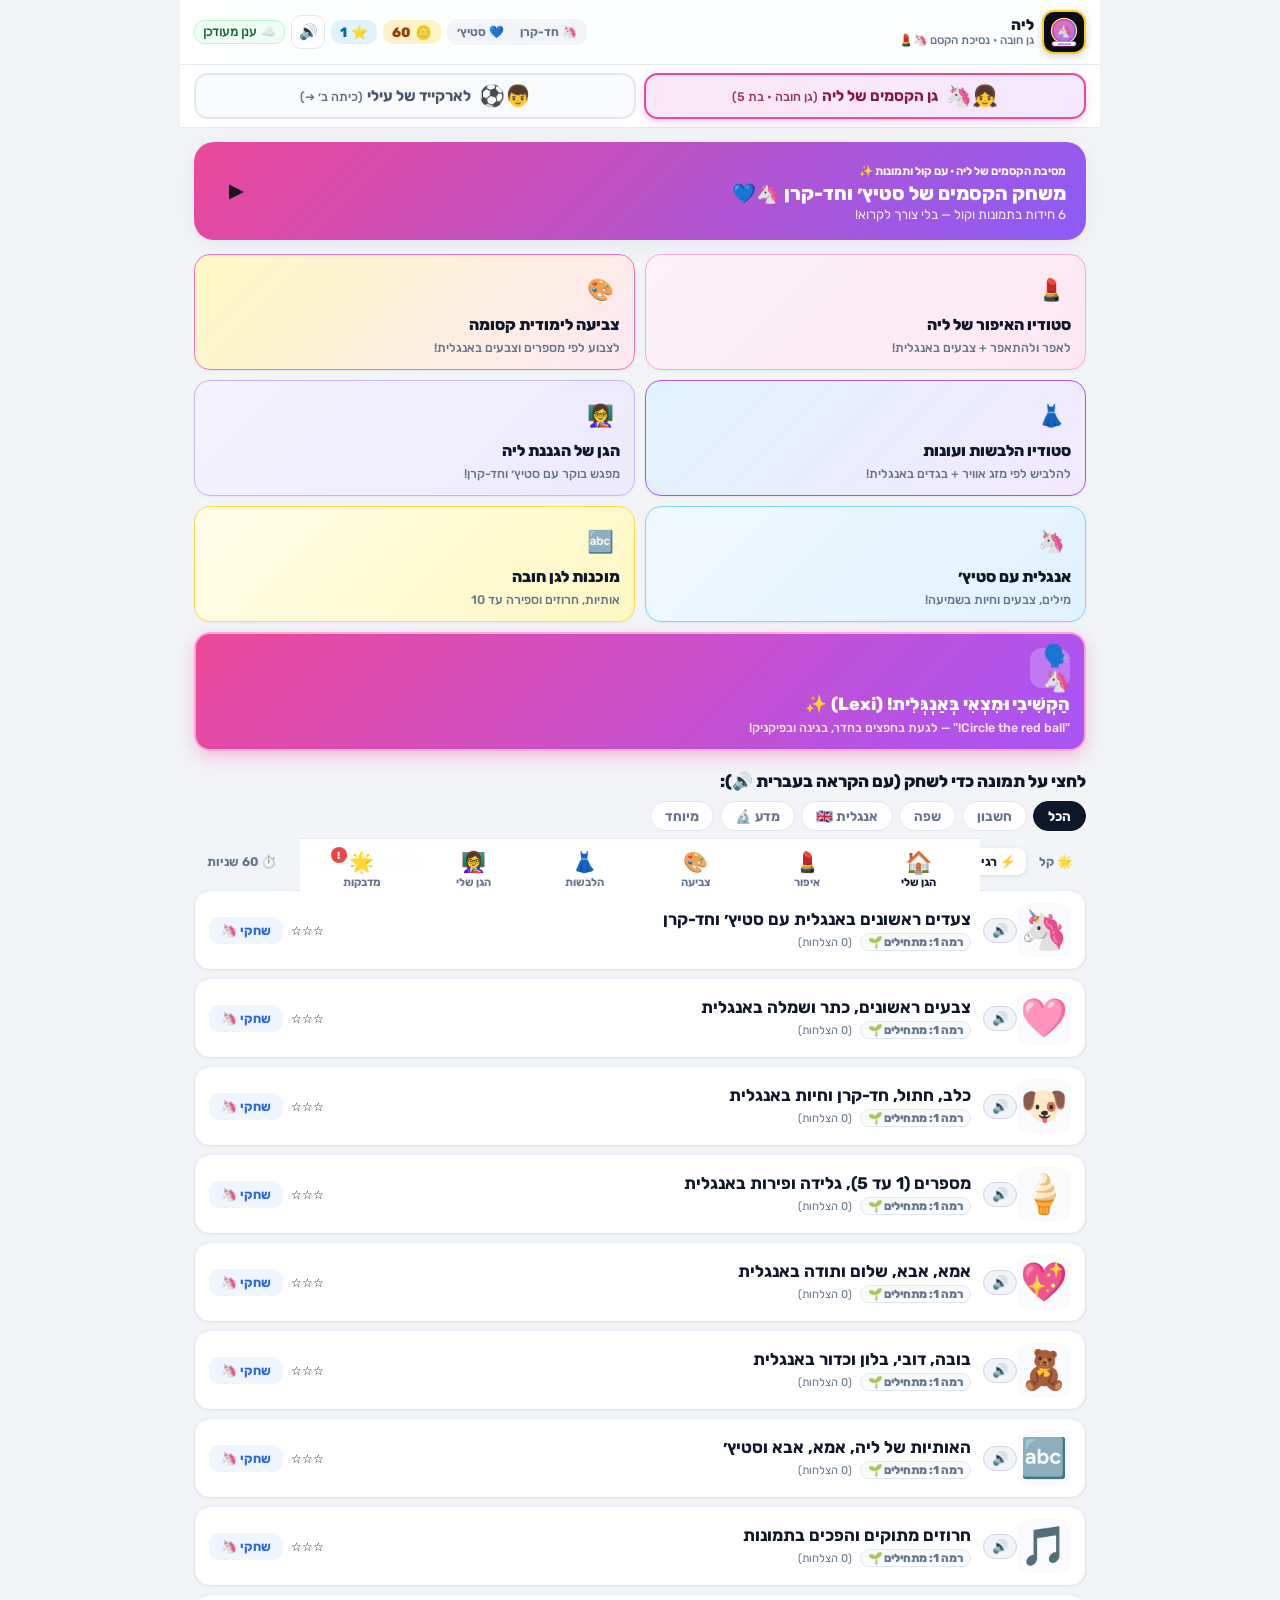
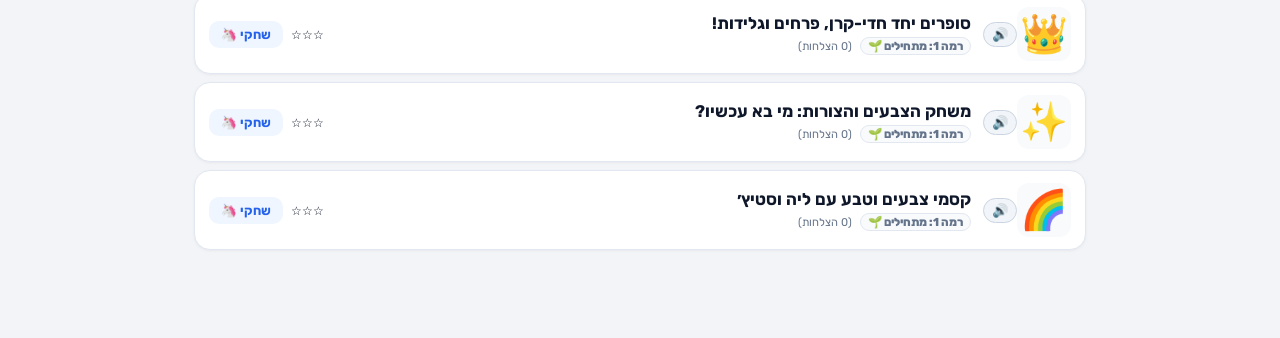
==== commit bad029fb: "v8.2: Add Lexi-style Interactive Visual English Adventure (4 clickable SVG scenes, spoken commands, " ====
--- a/lia.html
+++ b/lia.html
@@ -127,6 +127,12 @@
             <div class="bento-title">מוכנות לגן חובה</div>
             <div class="bento-sub">אותיות, חרוזים וספירה עד 10</div>
           </button>
+
+          <button type="button" class="bento-card" id="quick-open-lexi-lia" onclick="startLexiEnglishAdventure()" style="grid-column:span 2;background:linear-gradient(135deg,#ec4899 0%,#a855f7 100%);color:#fff;border:2px solid #f9a8d4;box-shadow:0 6px 16px rgba(236,72,153,0.3);">
+            <div class="bento-icon-wrap" style="background:rgba(255,255,255,0.22);">🗣️🦄</div>
+            <div class="bento-title" style="color:#fff;font-size:1.1rem;">הַקְשִׁיבִי וּמִצְאִי בְּאַנְגְּלִית! (Lexi) ✨</div>
+            <div class="bento-sub" style="color:#fce7f3;">"Circle the red ball!" — לגעת בחפצים בחדר, בגינה ובפיקניק!</div>
+          </button>
         </div>
 
         <!-- SCIENCE & HOW THINGS WORK DISCOVERY BANNER (For both Ilay & Lia!) -->
@@ -1187,6 +1193,46 @@
             <button type="button" class="btn-secondary-pill" id="btn-dressup-next-mission">משימה הבאה ⬅️</button>
           </div>
         </div>
+      </section>
+
+      <!-- ==================== VIEW: LEXI-STYLE INTERACTIVE VISUAL ENGLISH ==================== -->
+      <section id="view-lexi-english" class="view-section">
+        <div class="screen-nav-bar">
+          <button type="button" class="btn-back" onclick="switchView('home')">‹ חזרה</button>
+          <span class="screen-title">🗣️✨ הקשיבי ומצאי באנגלית</span>
+          <span class="badge-counter">⭐ <span id="lexi-star-count">0</span></span>
+        </div>
+
+        <div style="width:100%;height:10px;background:#e2e8f0;border-radius:99px;overflow:hidden;margin-bottom:12px;">
+          <div id="lexi-progress-fill" style="width:12%;height:100%;background:linear-gradient(90deg,#f472b6,#a855f7);transition:width 0.35s ease;"></div>
+        </div>
+
+        <div class="surface-card" style="background:linear-gradient(135deg,#ec4899,#8b5cf6);color:#fff;margin-bottom:12px;border:2px solid #f9a8d4;">
+          <div style="display:flex;align-items:center;gap:12px;margin-bottom:8px;">
+            <div id="lexi-coach-avatar" style="font-size:2.4rem;background:rgba(255,255,255,0.2);padding:6px 10px;border-radius:16px;">🦄👩‍🏫</div>
+            <div style="flex:1;">
+              <div id="lexi-en-prompt" dir="ltr" style="font-size:1.25rem;font-weight:900;color:#fde047;text-align:left;">Circle the red ball!</div>
+              <div id="lexi-heb-sub" style="font-size:0.9rem;color:#fce7f3;margin-top:2px;">הַקִּיפִי אֶת הַכַּדּוּר הָאָדֹם!</div>
+            </div>
+          </div>
+          <div style="display:flex;gap:8px;flex-wrap:wrap;">
+            <button type="button" class="btn-chip" id="btn-lexi-listen" style="background:#facc15;color:#090d16;font-weight:900;border:none;">🔊 הקשיבי באנגלית</button>
+            <button type="button" class="btn-chip" id="btn-lexi-slow" style="background:rgba(255,255,255,0.2);color:#fff;font-weight:800;border:none;">🐢 לאט</button>
+          </div>
+        </div>
+
+        <div class="surface-card" style="padding:10px;margin-bottom:12px;border:2px solid #f9a8d4;" id="lexi-scene-stage"></div>
+
+        <div class="surface-card" style="background:#fdf2f8;border:2px solid #f472b6;margin-bottom:12px;display:flex;align-items:center;justify-content:space-between;gap:10px;">
+          <div>
+            <div style="font-size:0.9rem;font-weight:900;color:#831843;">🎙️ אמרי בקול: <span id="lexi-speak-phrase" dir="ltr" style="color:#be185d;">"Red ball"</span></div>
+            <div id="lexi-speak-status" style="font-size:0.78rem;color:#9d174d;">לחצי ואמרי באנגלית (+5 🪙)</div>
+          </div>
+          <button type="button" class="btn-primary-action" id="btn-lexi-speak" style="background:#ec4899;color:#fff;font-weight:900;border:none;white-space:nowrap;">🎙️ אמרי!</button>
+        </div>
+
+        <div class="feedback-banner hidden" id="lexi-feedback" style="margin-bottom:10px;"></div>
+        <button type="button" class="btn-success-action hidden" id="btn-lexi-next" style="width:100%;padding:12px;font-size:1.1rem;">למשימה הבאה! ⬅️</button>
       </section>
 
     </main>
@@ -1229,6 +1275,7 @@
   <script src="js/questions.js?v=7.2"></script>
   <script src="js/cards_svg.js?v=7.2"></script>
   <script src="js/app.js?v=7.2"></script>
+  <script src="js/lexi_english.js?v=8.2"></script>
 </body>
 </html>
 
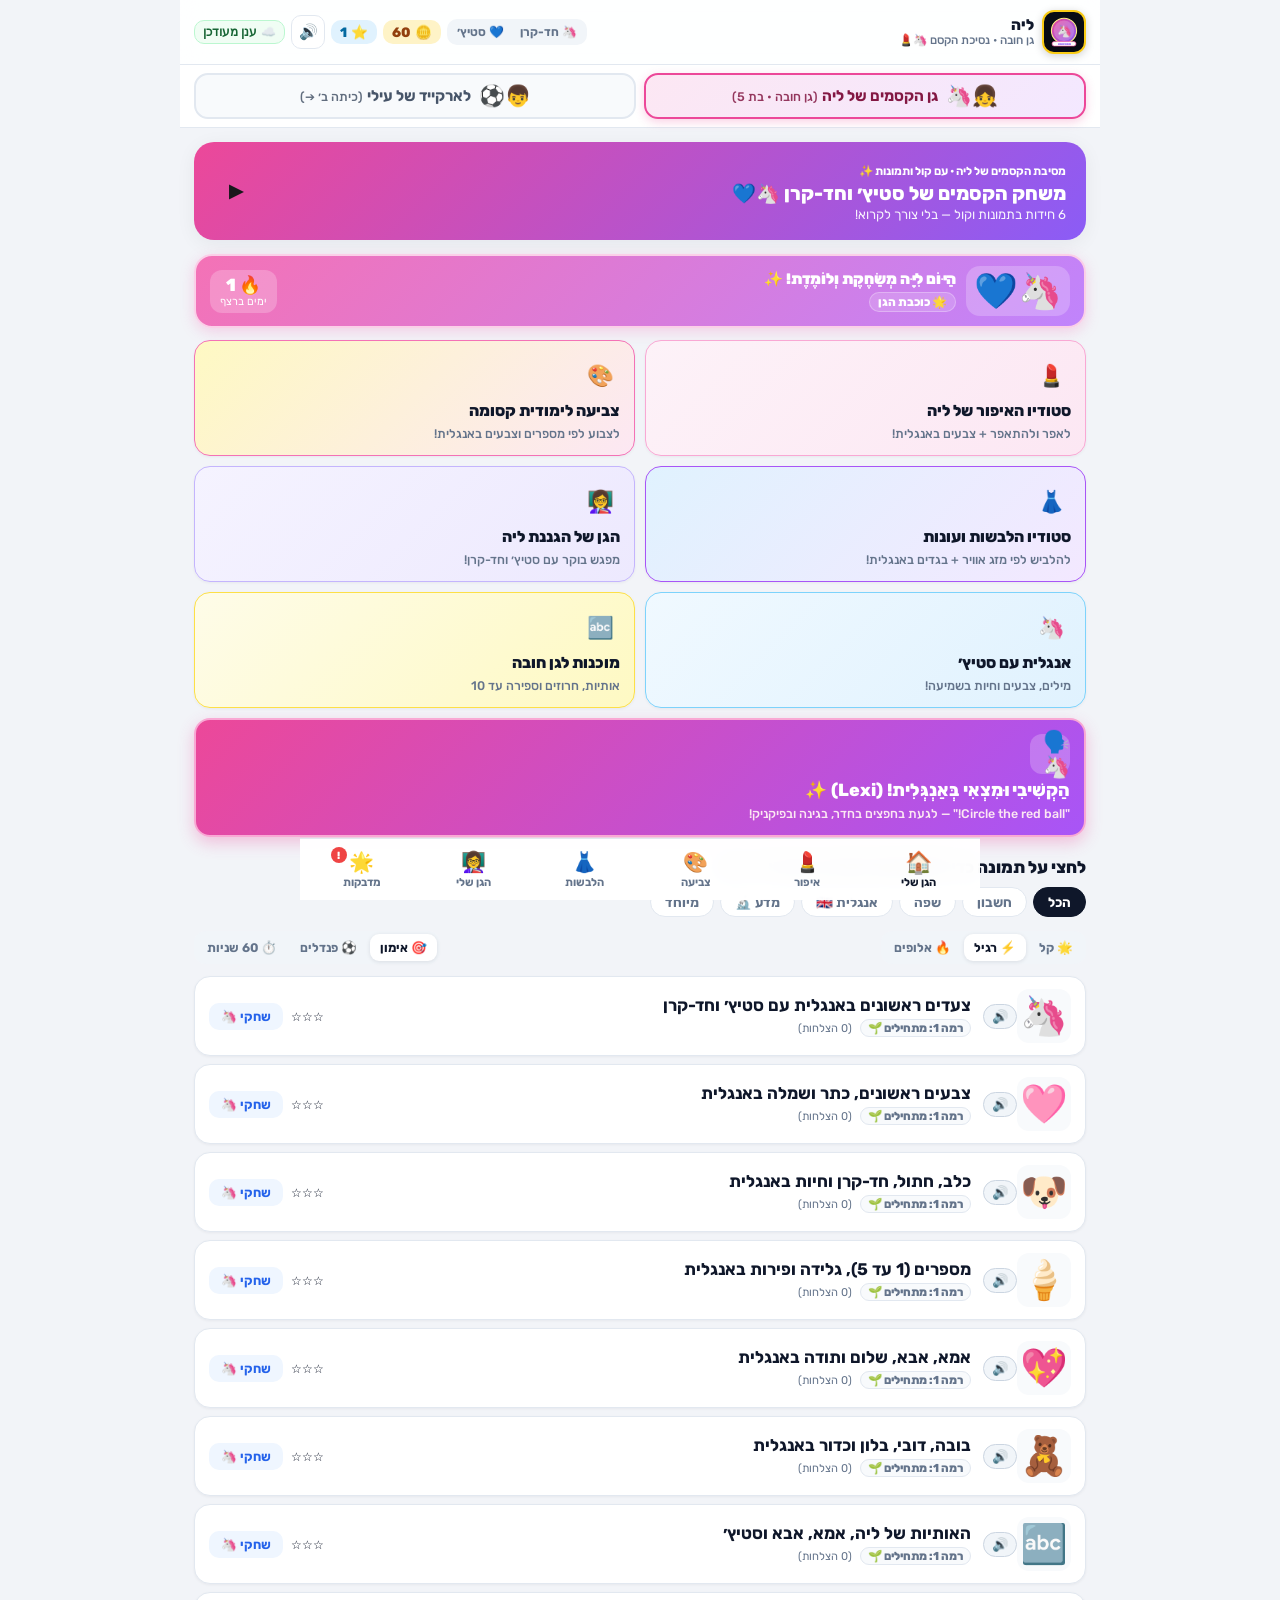
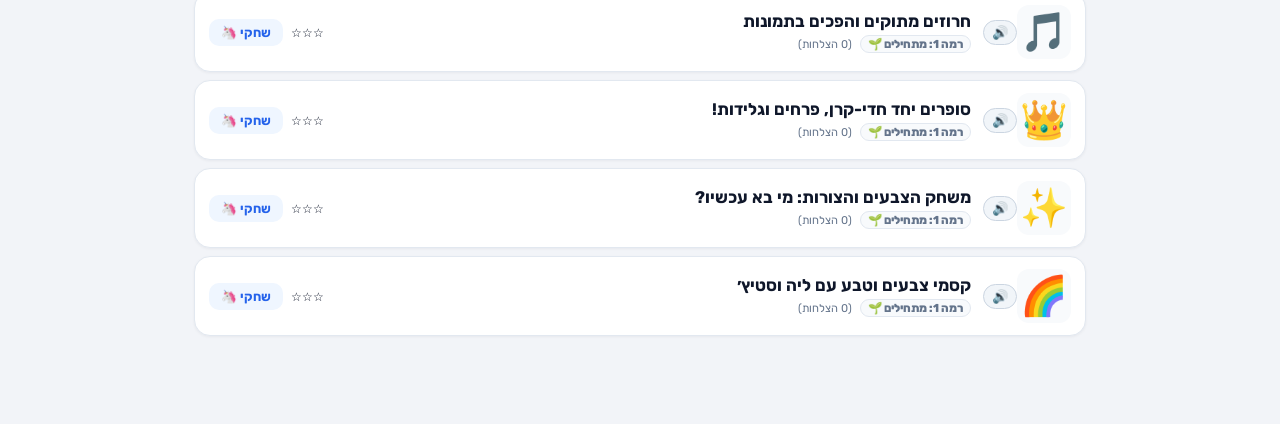
==== commit 7562ce1b: "v8.3: 3 Expert Rounds - Duolingo Daily Streak & Medals, Interactive Talking Mascot Companions (Ilay " ====
--- a/lia.html
+++ b/lia.html
@@ -91,6 +91,7 @@
         </div>
 
         <!-- LIA'S 6 Core Daily Modules (Makeup, Coloring+Learning, Dress-Up+Learning, Kindergarten Teacher, English, Prep) -->
+        <div id="hero-daily-companion" style="margin-bottom:12px;"></div>
         <div class="bento-grid" id="lia-bento-grid">
           <button type="button" class="bento-card bento-makeup" id="quick-open-makeup">
             <div class="bento-icon-wrap">💄</div>
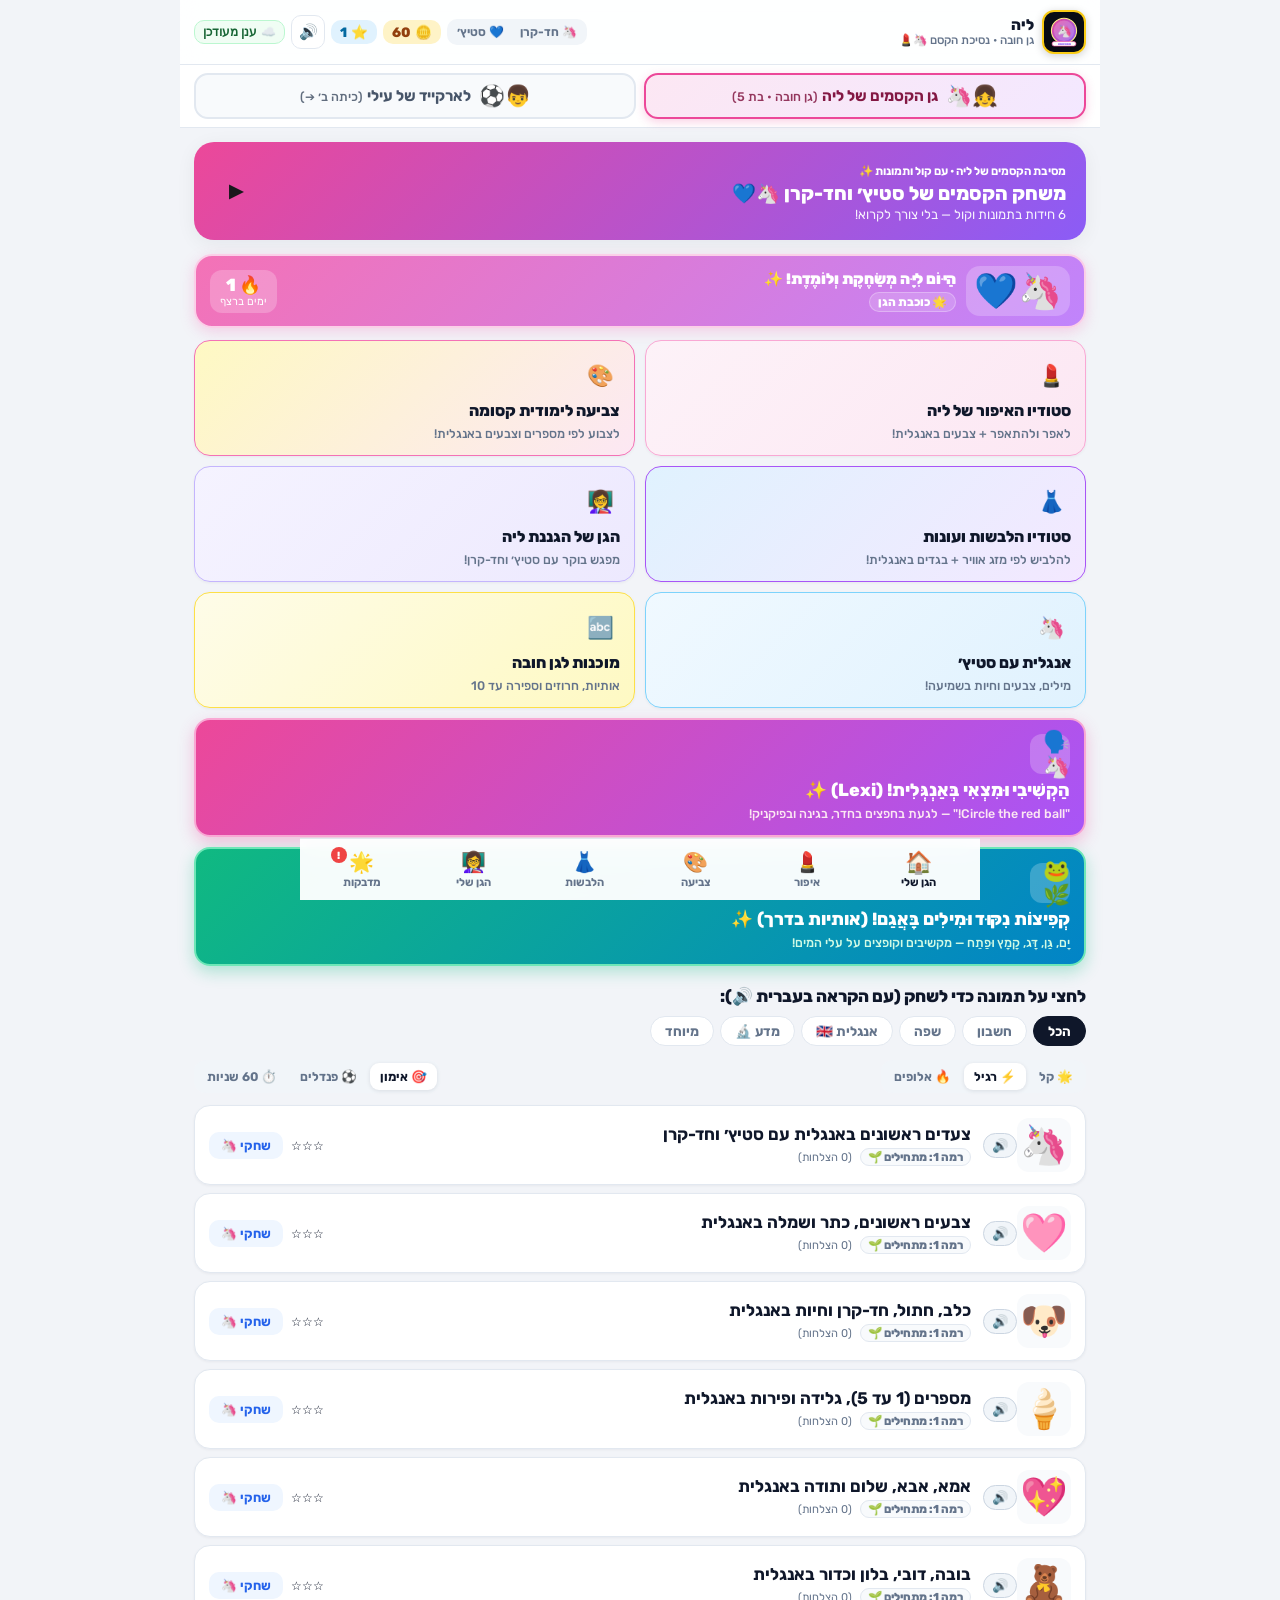
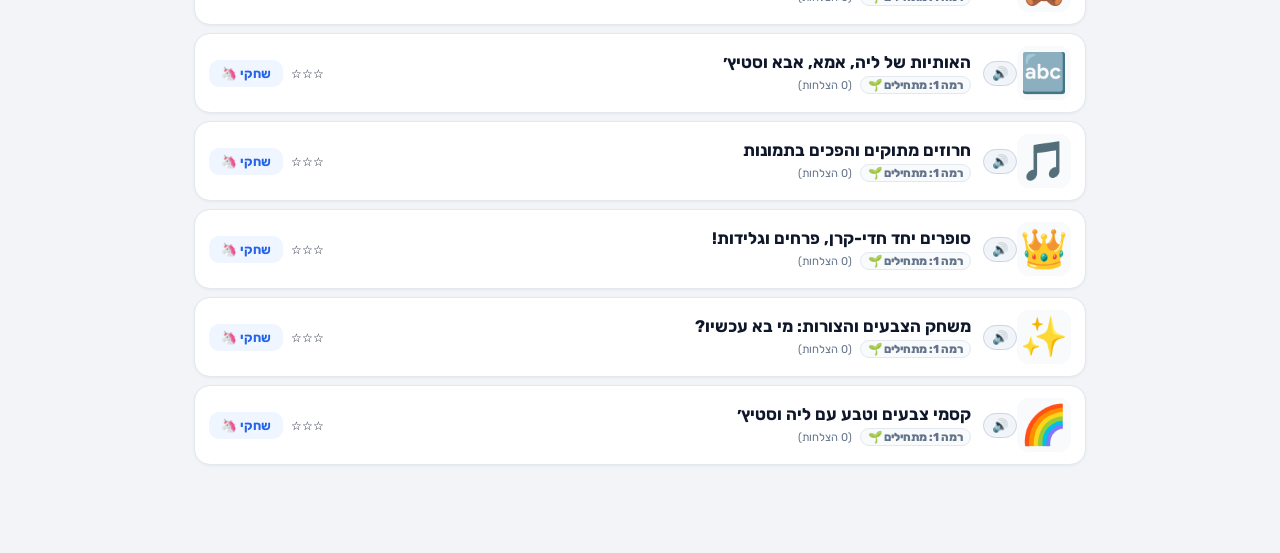
==== commit 948733c5: "v8.5: Otiyot-inspired Lily-Pad/Iceberg Niqqud Hopping Adventure for Lia + Tap-Any-Word-To-Hear Readi" ====
--- a/lia.html
+++ b/lia.html
@@ -134,6 +134,12 @@
             <div class="bento-title" style="color:#fff;font-size:1.1rem;">הַקְשִׁיבִי וּמִצְאִי בְּאַנְגְּלִית! (Lexi) ✨</div>
             <div class="bento-sub" style="color:#fce7f3;">"Circle the red ball!" — לגעת בחפצים בחדר, בגינה ובפיקניק!</div>
           </button>
+
+          <button type="button" class="bento-card" id="quick-open-otiyot-lia" onclick="startLiaOtiyotAdventure()" style="grid-column:span 2;background:linear-gradient(135deg,#10b981 0%,#0284c7 100%);color:#fff;border:2px solid #6ee7b7;box-shadow:0 6px 16px rgba(16,185,129,0.3);">
+            <div class="bento-icon-wrap" style="background:rgba(255,255,255,0.22);">🐸🌿</div>
+            <div class="bento-title" style="color:#fff;font-size:1.1rem;">קְפִיצוֹת נִקּוּד וּמִילִים בָּאֲגַם! (אותיות בדרך) ✨</div>
+            <div class="bento-sub" style="color:#d1fae5;">יָם, גַּן, דָּג, קָמָץ וּפַתַח — מקשיבים וקופצים על עלי המים!</div>
+          </button>
         </div>
 
         <!-- SCIENCE & HOW THINGS WORK DISCOVERY BANNER (For both Ilay & Lia!) -->
@@ -1234,6 +1240,31 @@
 
         <div class="feedback-banner hidden" id="lexi-feedback" style="margin-bottom:10px;"></div>
         <button type="button" class="btn-success-action hidden" id="btn-lexi-next" style="width:100%;padding:12px;font-size:1.1rem;">למשימה הבאה! ⬅️</button>
+      </section>
+
+      <!-- ==================== VIEW: OTIYOT-STYLE LILY-PAD NIQQUD ADVENTURE ==================== -->
+      <section id="view-lia-otiyot" class="view-section">
+        <div class="screen-nav-bar">
+          <button type="button" class="btn-back" onclick="switchView('home')">‹ חזרה</button>
+          <span class="screen-title">🐸 קְפִיצוֹת נִקּוּד וּמִילִים</span>
+          <span class="badge-counter">🌿 <span id="lia-otiyot-hops">0/6</span></span>
+        </div>
+
+        <div style="width:100%;height:10px;background:#e2e8f0;border-radius:99px;overflow:hidden;margin-bottom:12px;">
+          <div id="lia-otiyot-progress" style="width:12%;height:100%;background:linear-gradient(90deg,#10b981,#38bdf8);transition:width 0.35s ease;"></div>
+        </div>
+
+        <div class="surface-card" style="background:linear-gradient(135deg,#059669,#0284c7);color:#fff;margin-bottom:12px;display:flex;align-items:center;justify-content:space-between;gap:10px;">
+          <div>
+            <div style="font-size:1.1rem;font-weight:900;">🔊 אֵיזוֹ מִילָה אַתְּ שׁוֹמַעַת?</div>
+            <div style="font-size:0.84rem;color:#d1fae5;">הַקְשִׁיבִי וְלַחֲצִי עַל עֲלֵה הַמַּיִם הַנָּכוֹן!</div>
+          </div>
+          <button type="button" class="btn-chip" id="btn-lia-otiyot-listen" style="background:#facc15;color:#090d16;font-weight:900;border:none;padding:8px 14px;">🔊 שְׁמַע שׁוּב</button>
+        </div>
+
+        <div id="lia-otiyot-stage" style="margin-bottom:12px;"></div>
+        <div class="feedback-banner hidden" id="lia-otiyot-fb" style="margin-bottom:10px;"></div>
+        <button type="button" class="btn-success-action hidden" id="btn-lia-otiyot-next" style="width:100%;padding:12px;font-size:1.1rem;">לַקְּפִיצָה הַבָּאָה! 🐸⬅️</button>
       </section>
 
     </main>
@@ -1277,6 +1308,7 @@
   <script src="js/cards_svg.js?v=7.2"></script>
   <script src="js/app.js?v=7.2"></script>
   <script src="js/lexi_english.js?v=8.2"></script>
+  <script src="js/otiyot_lia.js?v=8.5"></script>
 </body>
 </html>
 
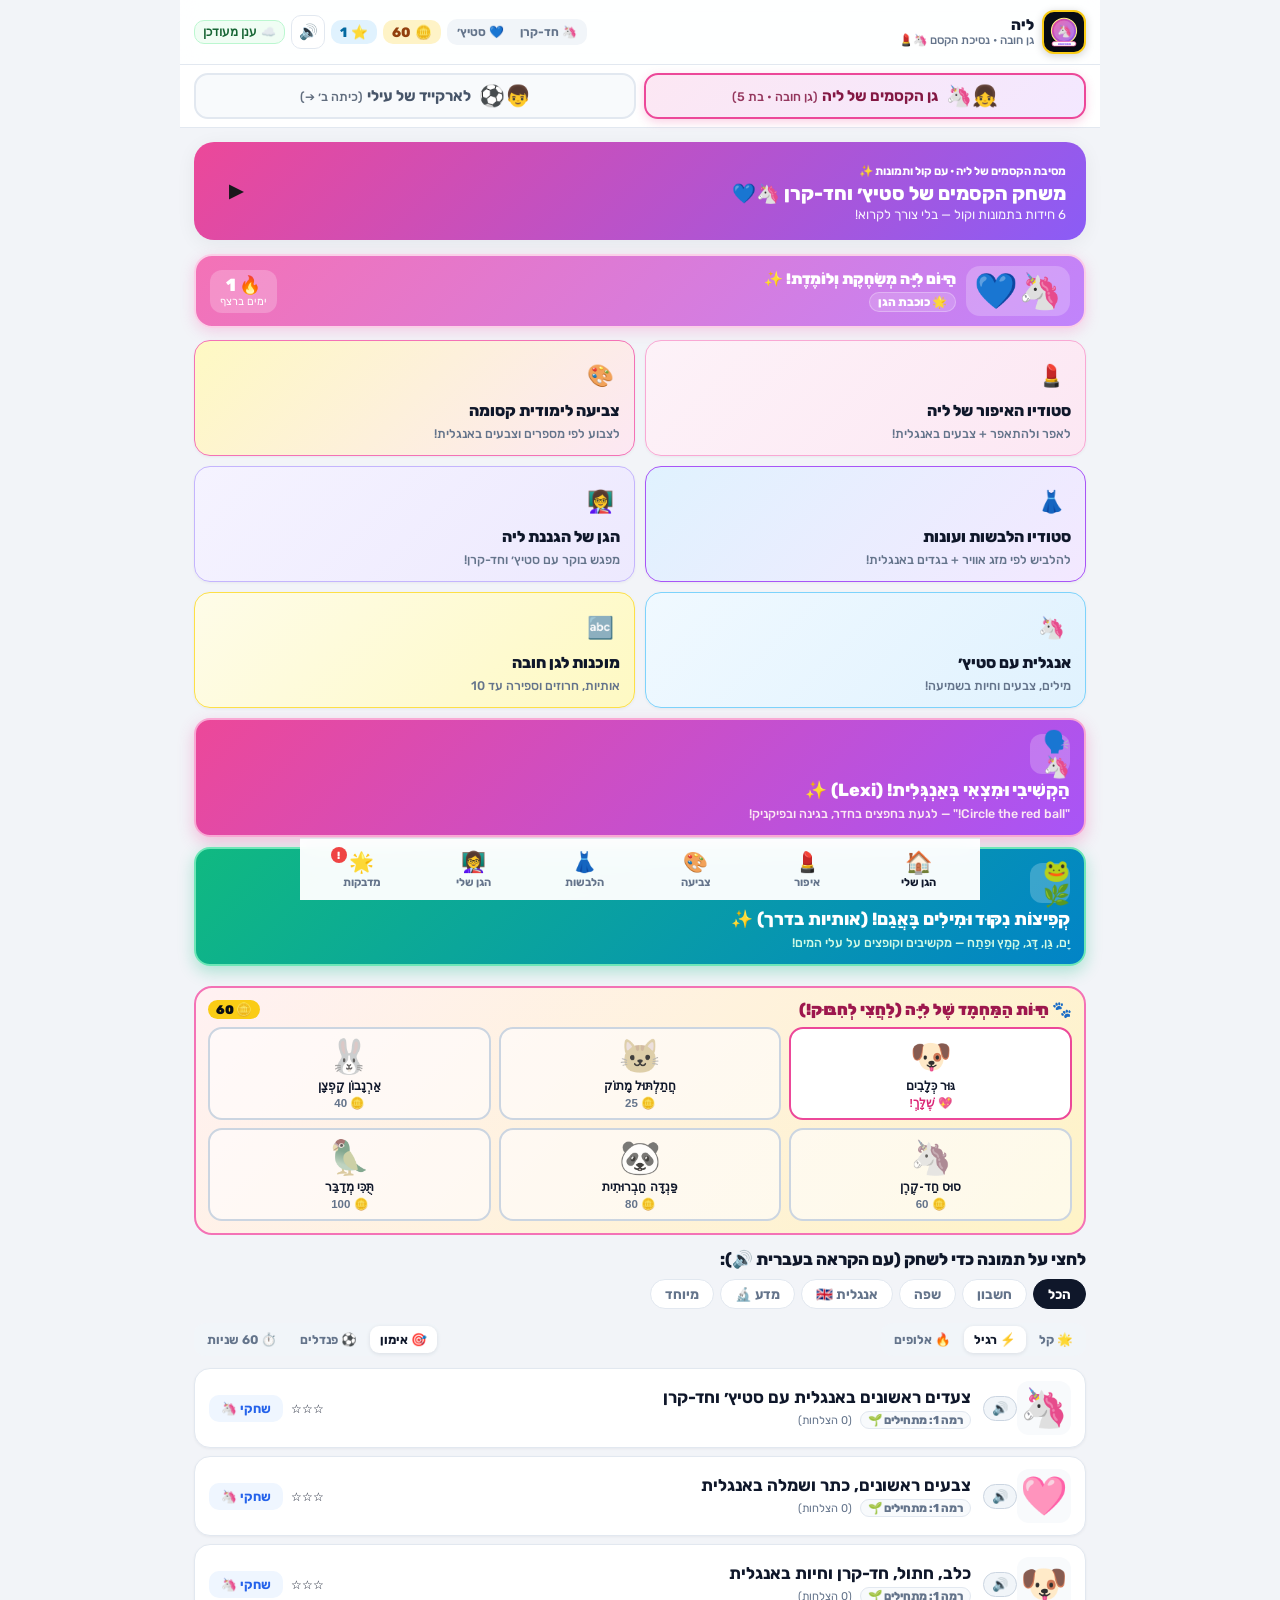
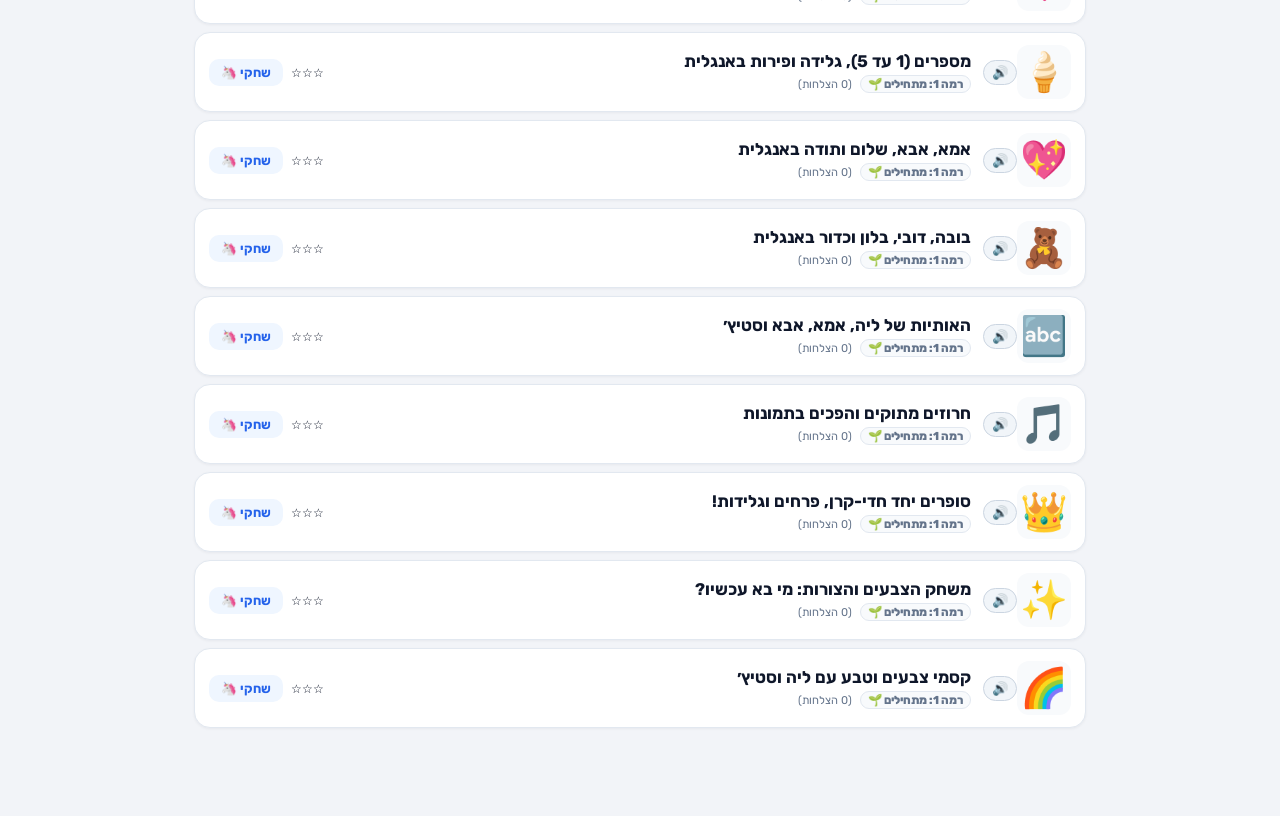
==== commit 1c2cf38d: "v8.6: Lia Pet Sanctuary + 23 Pond Niqqud Words & Ilay Interactive Tap-Any-Word Stories Challenge (Be" ====
--- a/lia.html
+++ b/lia.html
@@ -141,6 +141,8 @@
             <div class="bento-sub" style="color:#d1fae5;">יָם, גַּן, דָּג, קָמָץ וּפַתַח — מקשיבים וקופצים על עלי המים!</div>
           </button>
         </div>
+
+        <div id="lia-pet-sanctuary"></div>
 
         <!-- SCIENCE & HOW THINGS WORK DISCOVERY BANNER (For both Ilay & Lia!) -->
         <div class="fc27-home-banner" id="science-home-banner" style="background:linear-gradient(135deg,#0284c7 0%,#312e81 100%);border-color:#38bdf8;box-shadow:0 6px 18px rgba(56,189,248,0.25);">
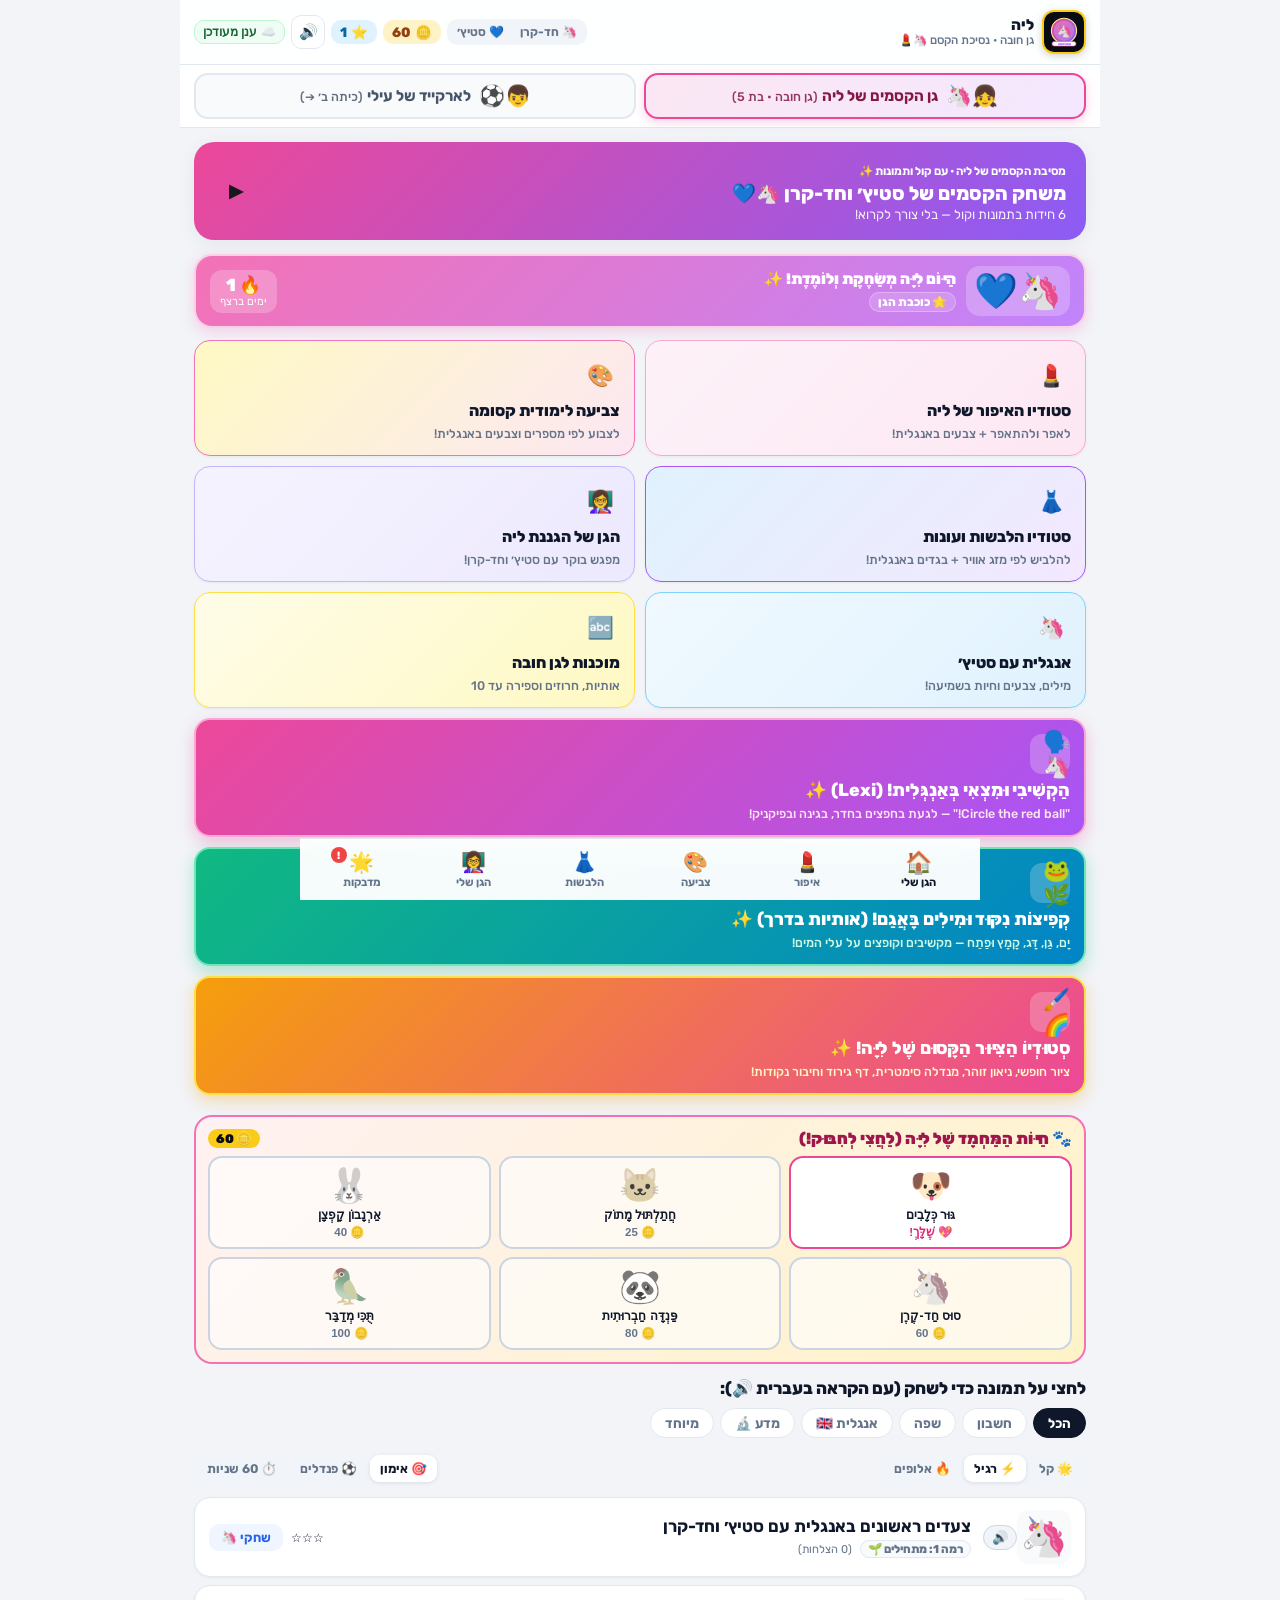
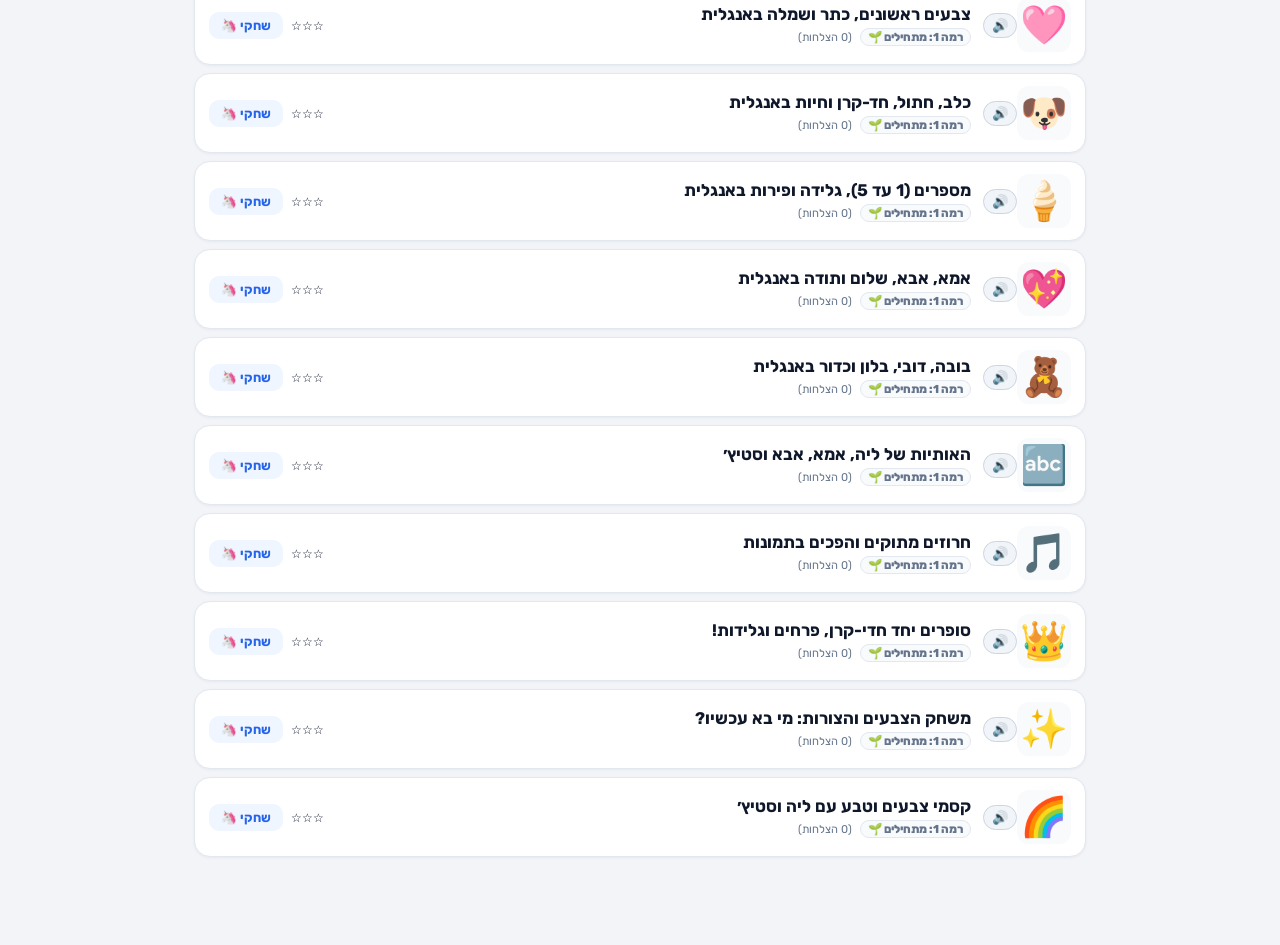
==== commit c4b751c5: "v8.7: Add Lia 5-in-1 Magical Finger-Drawing Studio (Free Draw, Rainbow/Sparkles, Neon Glow Art, 4-Wa" ====
--- a/lia.html
+++ b/lia.html
@@ -140,6 +140,12 @@
             <div class="bento-title" style="color:#fff;font-size:1.1rem;">קְפִיצוֹת נִקּוּד וּמִילִים בָּאֲגַם! (אותיות בדרך) ✨</div>
             <div class="bento-sub" style="color:#d1fae5;">יָם, גַּן, דָּג, קָמָץ וּפַתַח — מקשיבים וקופצים על עלי המים!</div>
           </button>
+
+          <button type="button" class="bento-card" id="quick-open-drawing-lia" onclick="startLiaDrawingStudio()" style="grid-column:span 2;background:linear-gradient(135deg,#f59e0b 0%,#ec4899 100%);color:#fff;border:2px solid #fde047;box-shadow:0 6px 16px rgba(245,158,11,0.32);">
+            <div class="bento-icon-wrap" style="background:rgba(255,255,255,0.22);">🖌️🌈</div>
+            <div class="bento-title" style="color:#fff;font-size:1.1rem;">סְטוּדְיוֹ הַצִּיּוּר הַקָּסוּם שֶׁל לִיָּה! ✨</div>
+            <div class="bento-sub" style="color:#fef9c3;">ציור חופשי, ניאון זוהר, מנדלה סימטרית, דף גירוד וחיבור נקודות!</div>
+          </button>
         </div>
 
         <div id="lia-pet-sanctuary"></div>
@@ -1267,6 +1273,34 @@
         <div id="lia-otiyot-stage" style="margin-bottom:12px;"></div>
         <div class="feedback-banner hidden" id="lia-otiyot-fb" style="margin-bottom:10px;"></div>
         <button type="button" class="btn-success-action hidden" id="btn-lia-otiyot-next" style="width:100%;padding:12px;font-size:1.1rem;">לַקְּפִיצָה הַבָּאָה! 🐸⬅️</button>
+      </section>
+
+      <!-- ==================== VIEW: LIA 5-IN-1 MAGICAL DRAWING STUDIO ==================== -->
+      <section id="view-lia-drawing" class="view-section">
+        <div class="screen-nav-bar">
+          <button type="button" class="btn-back" onclick="switchView('home')">‹ חזרה</button>
+          <span class="screen-title">🖌️✨ הַצִּיּוּר הַקָּסוּם שֶׁל לִיָּה</span>
+          <div style="display:flex;gap:6px;">
+            <button type="button" class="btn-chip" onclick="undoLiaDraw()" style="background:#fef3c7;color:#92400e;font-weight:900;border:none;">↩️ אחורה</button>
+            <button type="button" class="btn-chip" onclick="clearLiaDrawCanvas(true)" style="background:#fee2e2;color:#991b1b;font-weight:900;border:none;">🗑️ נקה</button>
+          </div>
+        </div>
+
+        <div class="segmented-tabs" id="lia-draw-modes" style="margin-bottom:10px;overflow-x:auto;"></div>
+
+        <div class="surface-card" style="padding:8px;margin-bottom:10px;border:3px solid #f472b6;background:#fdf2f8;">
+          <canvas id="lia-draw-canvas" width="360" height="260" style="width:100%;height:auto;display:block;border-radius:14px;background:#ffffff;touch-action:none;cursor:crosshair;box-shadow:inset 0 0 10px rgba(0,0,0,0.06);"></canvas>
+        </div>
+
+        <div id="lia-draw-colors" style="display:flex;align-items:center;justify-content:center;gap:8px;flex-wrap:wrap;margin-bottom:10px;"></div>
+        <div id="lia-draw-stamps" style="display:flex;align-items:center;justify-content:center;gap:6px;flex-wrap:wrap;margin-bottom:12px;"></div>
+
+        <div class="feedback-banner hidden" id="lia-draw-fb" style="margin-bottom:10px;"></div>
+        <button type="button" class="btn-primary-large" onclick="finishLiaDrawingArtwork()" style="width:100%;background:linear-gradient(135deg,#ec4899,#8b5cf6);font-weight:900;border:none;margin-bottom:12px;">
+          🎉 סִיַּמְתִּי לְצַיֵּר! שְׁמוֹר בַּגַּלֶרְיָה (+20 🪙)
+        </button>
+
+        <div id="lia-draw-gallery"></div>
       </section>
 
     </main>
@@ -1311,6 +1345,7 @@
   <script src="js/app.js?v=7.2"></script>
   <script src="js/lexi_english.js?v=8.2"></script>
   <script src="js/otiyot_lia.js?v=8.5"></script>
+  <script src="js/lia_drawing.js?v=8.7"></script>
 </body>
 </html>
 
